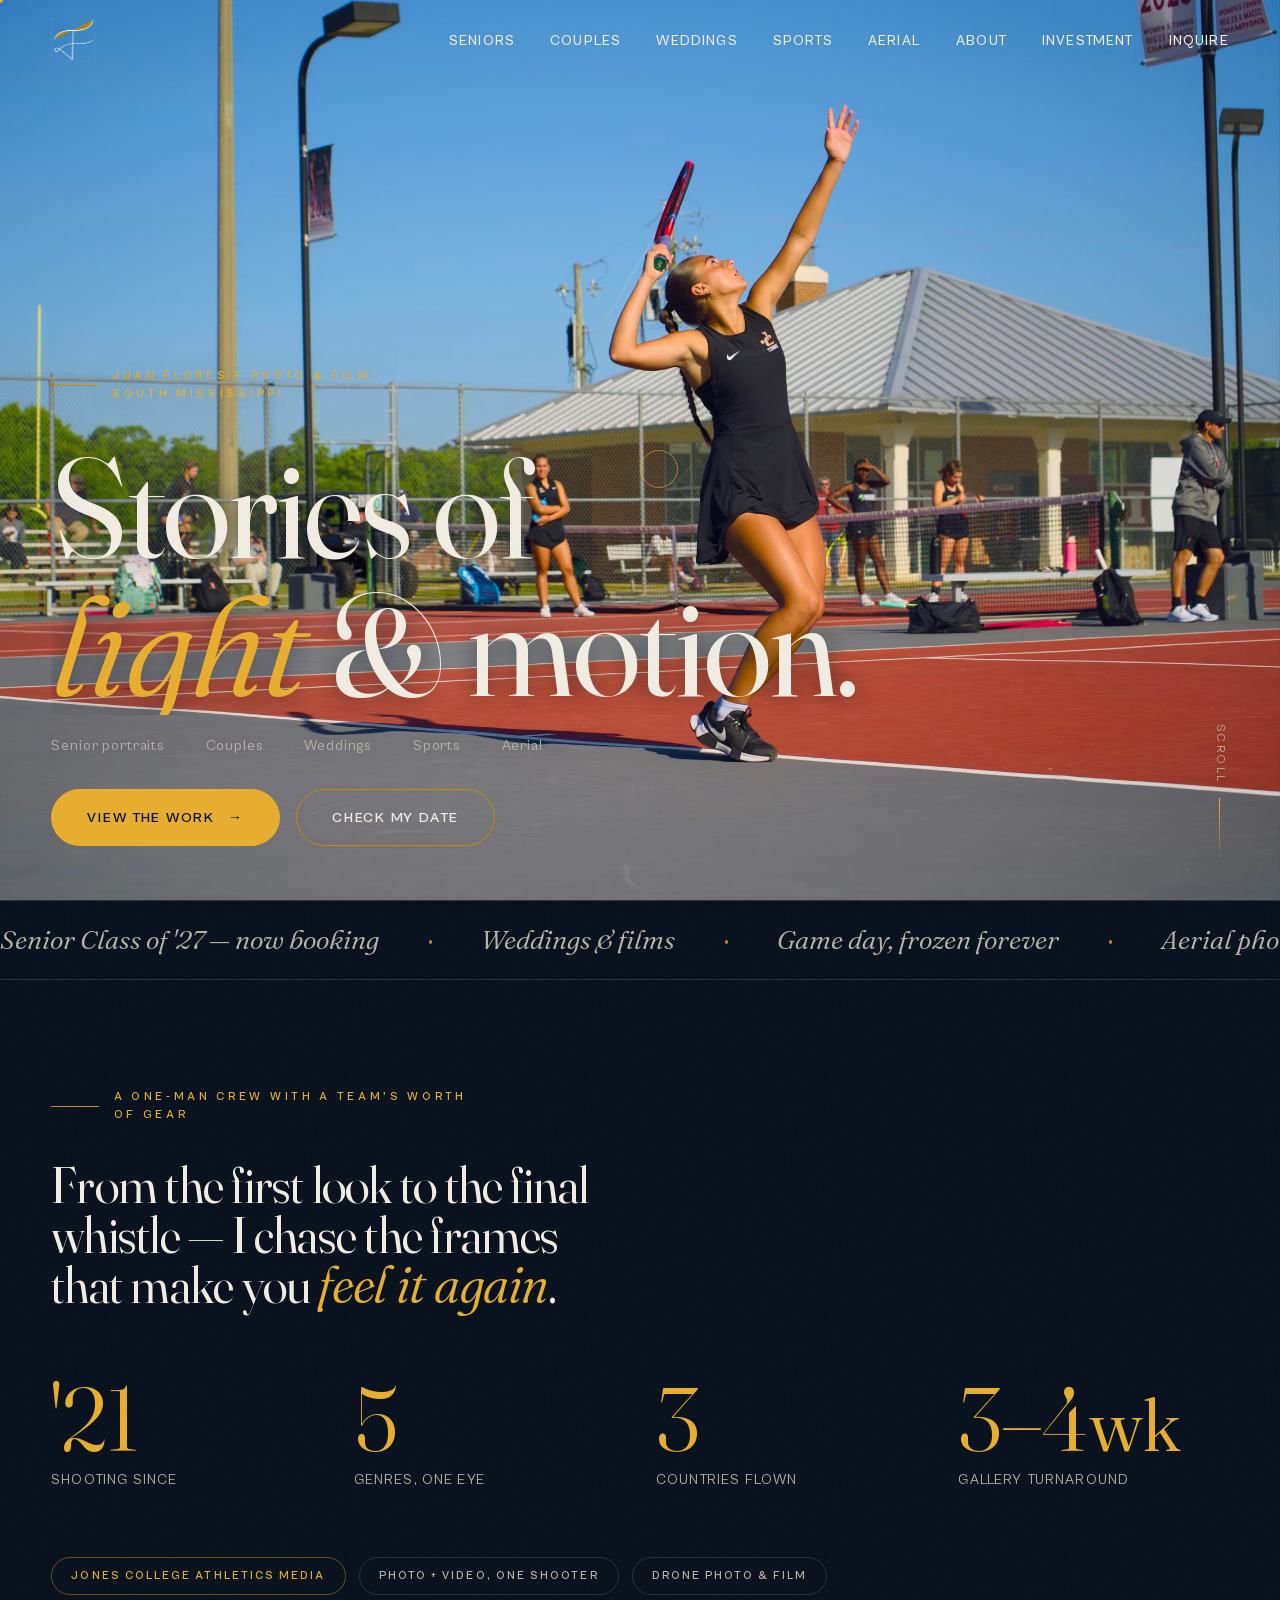
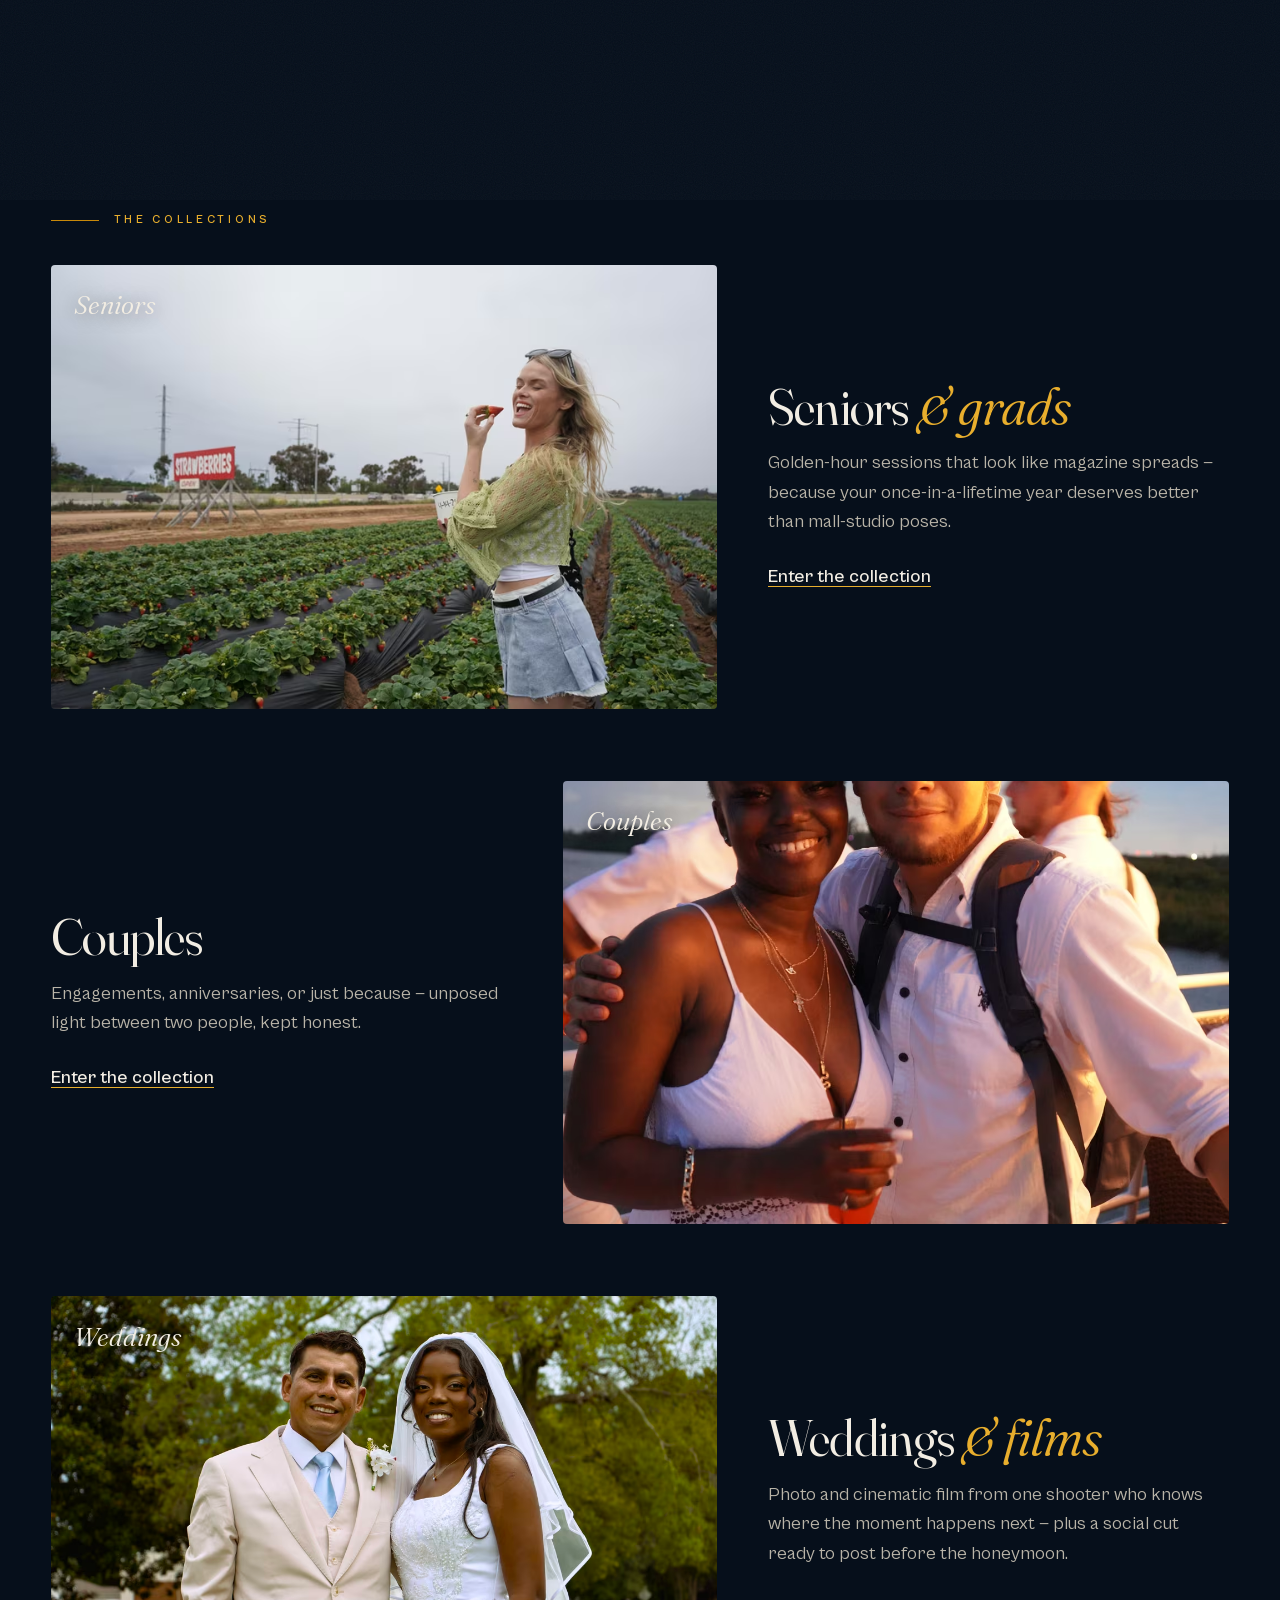
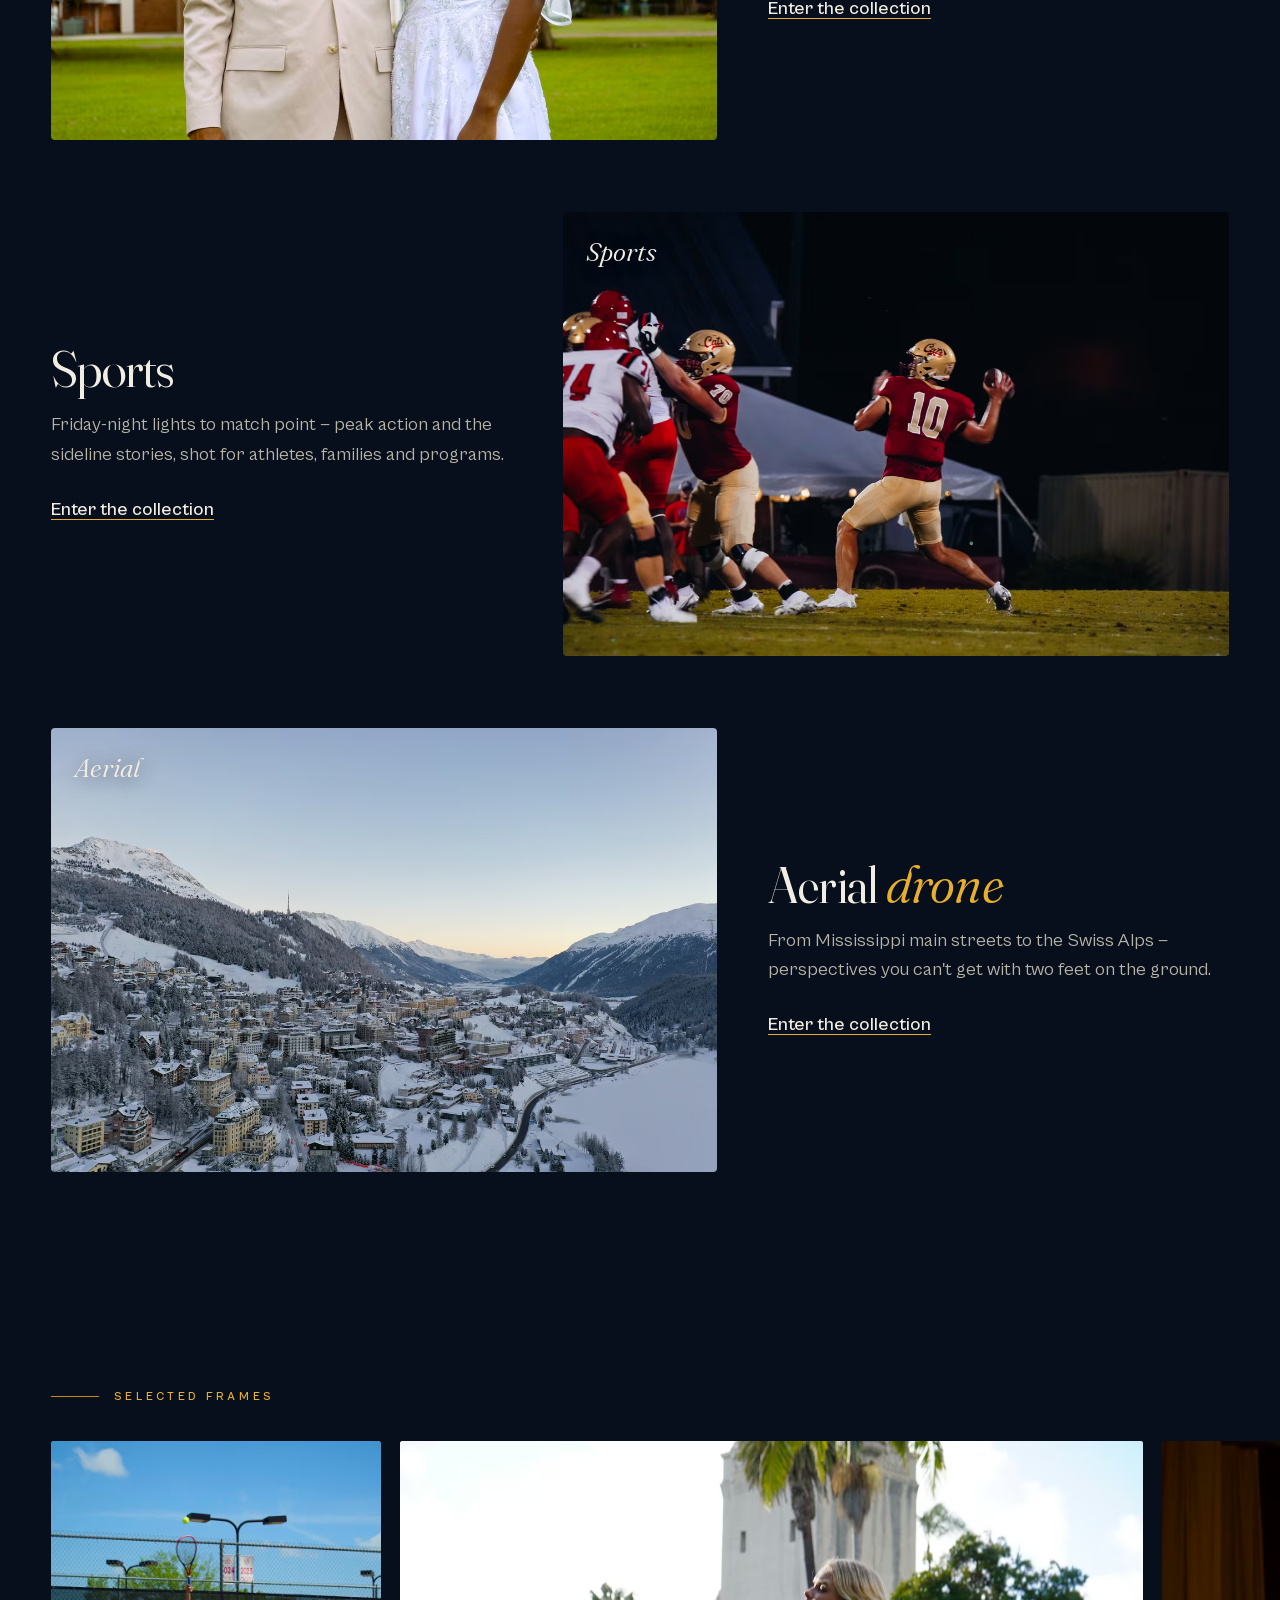
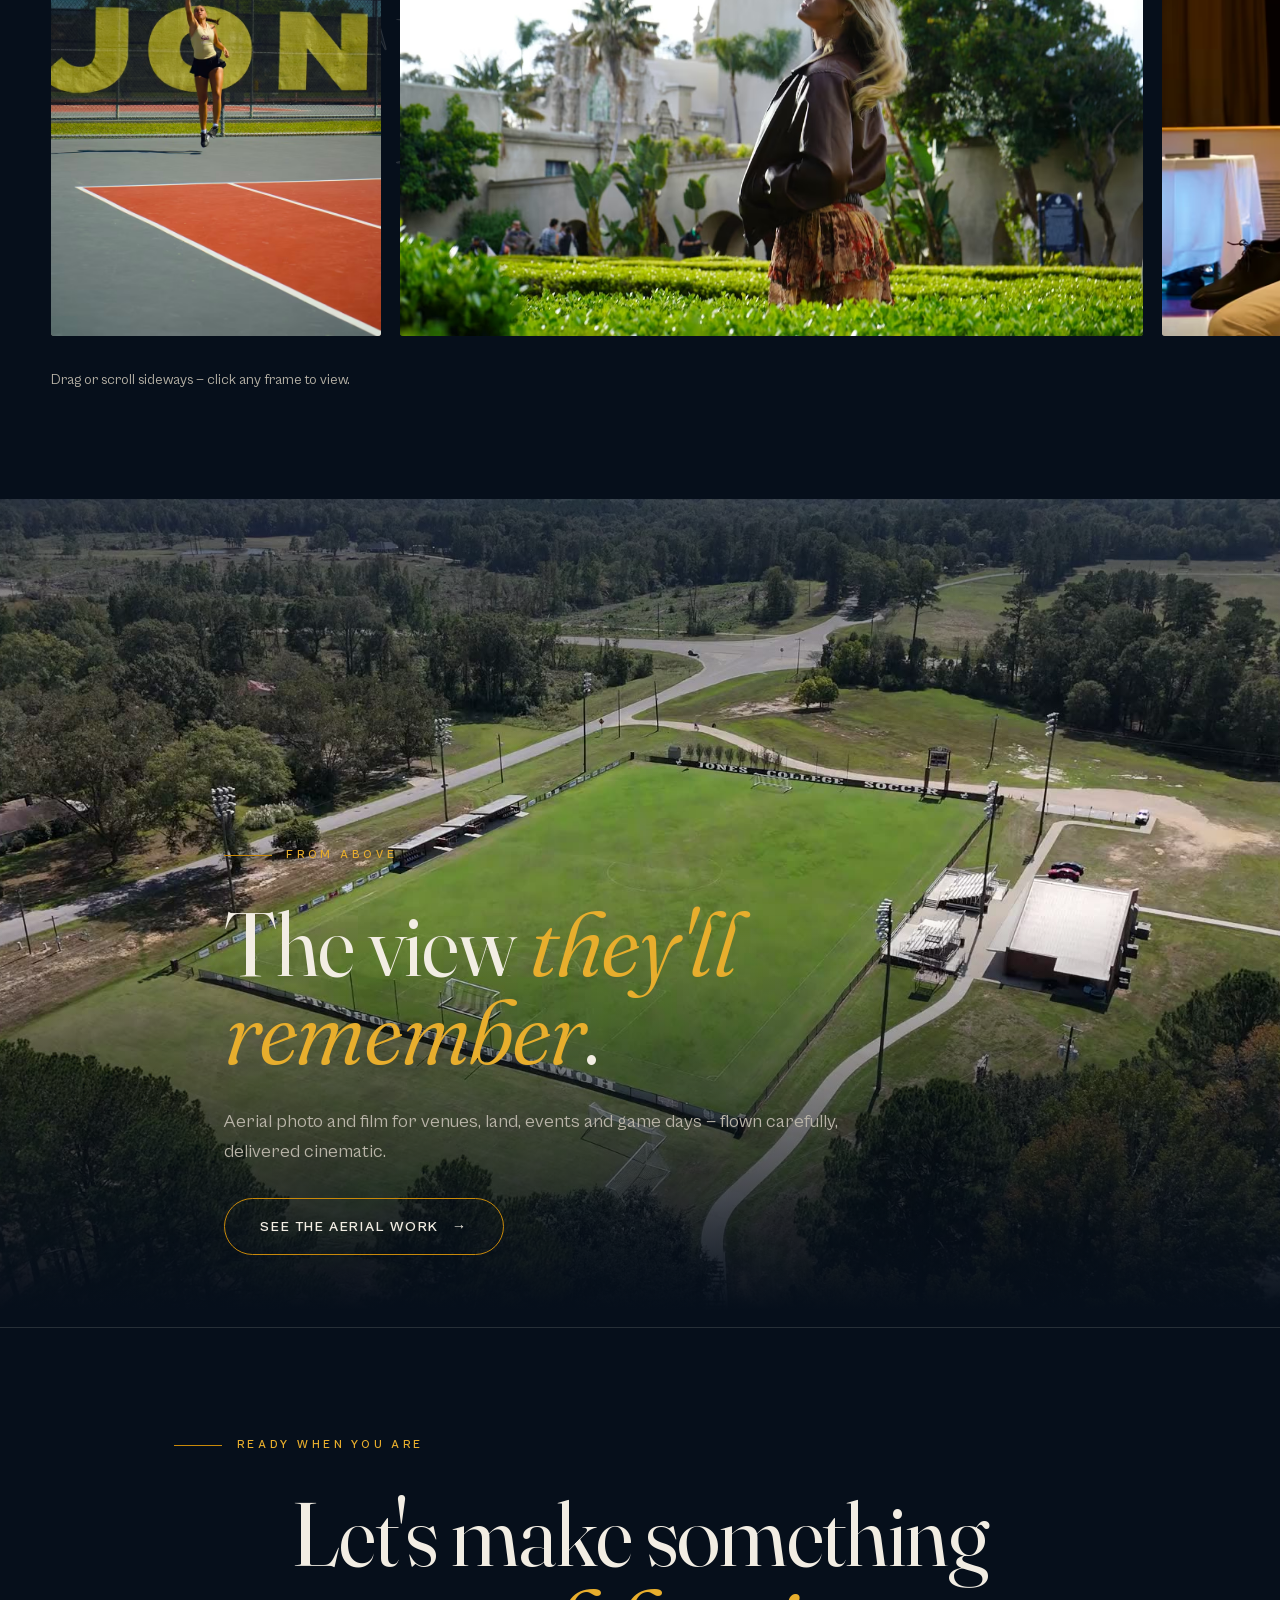
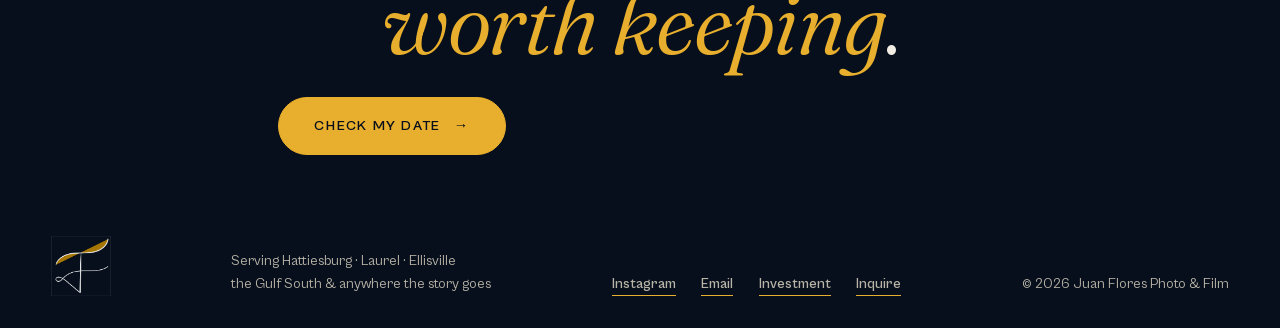
==== index.html @ 2faa98d3 "JF Photo & Film portfolio site — initial build Static site: navy/gold editorial design, Fraunces + C" ====
<!doctype html>
<html lang="en">
<head>
<meta charset="utf-8">
<meta name="viewport" content="width=device-width, initial-scale=1">
<title>Hattiesburg MS Photographer &amp; Videographer | Juan Flores Photo &amp; Film</title>
<meta name="description" content="Senior portraits, couples, weddings, sports and drone photography across Hattiesburg, Laurel and Ellisville, Mississippi. Stories of light and motion by Juan Flores.">
<link rel="canonical" href="https://jkl5713-bot.github.io/jf-photography/">
<meta property="og:title" content="Juan Flores Photo &amp; Film — Stories of Light &amp; Motion">
<meta property="og:description" content="Senior portraits, couples, weddings, sports and aerial across South Mississippi.">
<meta property="og:type" content="website">
<meta property="og:url" content="https://jkl5713-bot.github.io/jf-photography/">
<meta property="og:image" content="https://jkl5713-bot.github.io/jf-photography/assets/img/hero/golden-hour-tennis-serve-ellisville-ms-1200.jpg">
<link rel="icon" href="assets/brand/favicon.png">
<link rel="apple-touch-icon" href="assets/brand/favicon.png">
<link rel="preload" href="assets/fonts/fraunces-3.woff2" as="font" type="font/woff2" crossorigin>
<link rel="preload" href="assets/fonts/CabinetGrotesk-Variable.woff2" as="font" type="font/woff2" crossorigin>
<link rel="stylesheet" href="css/fonts.css">
<link rel="stylesheet" href="css/main.css">
<script src="js/main.js" defer></script>
<script src="js/gallery.js" defer></script>
<script type="application/ld+json">
{
  "@context": "https://schema.org",
  "@type": "LocalBusiness",
  "name": "Juan Flores Photo & Film",
  "url": "https://jkl5713-bot.github.io/jf-photography/",
  "image": "https://jkl5713-bot.github.io/jf-photography/assets/brand/jf-blue-gold.jpg",
  "email": "jkl81694@gmail.com",
  "sameAs": ["https://www.instagram.com/j.f.official"],
  "priceRange": "$$",
  "areaServed": ["Hattiesburg MS", "Laurel MS", "Ellisville MS", "Petal MS", "Jones County MS"],
  "description": "Senior portrait, couples, wedding, sports and drone photography and videography serving Hattiesburg, Laurel and Ellisville, Mississippi."
}
</script>
</head>
<body>

<div class="preloader" aria-hidden="true"><img src="assets/brand/jf-white.png" alt=""></div>

<header class="nav">
  <a class="nav__logo" href="index.html" aria-label="JF — home">
    <img src="assets/brand/jf-white.png" alt="JF monogram — Juan Flores Photo &amp; Film">
  </a>
  <nav aria-label="Primary">
    <ul class="nav__links">
      <li><a href="seniors.html">Seniors</a></li>
      <li><a href="couples.html">Couples</a></li>
      <li><a href="weddings.html">Weddings</a></li>
      <li><a href="sports.html">Sports</a></li>
      <li><a href="aerial.html">Aerial</a></li>
      <li><a href="about.html">About</a></li>
      <li><a href="investment.html">Investment</a></li>
      <li><a href="inquire.html">Inquire</a></li>
    </ul>
  </nav>
  <button class="nav__toggle" aria-expanded="false">Menu</button>
</header>

<main id="main">

  <!-- ============ HERO ============ -->
  <section class="hero">
    <div class="hero__media">
      <!-- GALLERY:home-hero -->
<picture>
  <source type="image/avif" srcset="assets/img/hero/golden-hour-tennis-serve-ellisville-ms-2400.avif 2400w, assets/img/hero/golden-hour-tennis-serve-ellisville-ms-1200.avif 1200w" sizes="100vw">
  <img src="assets/img/hero/golden-hour-tennis-serve-ellisville-ms-2400.jpg" srcset="assets/img/hero/golden-hour-tennis-serve-ellisville-ms-2400.jpg 2400w, assets/img/hero/golden-hour-tennis-serve-ellisville-ms-1200.jpg 1200w" sizes="100vw"
    width="12000" height="8000" fetchpriority="high" alt="Golden-hour serve toss at a Jones College tennis match in Ellisville, Mississippi">
</picture>
<!-- /GALLERY:home-hero -->
    </div>
    <div class="hero__inner">
      <p class="eyebrow reveal">Juan Flores — Photo &amp; Film · South Mississippi</p>
      <h1 class="hero__title">
        <span class="line"><span>Stories of</span></span>
        <span class="line"><span><em>light</em> &amp; motion.</span></span>
      </h1>
      <div class="hero__meta reveal" style="--d:.2s">
        <span>Senior portraits</span><span>Couples</span><span>Weddings</span><span>Sports</span><span>Aerial</span>
      </div>
      <div class="mt-2 reveal" style="--d:.35s">
        <a class="btn btn--solid" href="#collections">View the work <span class="arrow">&rarr;</span></a>
        &nbsp;&nbsp;
        <a class="btn" href="inquire.html">Check my date</a>
      </div>
    </div>
    <span class="hero__scrollcue" aria-hidden="true">Scroll</span>
  </section>

  <!-- ============ TICKER ============ -->
  <div class="ticker" aria-hidden="true">
    <div class="ticker__track">
      <span>Senior Class of '27 — now booking</span><span class="sep">·</span>
      <span>Weddings &amp; films</span><span class="sep">·</span>
      <span>Game day, frozen forever</span><span class="sep">·</span>
      <span>Aerial photo &amp; video</span><span class="sep">·</span>
      <span>Hattiesburg · Laurel · Ellisville</span><span class="sep">·</span>
    </div>
  </div>

  <!-- ============ INTRO ============ -->
  <section class="section wrap">
    <p class="eyebrow reveal">A one-man crew with a team's worth of gear</p>
    <h2 class="reveal" style="font-size:var(--text-xl);max-width:24ch">
      From the first look to the final whistle — I chase the frames
      that make you <em>feel it again</em>.
    </h2>
    <div class="mt-4 stats">
      <div class="stat reveal"><b>'21</b><span>Shooting since</span></div>
      <div class="stat reveal" style="--d:.1s"><b>5</b><span>Genres, one eye</span></div>
      <div class="stat reveal" style="--d:.2s"><b>3</b><span>Countries flown</span></div>
      <div class="stat reveal" style="--d:.3s"><b>3–4<small>wk</small></b><span>Gallery turnaround</span></div>
    </div>
    <div class="badges mt-4 reveal">
      <span class="badge gold">Jones College Athletics media</span>
      <span class="badge">Photo + video, one shooter</span>
      <span class="badge">Drone photo &amp; film</span>
    </div>
  </section>

  <!-- ============ COLLECTIONS ============ -->
  <section id="collections" class="section wrap">
    <p class="eyebrow reveal">The collections</p>
    <div class="collections">

      <article class="col-card reveal">
        <a class="col-card__media" href="seniors.html" aria-label="Seniors and grads collection">
          <!-- GALLERY:card-seniors -->
<picture>
  <source type="image/avif" srcset="assets/img/seniors/senior-session-strawberry-farm-laugh-1600.avif 1600w, assets/img/seniors/senior-session-strawberry-farm-laugh-800.avif 800w" sizes="(max-width: 800px) 96vw, 55vw">
  <img src="assets/img/seniors/senior-session-strawberry-farm-laugh-1600.jpg" srcset="assets/img/seniors/senior-session-strawberry-farm-laugh-1600.jpg 1600w, assets/img/seniors/senior-session-strawberry-farm-laugh-800.jpg 800w" sizes="(max-width: 800px) 96vw, 55vw"
    width="6000" height="4000" loading="lazy" decoding="async" alt="Senior laughing with a fresh-picked strawberry at the farm stand">
</picture>
<!-- /GALLERY:card-seniors -->
          <span class="idx swash">Seniors</span>
        </a>
        <div class="col-card__body">
          <h3>Seniors <em>&amp; grads</em></h3>
          <p>Golden-hour sessions that look like magazine spreads — because your once-in-a-lifetime year deserves better than mall-studio poses.</p>
          <a class="link-line" href="seniors.html">Enter the collection</a>
        </div>
      </article>

      <article class="col-card reveal">
        <a class="col-card__media" href="couples.html" aria-label="Couples collection">
          <!-- GALLERY:card-couples -->
<picture>
  <source type="image/avif" srcset="assets/img/couples/couple-golden-hour-boat-portrait-2400.avif 2400w, assets/img/couples/couple-golden-hour-boat-portrait-1200.avif 1200w" sizes="(max-width: 800px) 96vw, 55vw">
  <img src="assets/img/couples/couple-golden-hour-boat-portrait-2400.jpg" srcset="assets/img/couples/couple-golden-hour-boat-portrait-2400.jpg 2400w, assets/img/couples/couple-golden-hour-boat-portrait-1200.jpg 1200w" sizes="(max-width: 800px) 96vw, 55vw"
    width="4000" height="6000" loading="lazy" decoding="async" alt="Golden-hour couple portrait at sunset on the water">
</picture>
<!-- /GALLERY:card-couples -->
          <span class="idx swash">Couples</span>
        </a>
        <div class="col-card__body">
          <h3>Couples</h3>
          <p>Engagements, anniversaries, or just because — unposed light between two people, kept honest.</p>
          <a class="link-line" href="couples.html">Enter the collection</a>
        </div>
      </article>

      <article class="col-card reveal">
        <a class="col-card__media" href="weddings.html" aria-label="Weddings collection">
          <!-- GALLERY:card-weddings -->
<picture>
  <source type="image/avif" srcset="assets/img/weddings/bride-groom-portrait-petal-ms-2400.avif 2400w, assets/img/weddings/bride-groom-portrait-petal-ms-1200.avif 1200w" sizes="(max-width: 800px) 96vw, 55vw">
  <img src="assets/img/weddings/bride-groom-portrait-petal-ms-2400.jpg" srcset="assets/img/weddings/bride-groom-portrait-petal-ms-2400.jpg 2400w, assets/img/weddings/bride-groom-portrait-petal-ms-1200.jpg 1200w" sizes="(max-width: 800px) 96vw, 55vw"
    width="11584" height="7722" loading="lazy" decoding="async" alt="Bride and groom beaming shoulder to shoulder — Petal, MS wedding">
</picture>
<!-- /GALLERY:card-weddings -->
          <span class="idx swash">Weddings</span>
        </a>
        <div class="col-card__body">
          <h3>Weddings <em>&amp; films</em></h3>
          <p>Photo and cinematic film from one shooter who knows where the moment happens next — plus a social cut ready to post before the honeymoon.</p>
          <a class="link-line" href="weddings.html">Enter the collection</a>
        </div>
      </article>

      <article class="col-card reveal">
        <a class="col-card__media" href="sports.html" aria-label="Sports collection">
          <!-- GALLERY:card-sports -->
<picture>
  <source type="image/avif" srcset="assets/img/sports/college-football-quarterback-friday-night-2400.avif 2400w, assets/img/sports/college-football-quarterback-friday-night-1200.avif 1200w" sizes="(max-width: 800px) 96vw, 55vw">
  <img src="assets/img/sports/college-football-quarterback-friday-night-2400.jpg" srcset="assets/img/sports/college-football-quarterback-friday-night-2400.jpg 2400w, assets/img/sports/college-football-quarterback-friday-night-1200.jpg 1200w" sizes="(max-width: 800px) 96vw, 55vw"
    width="6000" height="4000" loading="lazy" decoding="async" alt="Quarterback cocked to throw under Friday-night lights">
</picture>
<!-- /GALLERY:card-sports -->
          <span class="idx swash">Sports</span>
        </a>
        <div class="col-card__body">
          <h3>Sports</h3>
          <p>Friday-night lights to match point — peak action and the sideline stories, shot for athletes, families and programs.</p>
          <a class="link-line" href="sports.html">Enter the collection</a>
        </div>
      </article>

      <article class="col-card reveal">
        <a class="col-card__media" href="aerial.html" aria-label="Aerial collection">
          <!-- GALLERY:card-aerial -->
<picture>
  <source type="image/avif" srcset="assets/img/drone/aerial-st-moritz-dawn-alps-2400.avif 2400w, assets/img/drone/aerial-st-moritz-dawn-alps-1200.avif 1200w" sizes="(max-width: 800px) 96vw, 55vw">
  <img src="assets/img/drone/aerial-st-moritz-dawn-alps-2400.jpg" srcset="assets/img/drone/aerial-st-moritz-dawn-alps-2400.jpg 2400w, assets/img/drone/aerial-st-moritz-dawn-alps-1200.jpg 1200w" sizes="(max-width: 800px) 96vw, 55vw"
    width="5472" height="3648" loading="lazy" decoding="async" alt="Dawn aerial of a snow-buried alpine town — St. Moritz, Switzerland">
</picture>
<!-- /GALLERY:card-aerial -->
          <span class="idx swash">Aerial</span>
        </a>
        <div class="col-card__body">
          <h3>Aerial <em>drone</em></h3>
          <p>From Mississippi main streets to the Swiss Alps — perspectives you can't get with two feet on the ground.</p>
          <a class="link-line" href="aerial.html">Enter the collection</a>
        </div>
      </article>

    </div>
  </section>

  <!-- ============ SELECTED FRAMES ============ -->
  <section class="section strip-stage">
    <p class="big-word" aria-hidden="true">FLORES</p>
    <div class="wrap"><p class="eyebrow reveal">Selected frames</p></div>
    <div class="strip masonry-lightbox" data-lightbox>
      <div class="strip__track">
        <!-- GALLERY:home-strip -->
<figure class="reveal" data-full="assets/img/sports/college-tennis-airborne-serve-1600.jpg"
  style="aspect-ratio:7562/11344;background-image:url('[data-uri]')">
  <picture>
    <source type="image/avif" srcset="assets/img/sports/college-tennis-airborne-serve-1600.avif 1600w, assets/img/sports/college-tennis-airborne-serve-800.avif 800w" sizes="60vh">
    <img src="assets/img/sports/college-tennis-airborne-serve-1600.jpg" srcset="assets/img/sports/college-tennis-airborne-serve-1600.jpg 1600w, assets/img/sports/college-tennis-airborne-serve-800.jpg 800w" sizes="60vh"
      width="7562" height="11344" loading="lazy" decoding="async"
      alt="Player fully airborne at the peak of her serve">
  </picture>
  <figcaption>Ellisville, MS — Tennis '26</figcaption>
</figure>
<figure class="reveal" data-full="assets/img/seniors/senior-portrait-golden-hour-backlit-2400.jpg"
  style="aspect-ratio:6000/4000;background-image:url('[data-uri]')">
  <picture>
    <source type="image/avif" srcset="assets/img/seniors/senior-portrait-golden-hour-backlit-2400.avif 2400w, assets/img/seniors/senior-portrait-golden-hour-backlit-1200.avif 1200w" sizes="60vh">
    <img src="assets/img/seniors/senior-portrait-golden-hour-backlit-2400.jpg" srcset="assets/img/seniors/senior-portrait-golden-hour-backlit-2400.jpg 2400w, assets/img/seniors/senior-portrait-golden-hour-backlit-1200.jpg 1200w" sizes="60vh"
      width="6000" height="4000" loading="lazy" decoding="async"
      alt="Backlit golden-hour senior portrait in a leather jacket">
  </picture>
  <figcaption>Carlsbad, CA — Senior '24</figcaption>
</figure>
<figure class="reveal" data-full="assets/img/weddings/wedding-reception-shoe-game-1600.jpg"
  style="aspect-ratio:6000/4000;background-image:url('[data-uri]')">
  <picture>
    <source type="image/avif" srcset="assets/img/weddings/wedding-reception-shoe-game-1600.avif 1600w, assets/img/weddings/wedding-reception-shoe-game-800.avif 800w" sizes="60vh">
    <img src="assets/img/weddings/wedding-reception-shoe-game-1600.jpg" srcset="assets/img/weddings/wedding-reception-shoe-game-1600.jpg 1600w, assets/img/weddings/wedding-reception-shoe-game-800.jpg 800w" sizes="60vh"
      width="6000" height="4000" loading="lazy" decoding="async"
      alt="Shoe-game laughter at the reception, heels held high">
  </picture>
  <figcaption>Petal, MS — Wedding '26</figcaption>
</figure>
<figure class="reveal" data-full="assets/img/drone/aerial-rome-palatine-golden-hour-2400.jpg"
  style="aspect-ratio:5472/3648;background-image:url('[data-uri]')">
  <picture>
    <source type="image/avif" srcset="assets/img/drone/aerial-rome-palatine-golden-hour-2400.avif 2400w, assets/img/drone/aerial-rome-palatine-golden-hour-1200.avif 1200w" sizes="60vh">
    <img src="assets/img/drone/aerial-rome-palatine-golden-hour-2400.jpg" srcset="assets/img/drone/aerial-rome-palatine-golden-hour-2400.jpg 2400w, assets/img/drone/aerial-rome-palatine-golden-hour-1200.jpg 1200w" sizes="60vh"
      width="5472" height="3648" loading="lazy" decoding="async"
      alt="Golden morning aerial over the Palatine Hill ruins — Rome">
  </picture>
  <figcaption>Rome, Italy — Aerial '22</figcaption>
</figure>
<figure class="reveal" data-full="assets/img/sports/college-football-field-storm-entrance-1600.jpg"
  style="aspect-ratio:6000/4000;background-image:url('[data-uri]')">
  <picture>
    <source type="image/avif" srcset="assets/img/sports/college-football-field-storm-entrance-1600.avif 1600w, assets/img/sports/college-football-field-storm-entrance-800.avif 800w" sizes="60vh">
    <img src="assets/img/sports/college-football-field-storm-entrance-1600.jpg" srcset="assets/img/sports/college-football-field-storm-entrance-1600.jpg 1600w, assets/img/sports/college-football-field-storm-entrance-800.jpg 800w" sizes="60vh"
      width="6000" height="4000" loading="lazy" decoding="async"
      alt="The team storms the field through the cheer line">
  </picture>
  <figcaption>Ellisville, MS — Football '24</figcaption>
</figure>
<figure class="reveal" data-full="assets/img/weddings/wedding-first-dance-kiss-1600.jpg"
  style="aspect-ratio:12000/8000;background-image:url('[data-uri]')">
  <picture>
    <source type="image/avif" srcset="assets/img/weddings/wedding-first-dance-kiss-1600.avif 1600w, assets/img/weddings/wedding-first-dance-kiss-800.avif 800w" sizes="60vh">
    <img src="assets/img/weddings/wedding-first-dance-kiss-1600.jpg" srcset="assets/img/weddings/wedding-first-dance-kiss-1600.jpg 1600w, assets/img/weddings/wedding-first-dance-kiss-800.jpg 800w" sizes="60vh"
      width="12000" height="8000" loading="lazy" decoding="async"
      alt="First-dance kiss as seated guests look on">
  </picture>
  <figcaption>Petal, MS — Wedding '26</figcaption>
</figure>
<figure class="reveal" data-full="assets/img/about/beach-surf-laugh-1600.jpg"
  style="aspect-ratio:6000/4000;background-image:url('[data-uri]')">
  <picture>
    <source type="image/avif" srcset="assets/img/about/beach-surf-laugh-1600.avif 1600w, assets/img/about/beach-surf-laugh-800.avif 800w" sizes="60vh">
    <img src="assets/img/about/beach-surf-laugh-1600.jpg" srcset="assets/img/about/beach-surf-laugh-1600.jpg 1600w, assets/img/about/beach-surf-laugh-800.jpg 800w" sizes="60vh"
      width="6000" height="4000" loading="lazy" decoding="async"
      alt="Laughing in the churning white surf">
  </picture>
  <figcaption>Atlantic Coast — Lifestyle '21</figcaption>
</figure>
<figure class="reveal" data-full="assets/img/drone/aerial-homecoming-main-street-ellisville-ms-1600.jpg"
  style="aspect-ratio:8064/4536;background-image:url('[data-uri]')">
  <picture>
    <source type="image/avif" srcset="assets/img/drone/aerial-homecoming-main-street-ellisville-ms-1600.avif 1600w, assets/img/drone/aerial-homecoming-main-street-ellisville-ms-800.avif 800w" sizes="60vh">
    <img src="assets/img/drone/aerial-homecoming-main-street-ellisville-ms-1600.jpg" srcset="assets/img/drone/aerial-homecoming-main-street-ellisville-ms-1600.jpg 1600w, assets/img/drone/aerial-homecoming-main-street-ellisville-ms-800.jpg 800w" sizes="60vh"
      width="8064" height="4536" loading="lazy" decoding="async"
      alt="Marching band floods a sun-drenched Mississippi main street">
  </picture>
  <figcaption>Ellisville, MS — Aerial '24</figcaption>
</figure>
<!-- /GALLERY:home-strip -->
      </div>
    </div>
    <p class="wrap dim mt-2" style="font-size:var(--text-sm)">Drag or scroll sideways — click any frame to view.</p>
  </section>

  <!-- ============ AERIAL TEASER ============ -->
  <section class="video-hero">
    <video autoplay muted loop playsinline preload="metadata"
      poster="assets/video/aerial-loop-poster.jpg"
      src="assets/video/aerial-loop.mp4" aria-hidden="true"></video>
    <div class="wrap" style="padding-block:clamp(3rem,8vh,6rem)">
      <p class="eyebrow reveal">From above</p>
      <h2 class="reveal" style="font-size:var(--text-2xl);max-width:16ch">The view <em>they'll remember</em>.</h2>
      <p class="reveal mt-2 dim" style="--d:.15s">Aerial photo and film for venues, land, events and game days — flown carefully, delivered cinematic.</p>
      <div class="mt-2 reveal" style="--d:.25s"><a class="btn" href="aerial.html">See the aerial work <span class="arrow">&rarr;</span></a></div>
    </div>
  </section>

</main>

<footer class="footer">
  <div class="wrap">
    <div class="footer__cta">
      <p class="eyebrow" style="justify-content:center">Ready when you are</p>
      <h2 class="reveal">Let's make something <em>worth keeping</em>.</h2>
      <p class="mt-2"><a class="btn btn--solid" href="inquire.html">Check my date <span class="arrow">&rarr;</span></a></p>
    </div>
    <div class="footer__grid">
      <img src="assets/brand/jf-white.png" alt="JF monogram">
      <p>Serving Hattiesburg · Laurel · Ellisville<br>the Gulf South &amp; anywhere the story goes</p>
      <div class="footer__links">
        <a class="link-line" href="https://www.instagram.com/j.f.official" target="_blank" rel="noopener">Instagram</a>
        <a class="link-line" href="mailto:jkl81694@gmail.com">Email</a>
        <a class="link-line" href="investment.html">Investment</a>
        <a class="link-line" href="inquire.html">Inquire</a>
      </div>
      <p>© <span data-year>2026</span> Juan Flores Photo &amp; Film</p>
    </div>
  </div>
</footer>

<div class="grain" aria-hidden="true"></div>
</body>
</html>
---- css/fonts.css ----
/* vietnamese */
@font-face {
  font-family: 'Fraunces';
  font-style: italic;
  font-weight: 100 900;
  font-display: swap;
  src: url(../assets/fonts/fraunces-1.woff2) format('woff2');
  unicode-range: U+0102-0103, U+0110-0111, U+0128-0129, U+0168-0169, U+01A0-01A1, U+01AF-01B0, U+0300-0301, U+0303-0304, U+0308-0309, U+0323, U+0329, U+1EA0-1EF9, U+20AB;
}
/* latin-ext */
@font-face {
  font-family: 'Fraunces';
  font-style: italic;
  font-weight: 100 900;
  font-display: swap;
  src: url(../assets/fonts/fraunces-2.woff2) format('woff2');
  unicode-range: U+0100-02BA, U+02BD-02C5, U+02C7-02CC, U+02CE-02D7, U+02DD-02FF, U+0304, U+0308, U+0329, U+1D00-1DBF, U+1E00-1E9F, U+1EF2-1EFF, U+2020, U+20A0-20AB, U+20AD-20C0, U+2113, U+2C60-2C7F, U+A720-A7FF;
}
/* latin */
@font-face {
  font-family: 'Fraunces';
  font-style: italic;
  font-weight: 100 900;
  font-display: swap;
  src: url(../assets/fonts/fraunces-3.woff2) format('woff2');
  unicode-range: U+0000-00FF, U+0131, U+0152-0153, U+02BB-02BC, U+02C6, U+02DA, U+02DC, U+0304, U+0308, U+0329, U+2000-206F, U+20AC, U+2122, U+2191, U+2193, U+2212, U+2215, U+FEFF, U+FFFD;
}
/* vietnamese */
@font-face {
  font-family: 'Fraunces';
  font-style: normal;
  font-weight: 100 900;
  font-display: swap;
  src: url(../assets/fonts/fraunces-4.woff2) format('woff2');
  unicode-range: U+0102-0103, U+0110-0111, U+0128-0129, U+0168-0169, U+01A0-01A1, U+01AF-01B0, U+0300-0301, U+0303-0304, U+0308-0309, U+0323, U+0329, U+1EA0-1EF9, U+20AB;
}
/* latin-ext */
@font-face {
  font-family: 'Fraunces';
  font-style: normal;
  font-weight: 100 900;
  font-display: swap;
  src: url(../assets/fonts/fraunces-5.woff2) format('woff2');
  unicode-range: U+0100-02BA, U+02BD-02C5, U+02C7-02CC, U+02CE-02D7, U+02DD-02FF, U+0304, U+0308, U+0329, U+1D00-1DBF, U+1E00-1E9F, U+1EF2-1EFF, U+2020, U+20A0-20AB, U+20AD-20C0, U+2113, U+2C60-2C7F, U+A720-A7FF;
}
/* latin */
@font-face {
  font-family: 'Fraunces';
  font-style: normal;
  font-weight: 100 900;
  font-display: swap;
  src: url(../assets/fonts/fraunces-6.woff2) format('woff2');
  unicode-range: U+0000-00FF, U+0131, U+0152-0153, U+02BB-02BC, U+02C6, U+02DA, U+02DC, U+0304, U+0308, U+0329, U+2000-206F, U+20AC, U+2122, U+2191, U+2193, U+2212, U+2215, U+FEFF, U+FFFD;
}

/* Cabinet Grotesk — variable, Fontshare ITF Free Font License */
@font-face {
  font-family: 'Cabinet Grotesk';
  src: url('../assets/fonts/CabinetGrotesk-Variable.woff2') format('woff2');
  font-weight: 100 900;
  font-display: swap;
}
/* General Sans — variable, Fontshare ITF Free Font License */
@font-face {
  font-family: 'General Sans';
  src: url('../assets/fonts/GeneralSans-Variable.woff2') format('woff2');
  font-weight: 200 700;
  font-display: swap;
}
---- css/main.css ----
/* ============================================================
   JF — Juan Flores Photo & Film
   Design system: deep-navy editorial, gold accent discipline,
   Fraunces display serif + Cabinet Grotesk grotesque.
   ============================================================ */

:root {
  /* palette */
  --ink-950: #060f1b;
  --ink-900: #0a1a2f;
  --ink-850: #0e2542;
  --ink-800: #12365c;
  --paper: #f2ede3;
  --paper-dim: #b9b4a8;
  --paper-faint: #7d7a71;
  --gold: #c8890a;
  --gold-bright: #e8ae2d;
  --line: color-mix(in srgb, var(--paper) 14%, transparent);

  /* type */
  --font-display: 'Fraunces', 'Times New Roman', serif;
  --font-body: 'Cabinet Grotesk', 'Helvetica Neue', sans-serif;
  --text-xs: 0.72rem;
  --text-sm: 0.9rem;
  --text-base: clamp(1rem, 0.95rem + 0.25vw, 1.15rem);
  --text-lg: clamp(1.25rem, 1.1rem + 0.7vw, 1.7rem);
  --text-xl: clamp(1.8rem, 1.3rem + 2.4vw, 3.2rem);
  --text-2xl: clamp(2.6rem, 1.6rem + 5vw, 5.6rem);
  --text-hero: clamp(3rem, 1.2rem + 9.5vw, 9.5rem);

  --gutter: clamp(1.25rem, 4vw, 4rem);
  --section: clamp(5rem, 12vh, 9rem);
  --ease-out: cubic-bezier(0.19, 1, 0.22, 1);
  --ease-swift: cubic-bezier(0.55, 0, 0.1, 1);
}

/* ---------- reset ---------- */
*, *::before, *::after { box-sizing: border-box; margin: 0; padding: 0; }
html { scroll-behavior: smooth; }
html:focus-within { scroll-behavior: smooth; }
body {
  background: var(--ink-950);
  color: var(--paper);
  font-family: var(--font-body);
  font-weight: 420;
  font-size: var(--text-base);
  line-height: 1.6;
  -webkit-font-smoothing: antialiased;
  overflow-x: clip;
}
img, video, svg { display: block; max-width: 100%; }
a { color: inherit; text-decoration: none; }
button { font: inherit; color: inherit; background: none; border: 0; cursor: pointer; }
::selection { background: var(--gold); color: var(--ink-950); }
:focus-visible { outline: 2px solid var(--gold-bright); outline-offset: 3px; }

h1, h2, h3, .display {
  font-family: var(--font-display);
  font-weight: 380;
  line-height: 0.98;
  letter-spacing: -0.015em;
  text-wrap: balance;
  font-variation-settings: 'opsz' 144, 'SOFT' 30, 'WONK' 0;
}
p { max-width: 62ch; text-wrap: pretty; }
em, .swash {
  font-family: var(--font-display);
  font-style: italic;
  font-weight: 340;
  color: var(--gold-bright);
  font-variation-settings: 'opsz' 60, 'SOFT' 60, 'WONK' 1;
}

/* ---------- cross-document view transitions (MPA) ---------- */
@view-transition { navigation: auto; }
@media (prefers-reduced-motion: no-preference) {
  ::view-transition-old(root) {
    animation: vt-out 0.45s var(--ease-swift) both;
  }
  ::view-transition-new(root) {
    animation: vt-in 0.55s var(--ease-swift) both;
  }
  @keyframes vt-out { to { opacity: 0; transform: translateY(-2.5vh) scale(0.99); } }
  @keyframes vt-in { from { opacity: 0; transform: translateY(3vh); } }
}

/* ---------- film grain ---------- */
.grain {
  position: fixed; inset: -100%;
  width: 300%; height: 300%;
  pointer-events: none;
  z-index: 2000;
  opacity: 0.05;
  background-image: url("data:image/svg+xml,%3Csvg xmlns='http://www.w3.org/2000/svg' width='240' height='240'%3E%3Cfilter id='n'%3E%3CfeTurbulence type='fractalNoise' baseFrequency='0.9' numOctaves='2' stitchTiles='stitch'/%3E%3C/filter%3E%3Crect width='100%25' height='100%25' filter='url(%23n)'/%3E%3C/svg%3E");
  animation: grain-shift 0.9s steps(4) infinite;
}
@keyframes grain-shift {
  0% { transform: translate(0, 0); }
  25% { transform: translate(-2%, 1.4%); }
  50% { transform: translate(1.2%, -1.8%); }
  75% { transform: translate(-1.6%, -0.8%); }
  100% { transform: translate(0.8%, 1.2%); }
}
@media (prefers-reduced-motion: reduce) { .grain { animation: none; } }

/* ---------- custom cursor ---------- */
@media (pointer: fine) {
  .cursor-dot, .cursor-ring {
    position: fixed; top: 0; left: 0;
    pointer-events: none; z-index: 3000;
    border-radius: 50%;
    translate: -50% -50%;
  }
  .cursor-dot { width: 6px; height: 6px; background: var(--gold-bright); }
  .cursor-ring {
    width: 38px; height: 38px;
    border: 1px solid color-mix(in srgb, var(--gold-bright) 60%, transparent);
    transition: width 0.35s var(--ease-out), height 0.35s var(--ease-out),
                background-color 0.35s, opacity 0.3s;
    display: grid; place-items: center;
    font-size: 10px; letter-spacing: 0.14em; text-transform: uppercase;
    color: var(--ink-950); font-weight: 700;
  }
  .cursor-ring.is-hover { width: 64px; height: 64px; background: color-mix(in srgb, var(--gold-bright) 22%, transparent); }
  .cursor-ring.is-view {
    width: 84px; height: 84px;
    background: var(--gold-bright);
    border-color: var(--gold-bright);
  }
  .cursor-ring.is-view::after { content: 'View'; }
}
@media (pointer: coarse) { .cursor-dot, .cursor-ring { display: none; } }

/* ---------- preloader ---------- */
.preloader {
  position: fixed; inset: 0; z-index: 4000;
  background: var(--ink-950);
  display: grid; place-items: center;
  transition: opacity 0.6s var(--ease-swift), visibility 0.6s;
}
.preloader.is-done { opacity: 0; visibility: hidden; }
.preloader img {
  width: min(30vw, 190px);
  animation: logo-breathe 1.6s var(--ease-out) both;
}
@keyframes logo-breathe {
  from { opacity: 0; transform: scale(0.86); filter: blur(8px); }
  to { opacity: 1; transform: scale(1); filter: blur(0); }
}

/* ---------- nav ---------- */
.nav {
  position: fixed; top: 0; left: 0; right: 0; z-index: 1000;
  display: flex; align-items: center; justify-content: space-between;
  padding: 1.1rem var(--gutter);
  transition: background 0.4s, box-shadow 0.4s, translate 0.45s var(--ease-swift);
}
.nav.is-scrolled {
  background: color-mix(in srgb, var(--ink-950) 78%, transparent);
  -webkit-backdrop-filter: blur(14px);
  backdrop-filter: blur(14px);
  box-shadow: 0 1px 0 var(--line);
}
.nav.is-hidden { translate: 0 -100%; }
.nav__logo img { height: 44px; width: auto; }
.nav__links { display: flex; gap: 2.2rem; list-style: none; }
.nav__links a {
  font-size: var(--text-sm); font-weight: 500;
  letter-spacing: 0.08em; text-transform: uppercase;
  position: relative; padding: 0.3rem 0;
}
.nav__links a::after {
  content: ''; position: absolute; left: 0; bottom: 0;
  width: 100%; height: 1px; background: var(--gold-bright);
  transform: scaleX(0); transform-origin: right;
  transition: transform 0.4s var(--ease-swift);
}
.nav__links a:hover::after, .nav__links a[aria-current="page"]::after {
  transform: scaleX(1); transform-origin: left;
}
.nav__links a[aria-current="page"] { color: var(--gold-bright); }
.nav__toggle { display: none; }

@media (max-width: 1160px) {
  .nav__toggle {
    display: block; z-index: 1002;
    font-size: var(--text-sm); letter-spacing: 0.1em; text-transform: uppercase;
  }
  .nav__links {
    position: fixed; inset: 0; z-index: 1001;
    background: color-mix(in srgb, var(--ink-900) 96%, transparent);
    -webkit-backdrop-filter: blur(20px);
    backdrop-filter: blur(20px);
    flex-direction: column; justify-content: center; align-items: center;
    gap: 1.4rem;
    opacity: 0; visibility: hidden;
    transition: opacity 0.4s, visibility 0.4s;
  }
  .nav__links a { font-size: var(--text-lg); font-family: var(--font-display); text-transform: none; letter-spacing: 0; }
  .nav.is-open .nav__links { opacity: 1; visibility: visible; }
}

/* ---------- layout primitives ---------- */
.wrap { padding-inline: var(--gutter); max-width: 1680px; margin-inline: auto; }
.section { padding-block: var(--section); }
.eyebrow {
  display: flex; align-items: center; gap: 0.9rem;
  font-size: var(--text-xs); font-weight: 600;
  letter-spacing: 0.32em; text-transform: uppercase;
  color: var(--gold-bright);
  margin-bottom: 2.2rem;
}
.eyebrow::before { content: ''; width: 3rem; height: 1px; background: var(--gold); }
.eyebrow .num { color: var(--paper-faint); letter-spacing: 0.1em; }

/* ---------- buttons ---------- */
.btn {
  display: inline-flex; align-items: center; gap: 0.8rem;
  padding: 1rem 2.2rem;
  border: 1px solid var(--gold);
  border-radius: 999px;
  font-size: var(--text-sm); font-weight: 600;
  letter-spacing: 0.12em; text-transform: uppercase;
  position: relative; overflow: hidden;
  transition: color 0.35s var(--ease-swift), border-color 0.35s;
}
.btn::before {
  content: ''; position: absolute; inset: 0;
  background: var(--gold-bright);
  translate: 0 101%;
  transition: translate 0.45s var(--ease-swift);
  z-index: -1;
}
.btn:hover { color: var(--ink-950); border-color: var(--gold-bright); }
.btn:hover::before { translate: 0 0; }
.btn--solid { background: var(--gold-bright); color: var(--ink-950); border-color: var(--gold-bright); }
.btn--solid::before { background: var(--paper); }
.btn .arrow { transition: translate 0.35s var(--ease-out); }
.btn:hover .arrow { translate: 4px 0; }

.link-line {
  position: relative; font-weight: 550;
  background-image: linear-gradient(var(--gold-bright), var(--gold-bright));
  background-size: 100% 1px; background-position: 0 100%; background-repeat: no-repeat;
  transition: color 0.3s;
}
.link-line:hover { color: var(--gold-bright); }

/* ---------- reveal animations ---------- */
.reveal { opacity: 0; transform: translateY(2.2rem); }
.reveal.in-view {
  opacity: 1; transform: none;
  transition: opacity 0.9s var(--ease-out), transform 0.9s var(--ease-out);
  transition-delay: var(--d, 0s);
}
@supports (animation-timeline: view()) {
  .reveal, .reveal.in-view {
    opacity: 1; transform: none; transition: none;
    animation: reveal-up 1 both var(--ease-out);
    animation-timeline: view();
    animation-range: entry 0% entry 55%;
  }
  @keyframes reveal-up {
    from { opacity: 0; transform: translateY(2.2rem); }
    to { opacity: 1; transform: none; }
  }
}
@media (prefers-reduced-motion: reduce) {
  .reveal, .reveal.in-view { opacity: 1 !important; transform: none !important; animation: none !important; transition: none !important; }
}

/* scroll-parallax on figures */
@supports (animation-timeline: view()) {
  @media (prefers-reduced-motion: no-preference) {
    .parallax img {
      animation: par-drift 1 both linear;
      animation-timeline: view();
      animation-range: cover 0% cover 100%;
      scale: 1.12;
    }
    @keyframes par-drift {
      from { translate: 0 -4.5%; }
      to { translate: 0 4.5%; }
    }
  }
}

/* ---------- hero ---------- */
.hero {
  position: relative; min-height: 100svh;
  display: grid; align-items: end;
  isolation: isolate;
  overflow: clip;
}
.hero__media, .hero__media::after { position: absolute; inset: 0; z-index: -1; }
.hero__media img, .hero__media video { width: 100%; height: 100%; object-fit: cover; }
.hero__media::after {
  content: '';
  background:
    linear-gradient(to top, color-mix(in srgb, var(--ink-950) 94%, transparent) 0%, transparent 52%),
    linear-gradient(105deg, color-mix(in srgb, var(--ink-950) 62%, transparent), transparent 48%),
    linear-gradient(to bottom, color-mix(in srgb, var(--ink-950) 55%, transparent) 0%, transparent 30%),
    radial-gradient(120% 90% at 50% 110%, color-mix(in srgb, var(--ink-800) 30%, transparent), transparent 60%);
}
.hero__inner .eyebrow, .hero__meta, .hero__title { text-shadow: 0 1px 24px rgb(6 15 27 / 0.55); }
@supports (animation-timeline: scroll()) {
  @media (prefers-reduced-motion: no-preference) {
    .hero__media img, .hero__media video {
      animation: hero-zoom 1 both linear;
      animation-timeline: scroll();
      animation-range: 0 100svh;
    }
    @keyframes hero-zoom { from { scale: 1; } to { scale: 1.14; filter: brightness(0.75); } }
  }
}
.hero__inner { padding: 0 var(--gutter) clamp(2.5rem, 6vh, 5rem); width: 100%; }
.hero__title {
  font-size: var(--text-hero);
  text-transform: none;
  margin-block: 0.6rem 1.2rem;
}
.hero__title .line { display: block; overflow: clip; }
.hero__title .line > span { display: inline-block; }
@media (prefers-reduced-motion: no-preference) {
  .hero__title .line > span { animation: line-rise 1.1s var(--ease-out) both; animation-delay: var(--d, 0s); }
  @keyframes line-rise { from { translate: 0 110%; rotate: 2deg; } }
}
.hero__meta {
  display: flex; flex-wrap: wrap; gap: 1rem 2.6rem;
  font-size: var(--text-sm); color: var(--paper-dim);
  letter-spacing: 0.06em;
}
.hero__scrollcue {
  position: absolute; right: var(--gutter); bottom: 2.4rem;
  font-size: var(--text-xs); letter-spacing: 0.3em; text-transform: uppercase;
  color: var(--paper-dim);
  writing-mode: vertical-rl;
  display: flex; align-items: center; gap: 0.8rem;
}
.hero__scrollcue::after {
  content: ''; width: 1px; height: 4rem;
  background: linear-gradient(var(--gold-bright), transparent);
  animation: cue-drop 1.8s var(--ease-swift) infinite;
}
@keyframes cue-drop { from { transform: scaleY(0); transform-origin: top; } 60% { transform: scaleY(1); } to { transform: scaleY(1); opacity: 0; } }

/* ---------- marquee ticker ---------- */
.ticker {
  border-block: 1px solid var(--line);
  overflow: clip; white-space: nowrap;
  padding-block: 1.1rem;
  display: flex;
}
.ticker__track {
  display: flex; gap: 3rem; padding-right: 3rem;
  flex-shrink: 0;
  animation: ticker-run 36s linear infinite;
  font-family: var(--font-display);
  font-size: var(--text-lg);
  font-style: italic; font-weight: 340;
  color: var(--paper-dim);
}
.ticker__track .sep { color: var(--gold); font-style: normal; }
@keyframes ticker-run { to { transform: translateX(-100%); } }
@media (prefers-reduced-motion: reduce) { .ticker__track { animation: none; } }

/* ---------- collection cards (homepage) ---------- */
.collections { display: grid; gap: clamp(3rem, 8vh, 6rem); }
.col-card {
  display: grid; grid-template-columns: repeat(12, 1fr);
  gap: 1.5rem var(--gutter); align-items: center;
}
.col-card__media {
  grid-column: 1 / 8;
  position: relative; overflow: clip;
  aspect-ratio: 3 / 2;
  border-radius: 4px;
}
.col-card:nth-child(even) .col-card__media { grid-column: 6 / 13; order: 2; }
.col-card:nth-child(even) .col-card__body { grid-column: 1 / 6; order: 1; }
.col-card__media img {
  width: 100%; height: 100%; object-fit: cover;
  transition: scale 1.2s var(--ease-out);
}
.col-card:hover .col-card__media img { scale: 1.06; }
.col-card__media .idx {
  position: absolute; top: 1.2rem; left: 1.4rem;
  font-family: var(--font-display); font-style: italic;
  font-size: var(--text-lg); color: var(--paper);
  text-shadow: 0 2px 18px rgb(0 0 0 / 0.5);
}
.col-card__body { grid-column: 8 / 13; }
.col-card__body h3 { font-size: var(--text-xl); margin-bottom: 1rem; }
.col-card__body p { color: var(--paper-dim); margin-bottom: 1.6rem; }
@media (max-width: 800px) {
  .col-card, .col-card:nth-child(even) { display: block; }
  .col-card__body { margin-top: 1.4rem; }
}

/* ---------- masonry gallery ---------- */
.masonry { columns: 3 340px; column-gap: 1.2rem; }
.masonry figure {
  break-inside: avoid; margin-bottom: 1.2rem;
  position: relative; overflow: clip; border-radius: 3px;
  background-size: cover; background-position: center;
}
.masonry img {
  width: 100%; height: auto;
  transition: scale 0.9s var(--ease-out), opacity 0.6s;
}
.masonry figure:hover img { scale: 1.045; }
.masonry figcaption {
  position: absolute; inset-inline: 0; bottom: 0;
  padding: 2.4rem 1.2rem 1rem;
  font-size: var(--text-xs); letter-spacing: 0.12em; text-transform: uppercase;
  color: var(--paper);
  background: linear-gradient(transparent, rgb(0 0 0 / 0.55));
  opacity: 0; translate: 0 8px;
  transition: opacity 0.4s, translate 0.4s var(--ease-out);
}
.masonry figure:hover figcaption { opacity: 1; translate: 0 0; }

/* blur-up: img fades in over LQIP background */
.masonry img[loading], .blurup img { opacity: 0; }
.masonry img.is-loaded, .blurup img.is-loaded { opacity: 1; }

/* ---------- lightbox ---------- */
.lightbox {
  border: 0; padding: 0; margin: auto;
  background: transparent;
  max-width: min(94vw, 1600px); max-height: 94vh;
  overflow: visible;
}
.lightbox::backdrop {
  background: color-mix(in srgb, var(--ink-950) 92%, transparent);
  -webkit-backdrop-filter: blur(10px);
  backdrop-filter: blur(10px);
}
.lightbox img {
  max-width: 94vw; max-height: 86vh;
  width: auto; height: auto; margin-inline: auto;
  border-radius: 3px;
  box-shadow: 0 30px 90px rgb(0 0 0 / 0.6);
}
.lightbox__bar {
  display: flex; justify-content: space-between; align-items: center;
  padding-top: 1rem;
  color: var(--paper-dim); font-size: var(--text-sm);
}
.lightbox__bar button {
  padding: 0.5rem 1.1rem; border: 1px solid var(--line); border-radius: 999px;
  letter-spacing: 0.1em; text-transform: uppercase; font-size: var(--text-xs);
  transition: border-color 0.3s, color 0.3s;
}
.lightbox__bar button:hover { border-color: var(--gold-bright); color: var(--gold-bright); }
@media (prefers-reduced-motion: no-preference) {
  .lightbox[open] { animation: lb-in 0.45s var(--ease-out); }
  @keyframes lb-in { from { opacity: 0; transform: scale(0.96) translateY(12px); } }
}

/* ---------- film strip (horizontal scroll section) ---------- */
.strip { overflow-x: auto; scrollbar-width: none; scroll-snap-type: x mandatory; }
.strip::-webkit-scrollbar { display: none; }
.strip__track { display: flex; gap: 1.2rem; padding-inline: var(--gutter); width: max-content; }
.strip figure {
  scroll-snap-align: center;
  height: clamp(300px, 55vh, 560px);
  flex: none; overflow: clip; border-radius: 3px;
  position: relative;
}
.strip img { height: 100%; width: auto; }

/* ---------- stats / about ---------- */
.stats { display: grid; grid-template-columns: repeat(auto-fit, minmax(180px, 1fr)); gap: 2rem; }
.stat b {
  display: block; font-family: var(--font-display); font-weight: 340;
  font-size: var(--text-2xl); color: var(--gold-bright); line-height: 1;
}
.stat span { color: var(--paper-dim); font-size: var(--text-sm); letter-spacing: 0.08em; text-transform: uppercase; }

/* ---------- pricing ---------- */
.tiers { display: grid; grid-template-columns: repeat(auto-fit, minmax(280px, 1fr)); gap: 1.4rem; }
.tier {
  border: 1px solid var(--line); border-radius: 6px;
  padding: 2.4rem 2rem;
  background: linear-gradient(160deg, color-mix(in srgb, var(--ink-800) 34%, transparent), transparent 55%);
  display: flex; flex-direction: column; gap: 1.1rem;
  transition: border-color 0.4s, translate 0.4s var(--ease-out);
}
.tier:hover { border-color: color-mix(in srgb, var(--gold) 55%, transparent); translate: 0 -4px; }
.tier h3 { font-size: var(--text-lg); }
.tier .price {
  font-family: var(--font-display); font-size: var(--text-xl);
  color: var(--gold-bright); font-weight: 340;
}
.tier .price small { font-size: 0.45em; color: var(--paper-dim); letter-spacing: 0.08em; }
.tier ul { list-style: none; color: var(--paper-dim); display: grid; gap: 0.5rem; }
.tier ul li::before { content: '— '; color: var(--gold); }
.tier .btn { margin-top: auto; justify-content: center; }

/* ---------- forms ---------- */
.form { display: grid; gap: 1.6rem; max-width: 720px; }
.form .row { display: grid; gap: 1.6rem; grid-template-columns: 1fr 1fr; }
@media (max-width: 640px) { .form .row { grid-template-columns: 1fr; } }
.field { display: grid; gap: 0.45rem; }
.field label {
  font-size: var(--text-xs); font-weight: 600;
  letter-spacing: 0.22em; text-transform: uppercase;
  color: var(--paper-dim);
}
.field input, .field select, .field textarea {
  background: transparent; border: 0; border-bottom: 1px solid var(--line);
  padding: 0.7rem 0.1rem; color: var(--paper);
  font: inherit;
  transition: border-color 0.35s;
}
.field select { appearance: none; }
.field select option { background: var(--ink-900); }
.field :is(input, select, textarea):focus { outline: none; border-color: var(--gold-bright); }
.field textarea { min-height: 120px; resize: vertical; }

/* ---------- footer ---------- */
.footer { border-top: 1px solid var(--line); padding: var(--section) 0 2rem; position: relative; }
.footer__cta { text-align: center; margin-bottom: clamp(3rem, 9vh, 6rem); }
.footer__cta h2 { font-size: var(--text-2xl); margin-bottom: 2rem; }
.footer__grid {
  display: flex; flex-wrap: wrap; gap: 2rem; justify-content: space-between; align-items: end;
  color: var(--paper-dim); font-size: var(--text-sm);
}
.footer__grid img { height: 60px; opacity: 0.9; }
.footer__links { display: flex; gap: 1.6rem; }
.big-word {
  font-family: var(--font-display); font-weight: 340;
  font-size: clamp(4rem, 16vw, 17rem);
  line-height: 0.9; text-align: center;
  color: color-mix(in srgb, var(--paper) 6%, transparent);
  -webkit-text-stroke: 1px color-mix(in srgb, var(--paper) 14%, transparent);
  user-select: none; pointer-events: none;
  margin-top: 3rem;
}

/* ---------- page hero (interior pages) ---------- */
.page-hero { padding-block: calc(var(--section) + 5rem) 3rem; }
.page-hero h1 { font-size: var(--text-2xl); max-width: 14ch; }
.page-hero .lede { color: var(--paper-dim); font-size: var(--text-lg); font-weight: 380; margin-top: 1.6rem; max-width: 46ch; }

/* ---------- utility ---------- */
.dim { color: var(--paper-dim); }
.gold { color: var(--gold-bright); }
.center { text-align: center; }
.mt-2 { margin-top: 2rem; }
.mt-4 { margin-top: 4rem; }
.hide { display: none !important; }

/* ---------- ivory sections (weddings/pricing/about warmth) ---------- */
.ivory {
  background: #f2ede3;
  color: #12233a;
  --line: rgb(18 35 58 / 0.16);
}
.ivory .dim, .ivory p { color: #4d5a6b; }
.ivory h1, .ivory h2, .ivory h3 { color: #0e2542; }
.ivory em, .ivory .swash, .ivory .gold { color: #a06e06; }
.ivory .eyebrow { color: #a06e06; }
.ivory .eyebrow::before { background: #a06e06; }
.ivory .btn { color: #0e2542; border-color: #a06e06; }
.ivory .btn:hover { color: #f2ede3; }
.ivory .btn::before { background: #0e2542; }
.ivory ::selection { background: #0e2542; color: #f2ede3; }

/* ---------- interior page banner ---------- */
.banner {
  position: relative; height: clamp(340px, 62vh, 640px);
  overflow: clip; isolation: isolate;
}
.banner picture, .banner img { position: absolute; inset: 0; width: 100%; height: 100%; object-fit: cover; }
.banner::after {
  content: ''; position: absolute; inset: 0;
  background: linear-gradient(to top, var(--ink-950), transparent 55%);
}
.banner--parallax { clip-path: inset(0); }

/* ---------- aerial video hero ---------- */
.video-hero {
  position: relative; min-height: 92svh;
  display: grid; align-items: end;
  isolation: isolate; overflow: clip;
}
.video-hero video, .video-hero > picture, .video-hero > picture img {
  position: absolute; inset: 0; width: 100%; height: 100%; object-fit: cover; z-index: -1;
}
.video-hero::after {
  content: ''; position: absolute; inset: 0; z-index: -1;
  background: linear-gradient(to top, var(--ink-950) 2%, transparent 50%),
              linear-gradient(to bottom, rgb(6 15 27 / 0.5), transparent 35%);
}

/* ---------- trust badges ---------- */
.badges { display: flex; flex-wrap: wrap; gap: 0.8rem; }
.badge {
  border: 1px solid var(--line); border-radius: 999px;
  padding: 0.55rem 1.2rem;
  font-size: var(--text-xs); font-weight: 600;
  letter-spacing: 0.18em; text-transform: uppercase;
  color: var(--paper-dim);
}
.badge.gold { color: var(--gold-bright); border-color: color-mix(in srgb, var(--gold) 50%, transparent); }

/* ---------- numbered process ---------- */
.process { display: grid; grid-template-columns: repeat(auto-fit, minmax(240px, 1fr)); gap: 2.5rem; }
.step .n {
  font-family: var(--font-display); font-weight: 340;
  font-size: var(--text-2xl); line-height: 1;
  color: var(--gold-bright);
  display: flex; align-items: baseline; gap: 1rem;
}
.step .n::after { content: ''; flex: 1; height: 1px; background: var(--line); }
.step h3 { font-size: var(--text-lg); margin: 1rem 0 0.6rem; }
.step p { color: var(--paper-dim); font-size: var(--text-sm); }
.ivory .step p { color: #4d5a6b; }

/* ---------- FAQ ---------- */
.faq { max-width: 780px; }
.faq details { border-bottom: 1px solid var(--line); }
.faq summary {
  cursor: pointer; list-style: none;
  padding: 1.3rem 0;
  font-weight: 550; font-size: var(--text-base);
  display: flex; justify-content: space-between; align-items: center; gap: 1rem;
}
.faq summary::-webkit-details-marker { display: none; }
.faq summary::after {
  content: '+'; font-family: var(--font-display); font-size: 1.5em;
  color: var(--gold-bright); line-height: 1;
  transition: rotate 0.35s var(--ease-swift);
}
.faq details[open] summary::after { rotate: 45deg; }
.faq details p { padding-bottom: 1.3rem; }

/* ---------- big fixed word behind strip ---------- */
.strip-stage { position: relative; }
.strip-stage .big-word {
  position: absolute; inset-inline: 0; top: 50%;
  translate: 0 -50%; margin: 0; z-index: 0;
}
.strip-stage .strip { position: relative; z-index: 1; }
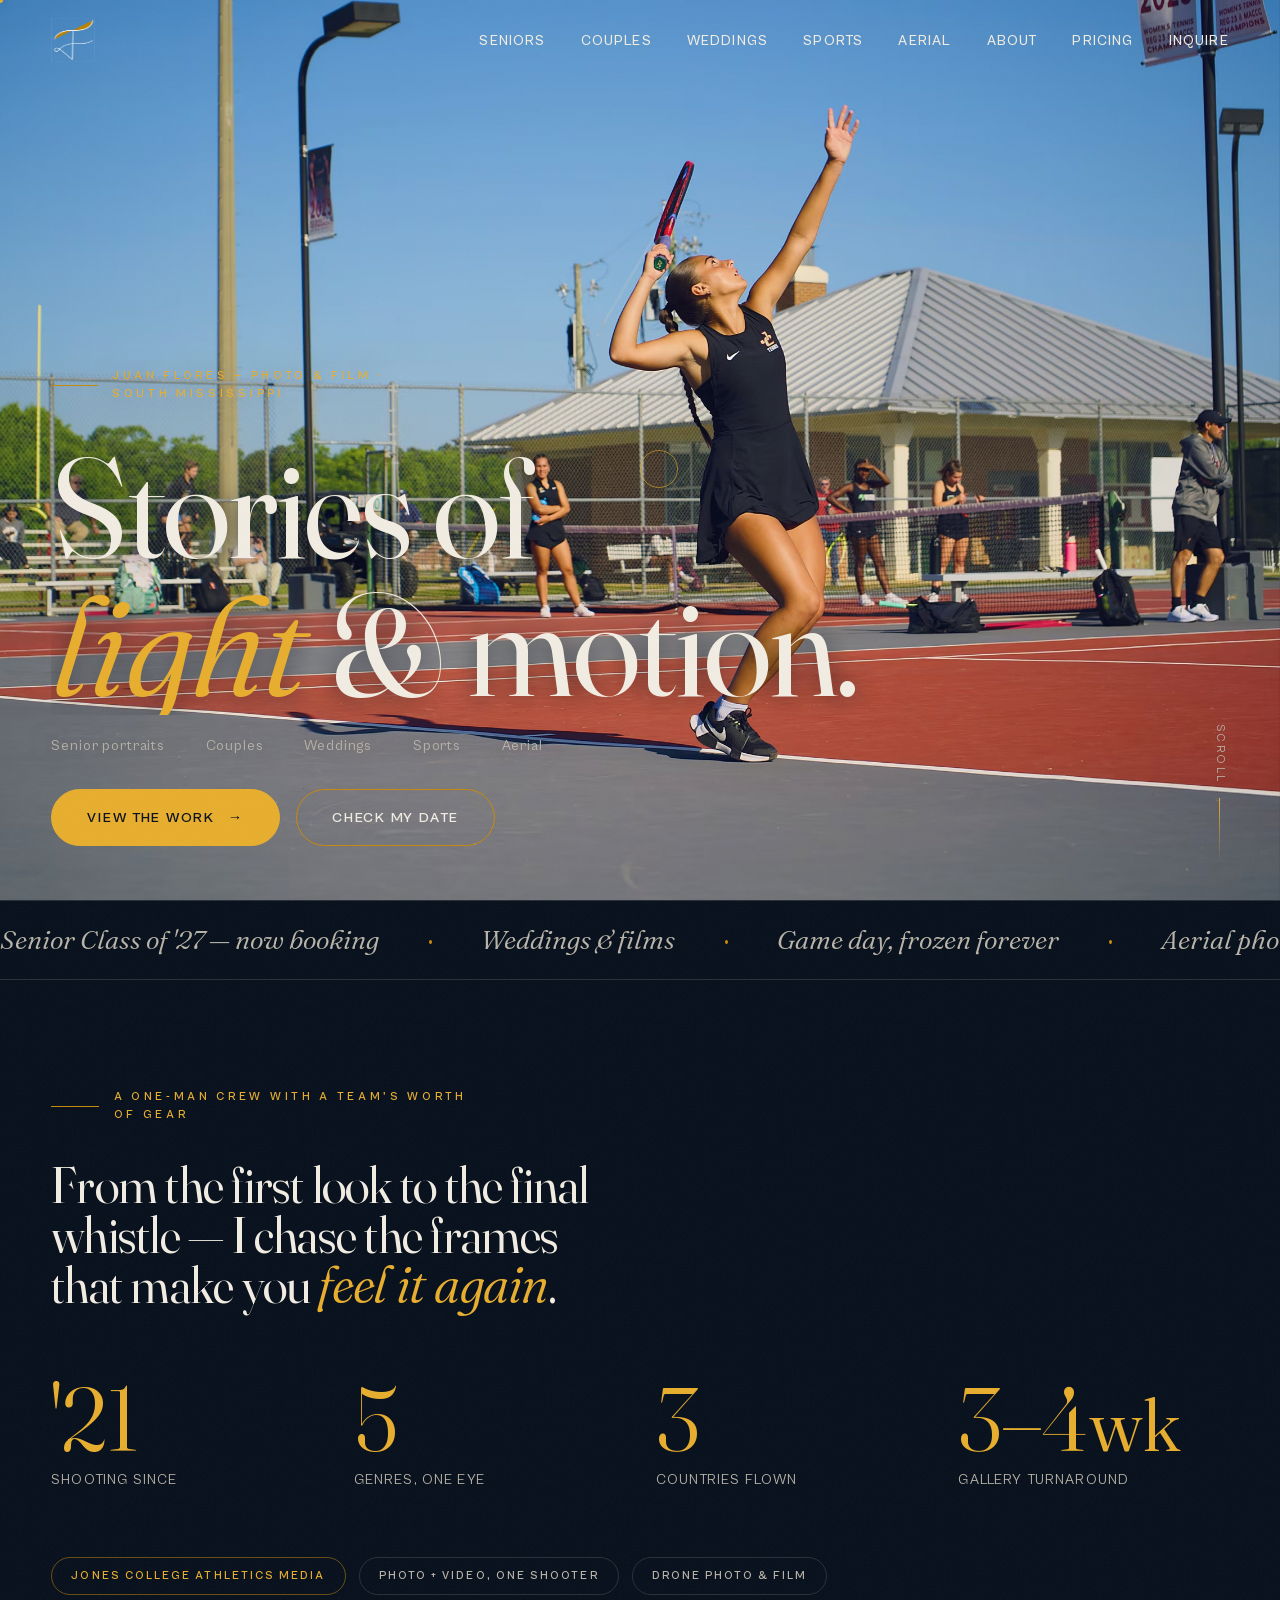
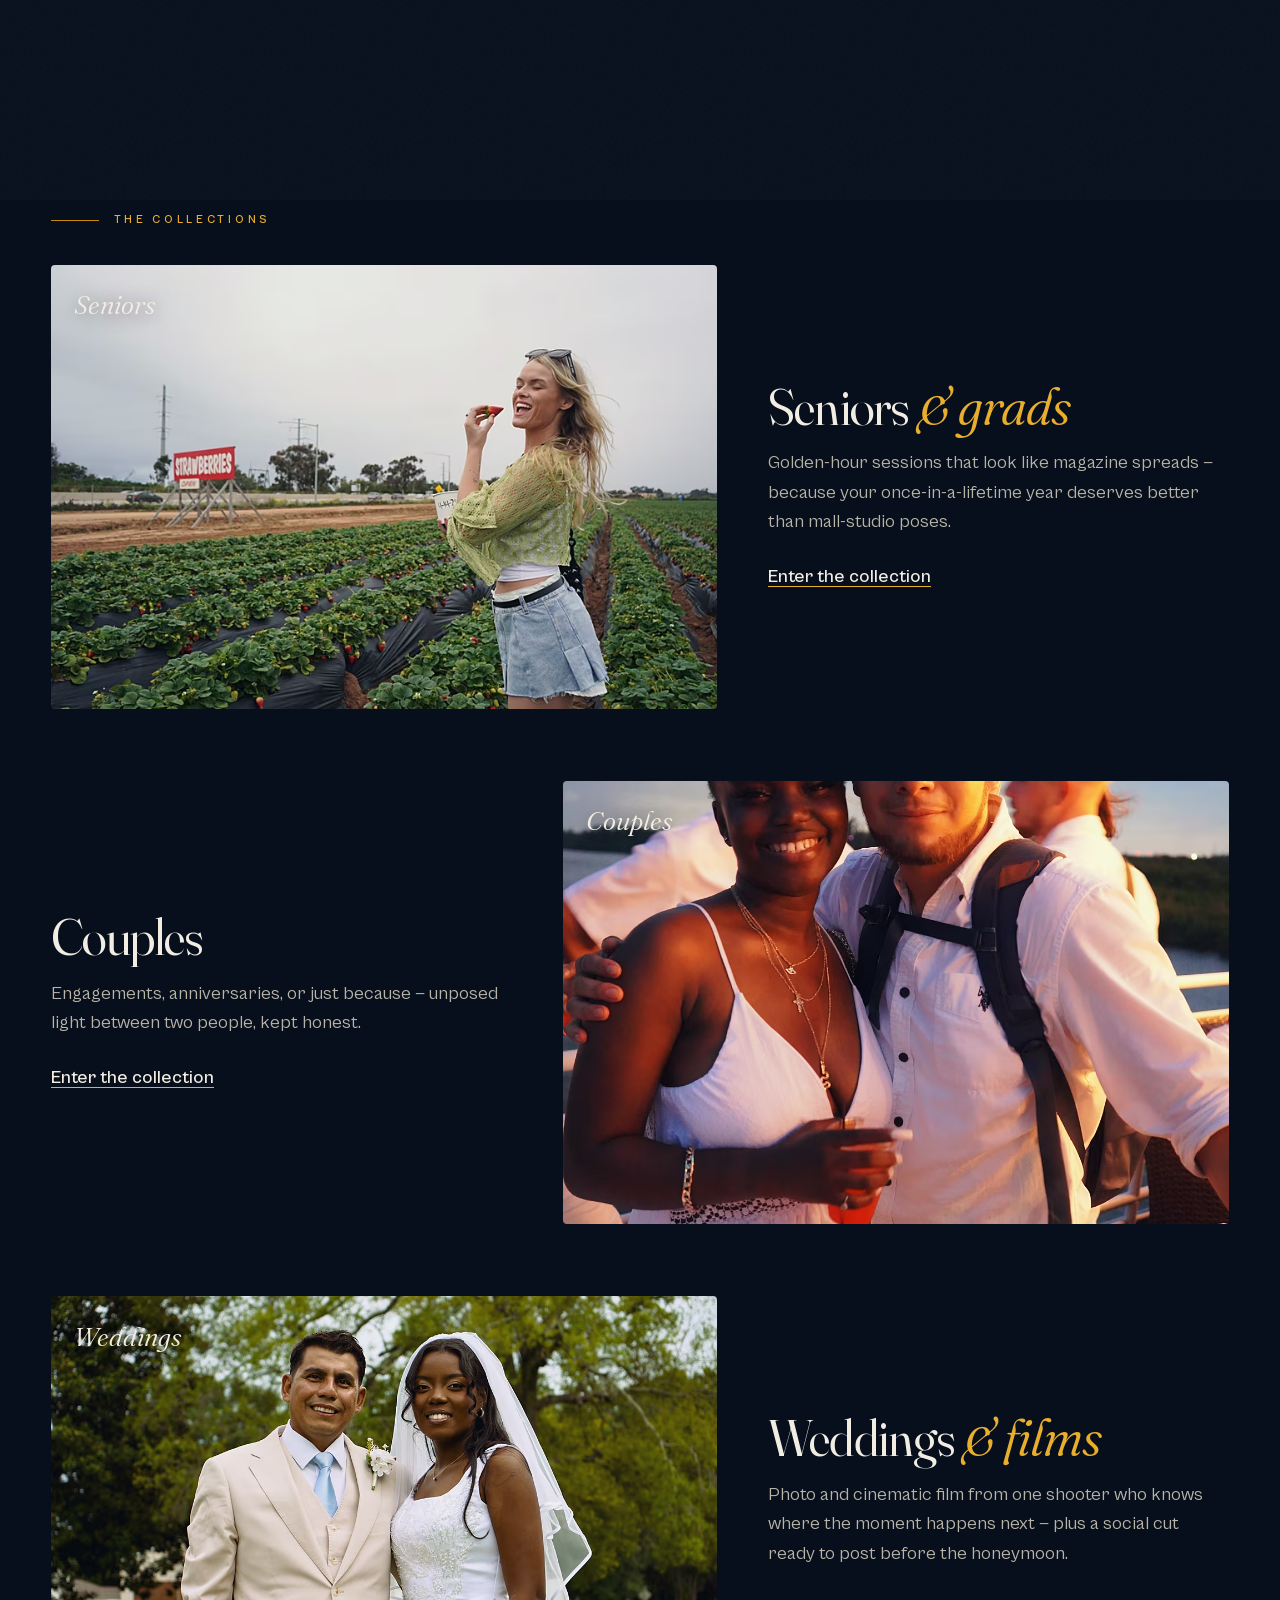
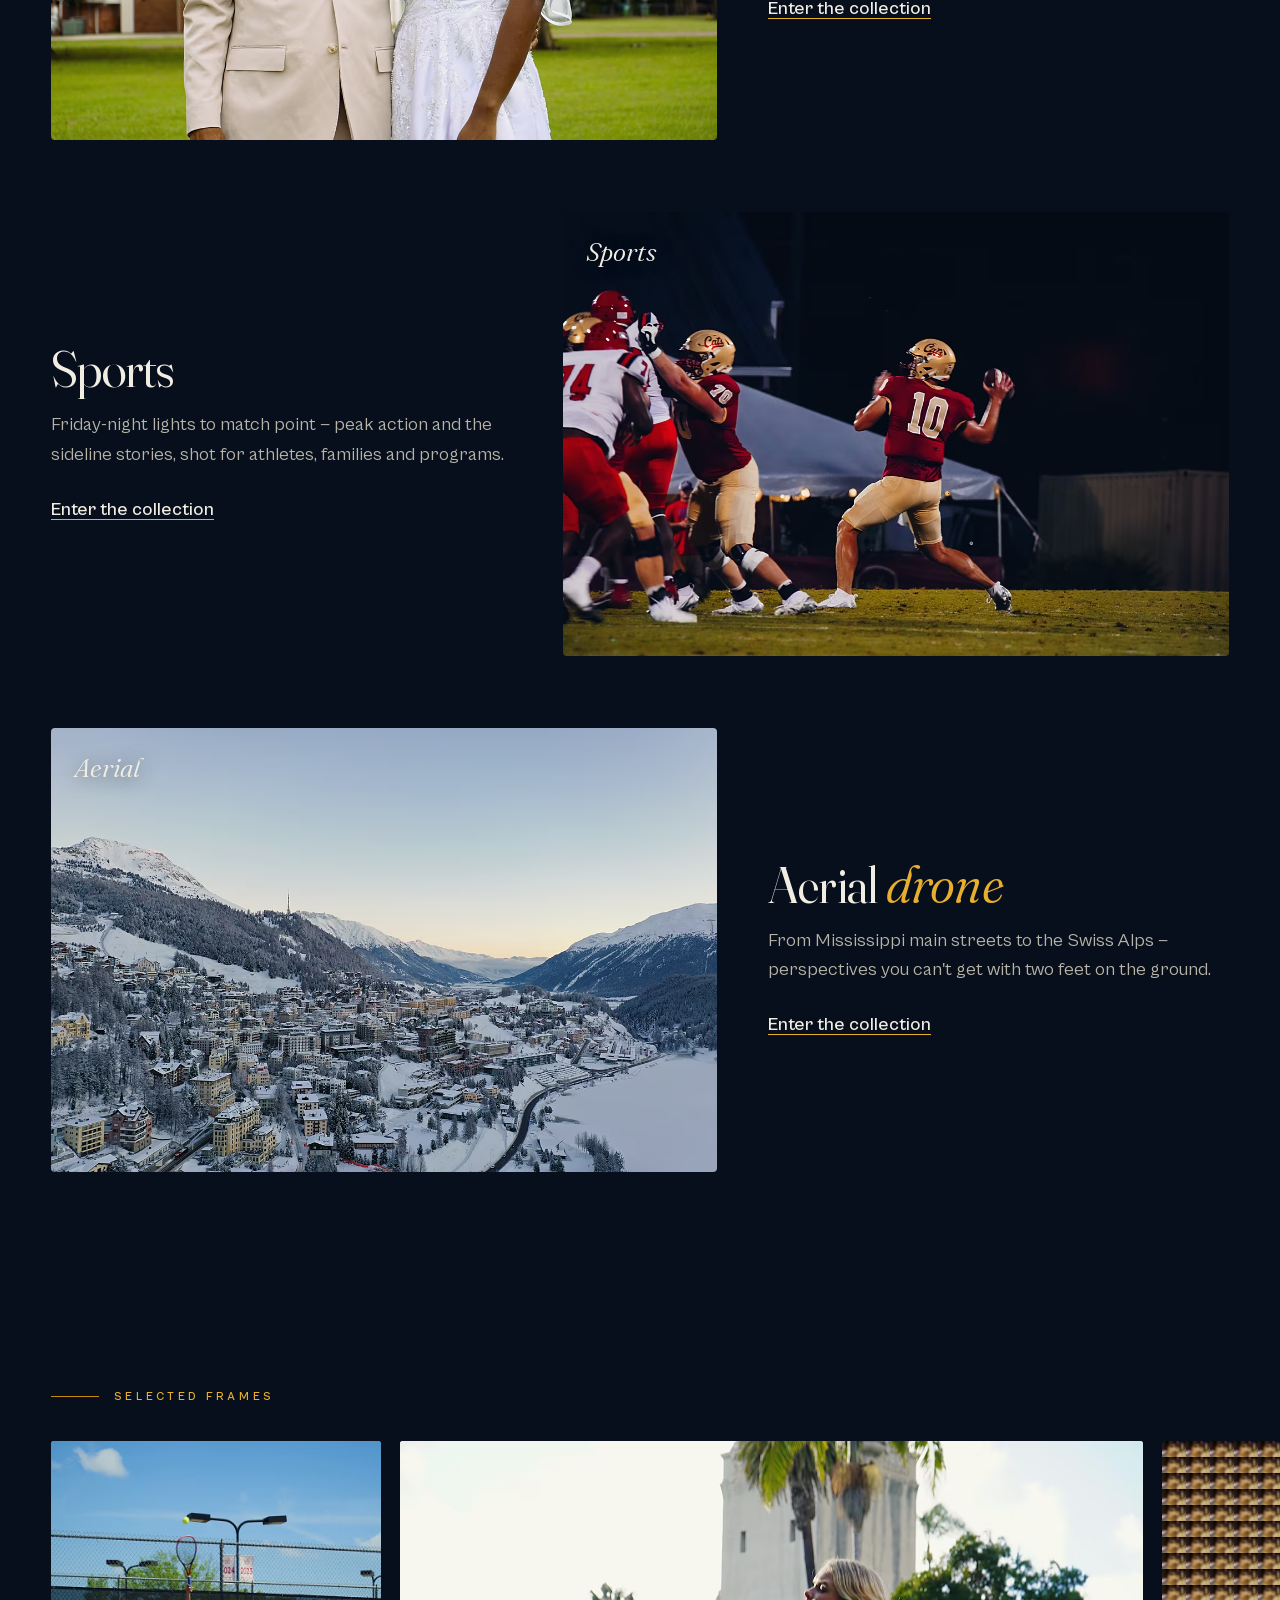
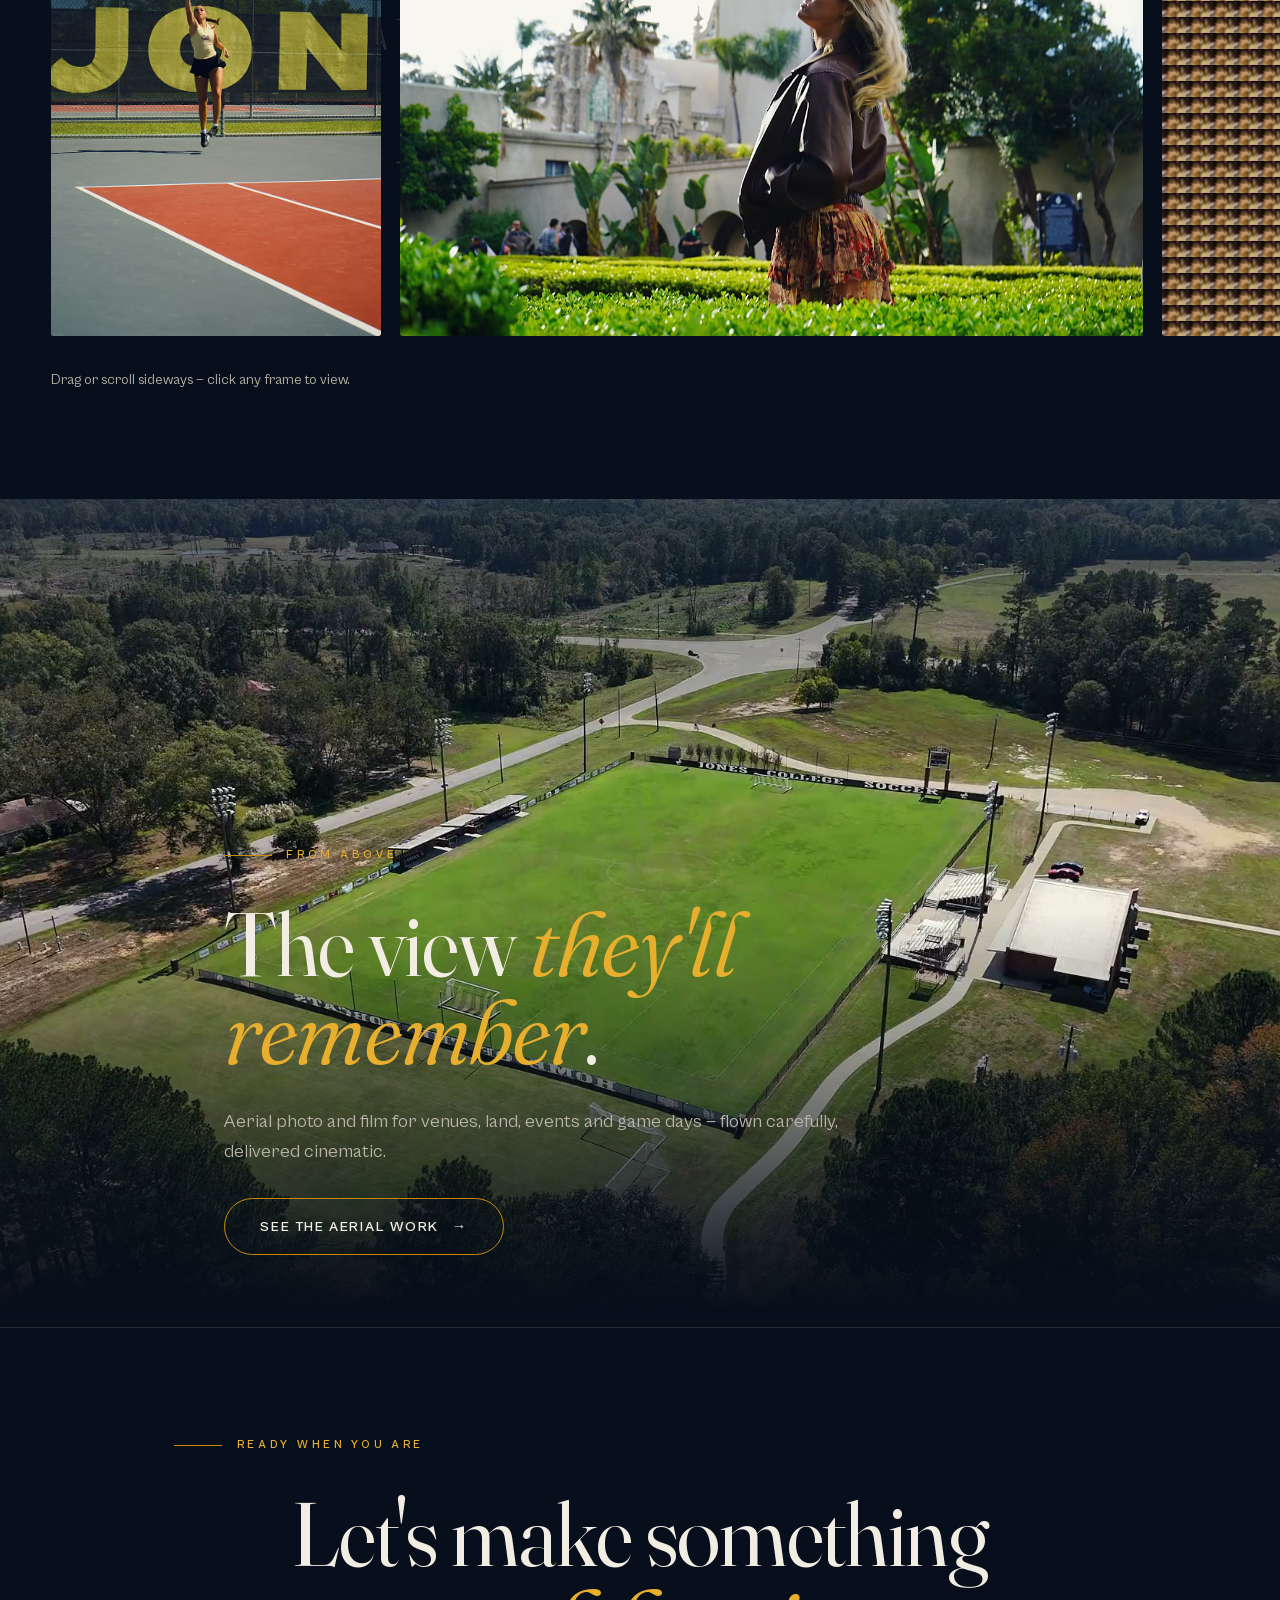
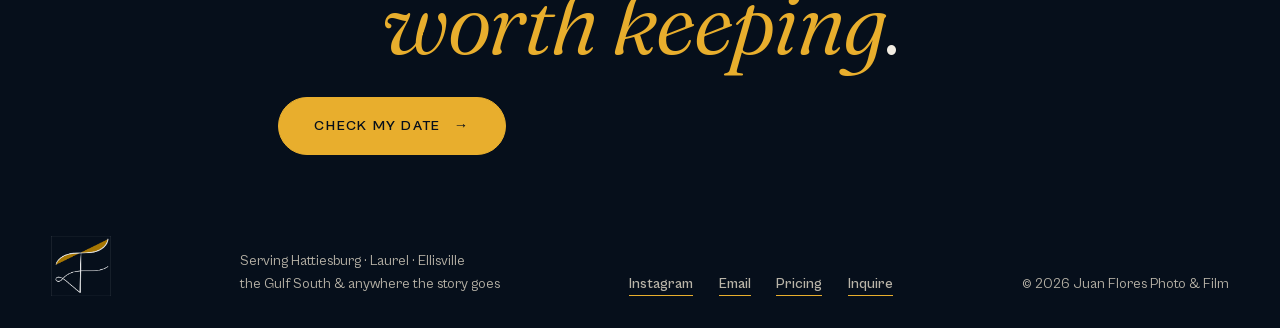
==== commit 179843cf: "Signature color grade on all photos + video, Investment→Pricing, new prices - JF grade (filmic S-cur" ====
--- a/index.html
+++ b/index.html
@@ -50,7 +50,7 @@
       <li><a href="sports.html">Sports</a></li>
       <li><a href="aerial.html">Aerial</a></li>
       <li><a href="about.html">About</a></li>
-      <li><a href="investment.html">Investment</a></li>
+      <li><a href="pricing.html">Pricing</a></li>
       <li><a href="inquire.html">Inquire</a></li>
     </ul>
   </nav>
@@ -225,7 +225,7 @@
       <div class="strip__track">
         <!-- GALLERY:home-strip -->
 <figure class="reveal" data-full="assets/img/sports/college-tennis-airborne-serve-1600.jpg"
-  style="aspect-ratio:7562/11344;background-image:url('[data-uri]')">
+  style="aspect-ratio:7562/11344;background-image:url('[data-uri]')">
   <picture>
     <source type="image/avif" srcset="assets/img/sports/college-tennis-airborne-serve-1600.avif 1600w, assets/img/sports/college-tennis-airborne-serve-800.avif 800w" sizes="60vh">
     <img src="assets/img/sports/college-tennis-airborne-serve-1600.jpg" srcset="assets/img/sports/college-tennis-airborne-serve-1600.jpg 1600w, assets/img/sports/college-tennis-airborne-serve-800.jpg 800w" sizes="60vh"
@@ -235,7 +235,7 @@
   <figcaption>Ellisville, MS — Tennis '26</figcaption>
 </figure>
 <figure class="reveal" data-full="assets/img/seniors/senior-portrait-golden-hour-backlit-2400.jpg"
-  style="aspect-ratio:6000/4000;background-image:url('[data-uri]')">
+  style="aspect-ratio:6000/4000;background-image:url('[data-uri]')">
   <picture>
     <source type="image/avif" srcset="assets/img/seniors/senior-portrait-golden-hour-backlit-2400.avif 2400w, assets/img/seniors/senior-portrait-golden-hour-backlit-1200.avif 1200w" sizes="60vh">
     <img src="assets/img/seniors/senior-portrait-golden-hour-backlit-2400.jpg" srcset="assets/img/seniors/senior-portrait-golden-hour-backlit-2400.jpg 2400w, assets/img/seniors/senior-portrait-golden-hour-backlit-1200.jpg 1200w" sizes="60vh"
@@ -245,7 +245,7 @@
   <figcaption>Carlsbad, CA — Senior '24</figcaption>
 </figure>
 <figure class="reveal" data-full="assets/img/weddings/wedding-reception-shoe-game-1600.jpg"
-  style="aspect-ratio:6000/4000;background-image:url('[data-uri]')">
+  style="aspect-ratio:6000/4000;background-image:url('[data-uri]')">
   <picture>
     <source type="image/avif" srcset="assets/img/weddings/wedding-reception-shoe-game-1600.avif 1600w, assets/img/weddings/wedding-reception-shoe-game-800.avif 800w" sizes="60vh">
     <img src="assets/img/weddings/wedding-reception-shoe-game-1600.jpg" srcset="assets/img/weddings/wedding-reception-shoe-game-1600.jpg 1600w, assets/img/weddings/wedding-reception-shoe-game-800.jpg 800w" sizes="60vh"
@@ -255,7 +255,7 @@
   <figcaption>Petal, MS — Wedding '26</figcaption>
 </figure>
 <figure class="reveal" data-full="assets/img/drone/aerial-rome-palatine-golden-hour-2400.jpg"
-  style="aspect-ratio:5472/3648;background-image:url('[data-uri]')">
+  style="aspect-ratio:5472/3648;background-image:url('[data-uri]')">
   <picture>
     <source type="image/avif" srcset="assets/img/drone/aerial-rome-palatine-golden-hour-2400.avif 2400w, assets/img/drone/aerial-rome-palatine-golden-hour-1200.avif 1200w" sizes="60vh">
     <img src="assets/img/drone/aerial-rome-palatine-golden-hour-2400.jpg" srcset="assets/img/drone/aerial-rome-palatine-golden-hour-2400.jpg 2400w, assets/img/drone/aerial-rome-palatine-golden-hour-1200.jpg 1200w" sizes="60vh"
@@ -265,7 +265,7 @@
   <figcaption>Rome, Italy — Aerial '22</figcaption>
 </figure>
 <figure class="reveal" data-full="assets/img/sports/college-football-field-storm-entrance-1600.jpg"
-  style="aspect-ratio:6000/4000;background-image:url('[data-uri]')">
+  style="aspect-ratio:6000/4000;background-image:url('[data-uri]')">
   <picture>
     <source type="image/avif" srcset="assets/img/sports/college-football-field-storm-entrance-1600.avif 1600w, assets/img/sports/college-football-field-storm-entrance-800.avif 800w" sizes="60vh">
     <img src="assets/img/sports/college-football-field-storm-entrance-1600.jpg" srcset="assets/img/sports/college-football-field-storm-entrance-1600.jpg 1600w, assets/img/sports/college-football-field-storm-entrance-800.jpg 800w" sizes="60vh"
@@ -275,7 +275,7 @@
   <figcaption>Ellisville, MS — Football '24</figcaption>
 </figure>
 <figure class="reveal" data-full="assets/img/weddings/wedding-first-dance-kiss-1600.jpg"
-  style="aspect-ratio:12000/8000;background-image:url('[data-uri]')">
+  style="aspect-ratio:12000/8000;background-image:url('[data-uri]')">
   <picture>
     <source type="image/avif" srcset="assets/img/weddings/wedding-first-dance-kiss-1600.avif 1600w, assets/img/weddings/wedding-first-dance-kiss-800.avif 800w" sizes="60vh">
     <img src="assets/img/weddings/wedding-first-dance-kiss-1600.jpg" srcset="assets/img/weddings/wedding-first-dance-kiss-1600.jpg 1600w, assets/img/weddings/wedding-first-dance-kiss-800.jpg 800w" sizes="60vh"
@@ -285,7 +285,7 @@
   <figcaption>Petal, MS — Wedding '26</figcaption>
 </figure>
 <figure class="reveal" data-full="assets/img/about/beach-surf-laugh-1600.jpg"
-  style="aspect-ratio:6000/4000;background-image:url('[data-uri]')">
+  style="aspect-ratio:6000/4000;background-image:url('[data-uri]')">
   <picture>
     <source type="image/avif" srcset="assets/img/about/beach-surf-laugh-1600.avif 1600w, assets/img/about/beach-surf-laugh-800.avif 800w" sizes="60vh">
     <img src="assets/img/about/beach-surf-laugh-1600.jpg" srcset="assets/img/about/beach-surf-laugh-1600.jpg 1600w, assets/img/about/beach-surf-laugh-800.jpg 800w" sizes="60vh"
@@ -295,7 +295,7 @@
   <figcaption>Atlantic Coast — Lifestyle '21</figcaption>
 </figure>
 <figure class="reveal" data-full="assets/img/drone/aerial-homecoming-main-street-ellisville-ms-1600.jpg"
-  style="aspect-ratio:8064/4536;background-image:url('[data-uri]')">
+  style="aspect-ratio:8064/4536;background-image:url('[data-uri]')">
   <picture>
     <source type="image/avif" srcset="assets/img/drone/aerial-homecoming-main-street-ellisville-ms-1600.avif 1600w, assets/img/drone/aerial-homecoming-main-street-ellisville-ms-800.avif 800w" sizes="60vh">
     <img src="assets/img/drone/aerial-homecoming-main-street-ellisville-ms-1600.jpg" srcset="assets/img/drone/aerial-homecoming-main-street-ellisville-ms-1600.jpg 1600w, assets/img/drone/aerial-homecoming-main-street-ellisville-ms-800.jpg 800w" sizes="60vh"
@@ -338,7 +338,7 @@
       <div class="footer__links">
         <a class="link-line" href="https://www.instagram.com/j.f.official" target="_blank" rel="noopener">Instagram</a>
         <a class="link-line" href="mailto:jkl81694@gmail.com">Email</a>
-        <a class="link-line" href="investment.html">Investment</a>
+        <a class="link-line" href="pricing.html">Pricing</a>
         <a class="link-line" href="inquire.html">Inquire</a>
       </div>
       <p>© <span data-year>2026</span> Juan Flores Photo &amp; Film</p>
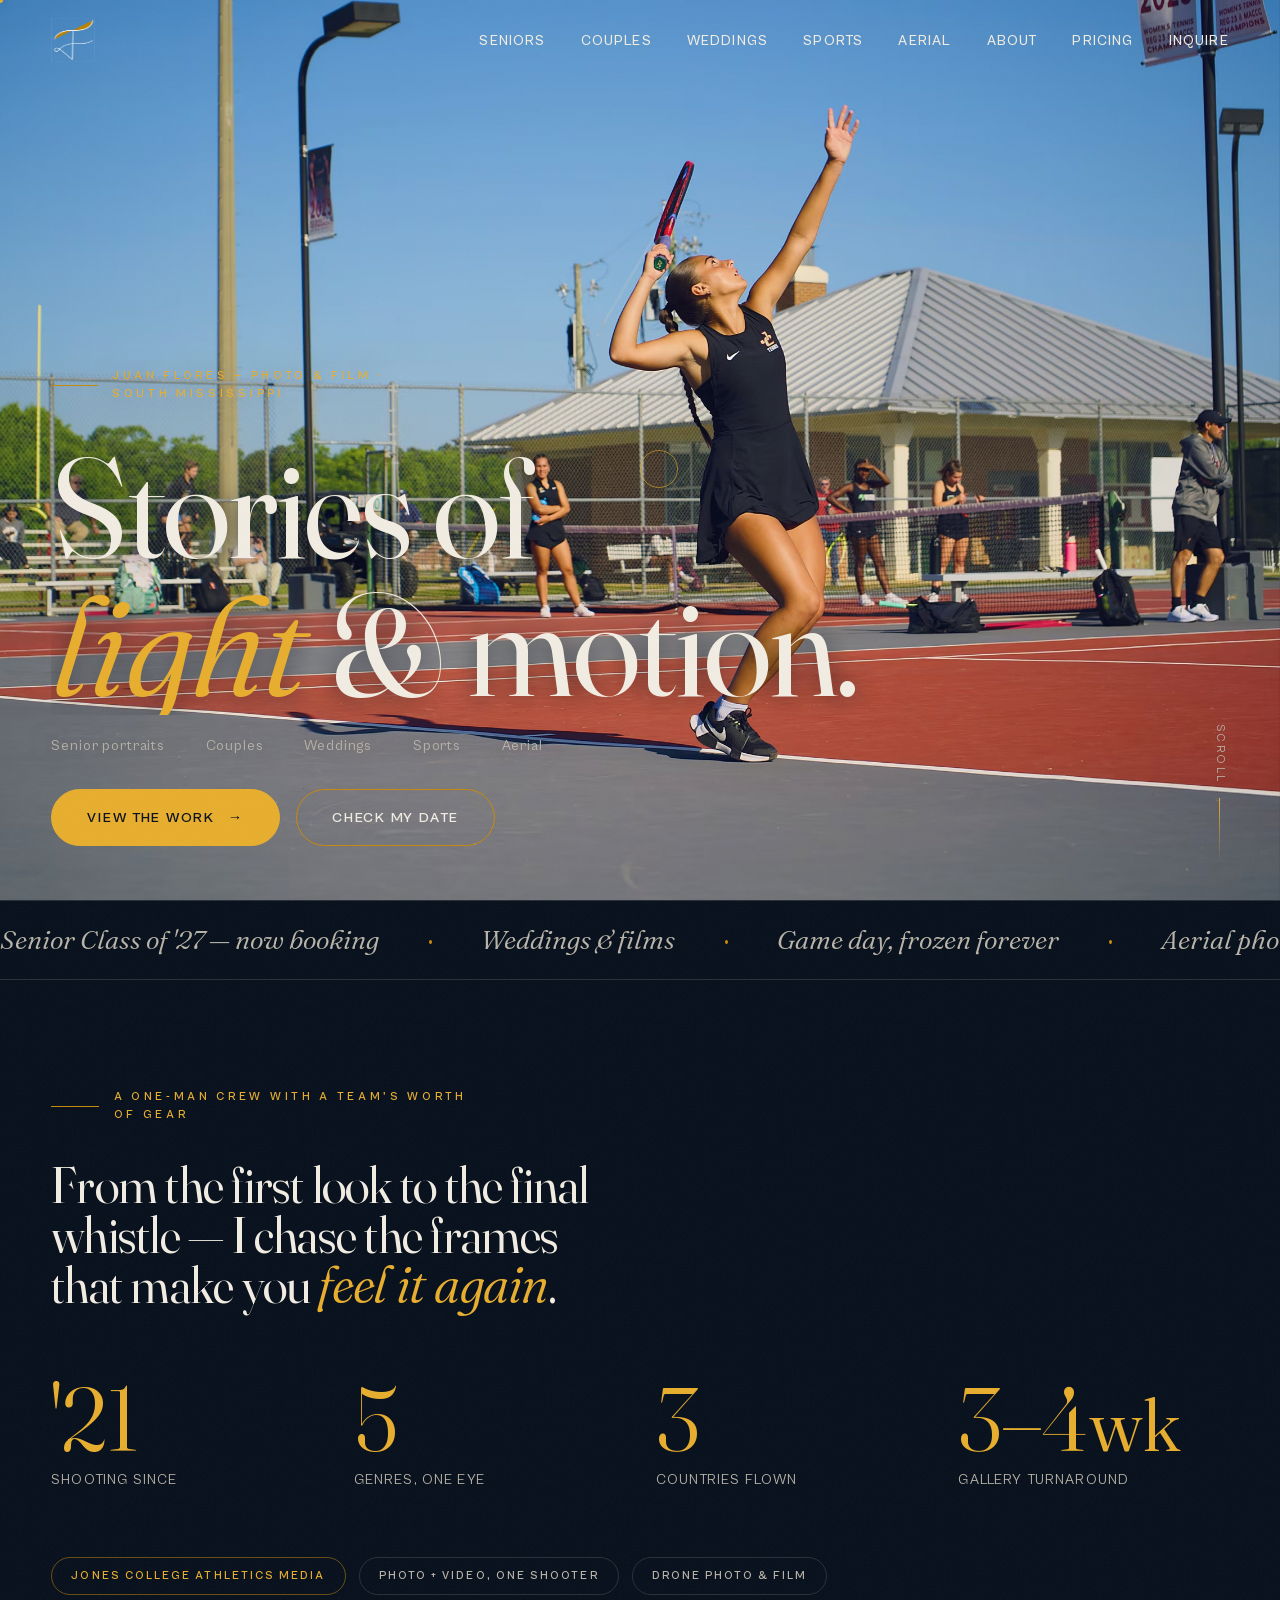
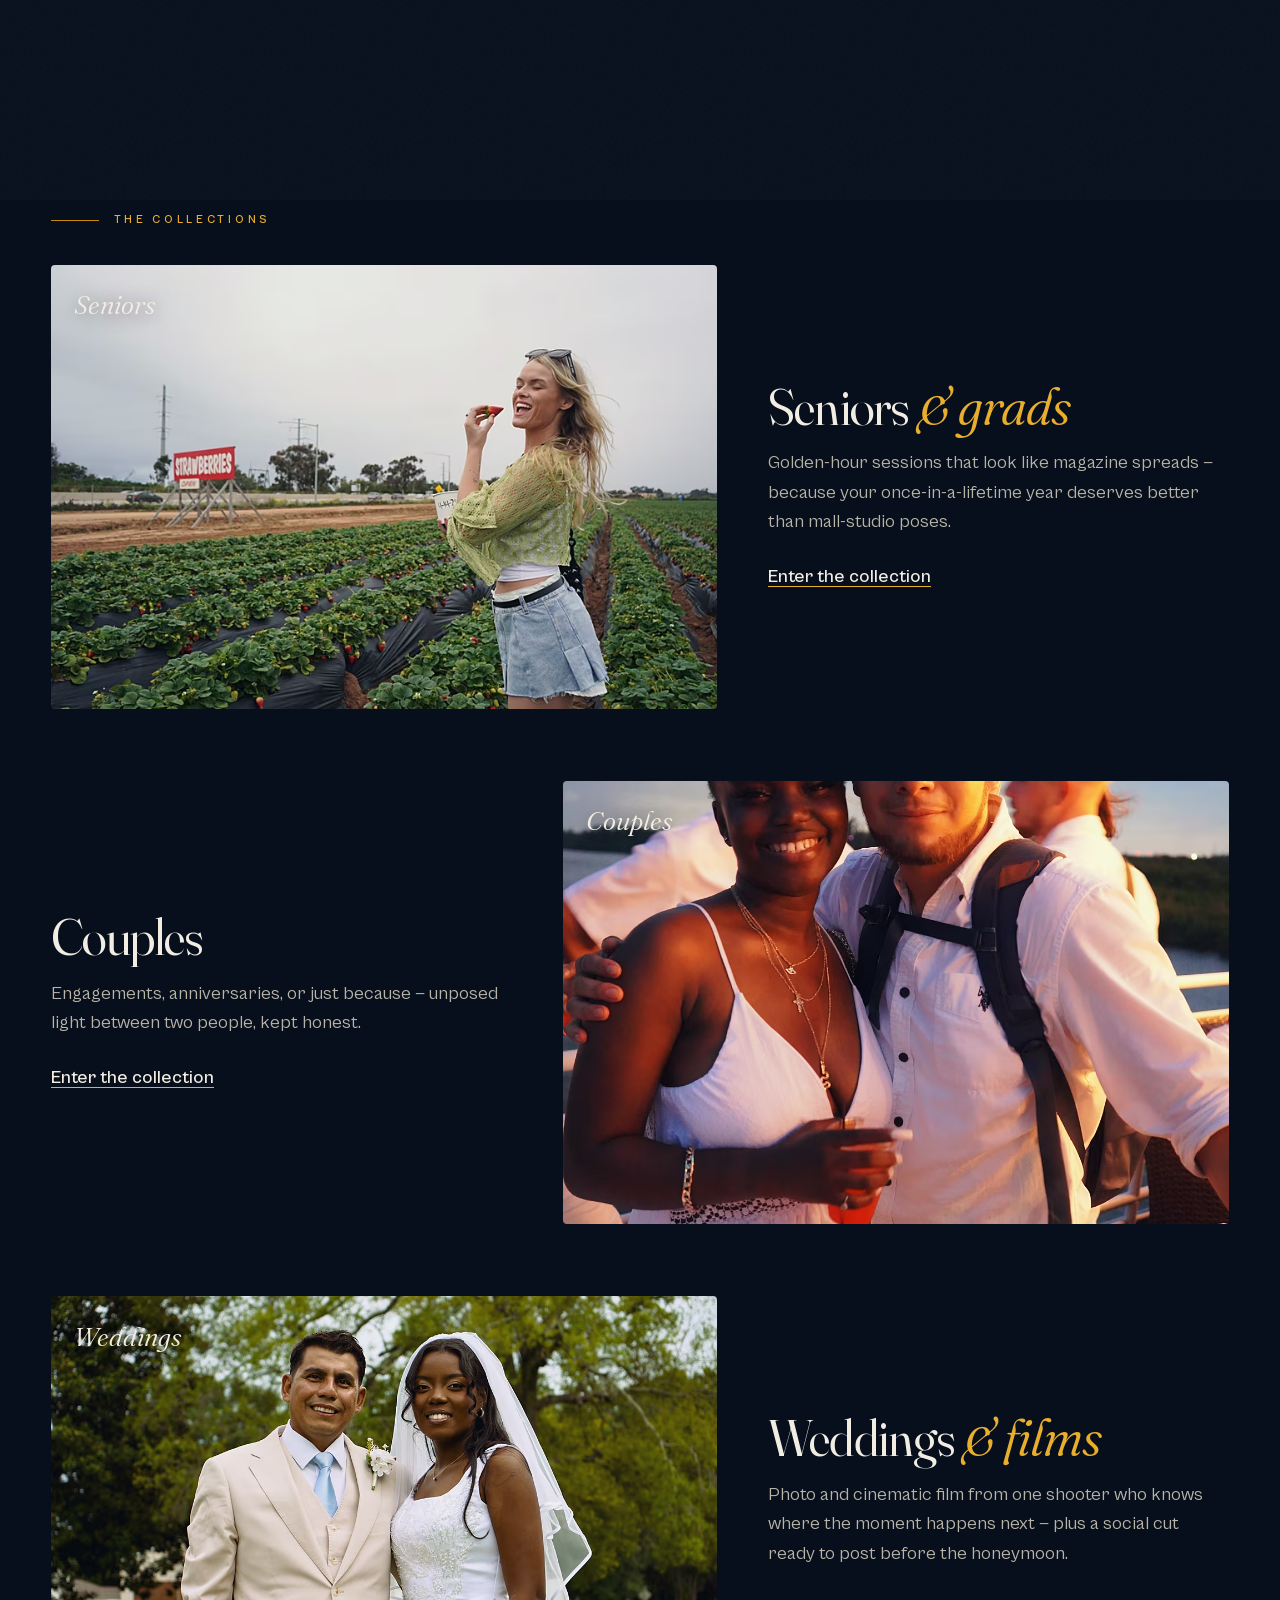
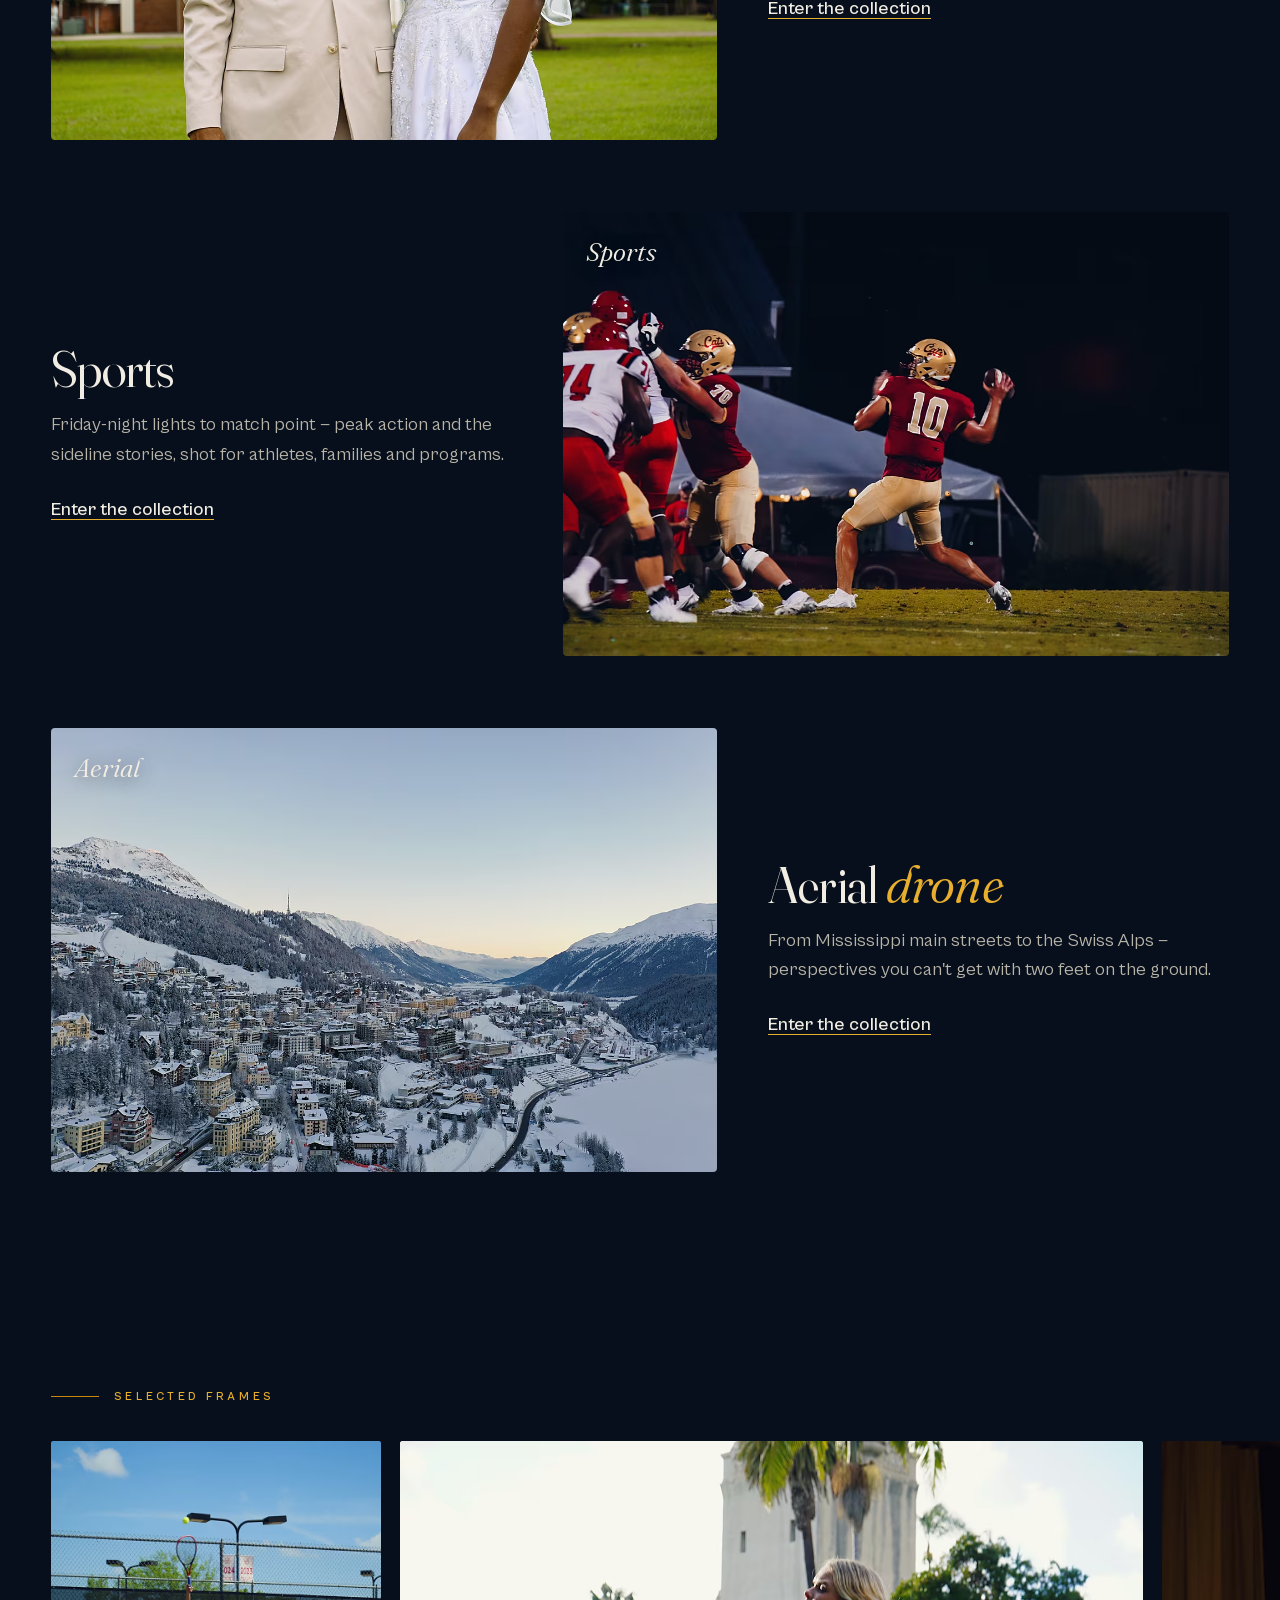
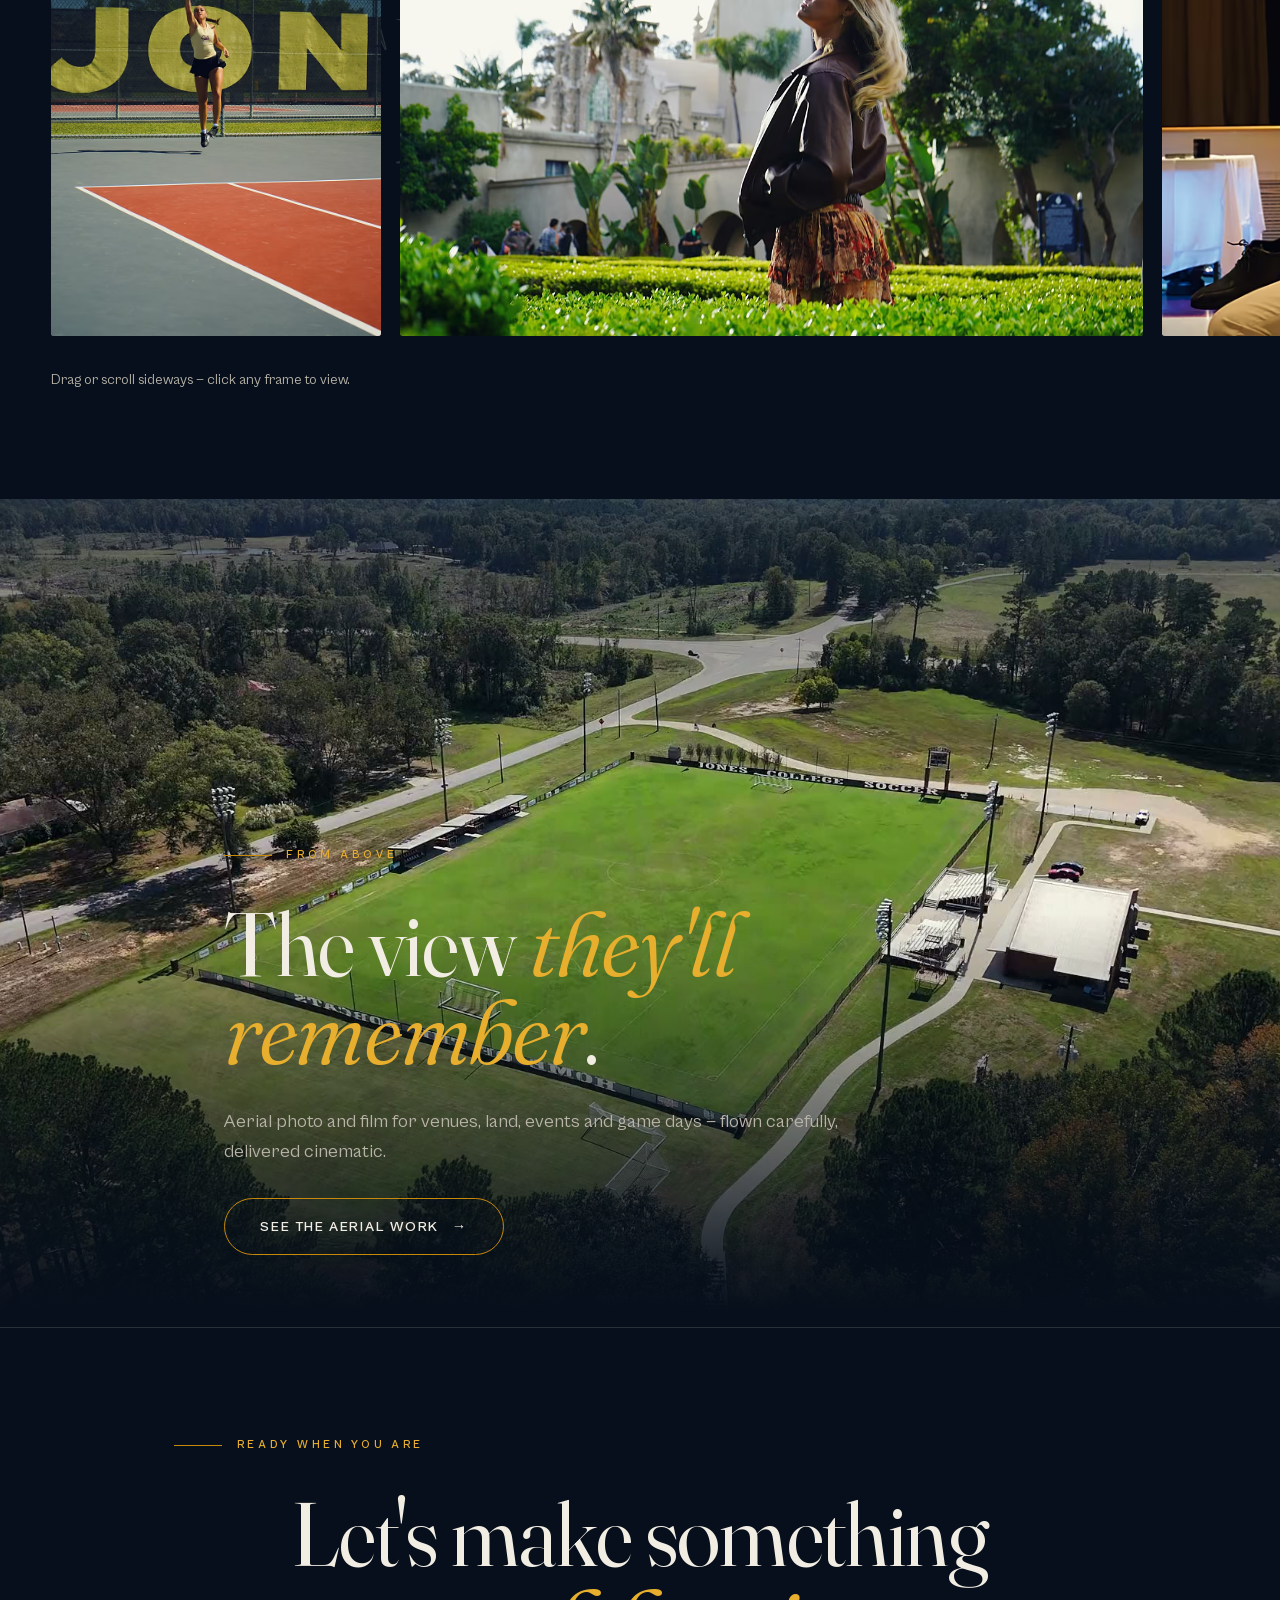
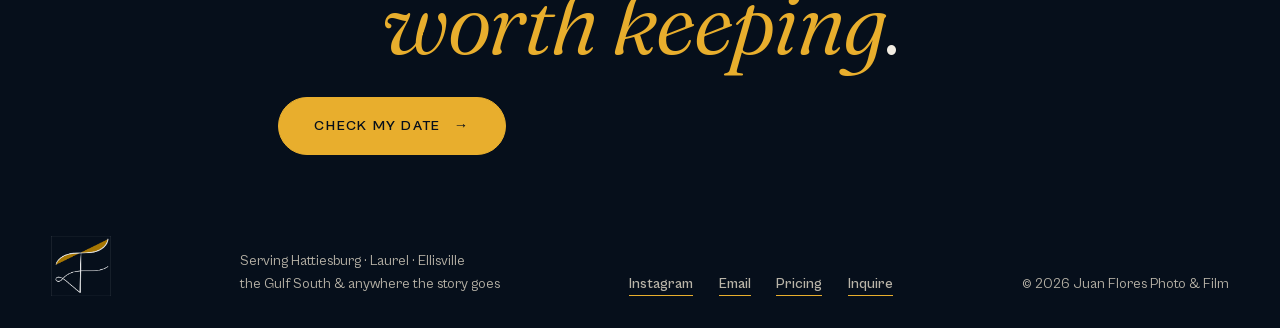
==== commit d2de6ad7: "Add theme-color meta and branded 404 page Co-Authored-By: Claude Fable 5 <noreply@anthropic.com>" ====
--- a/index.html
+++ b/index.html
@@ -5,6 +5,7 @@
 <meta name="viewport" content="width=device-width, initial-scale=1">
 <title>Hattiesburg MS Photographer &amp; Videographer | Juan Flores Photo &amp; Film</title>
 <meta name="description" content="Senior portraits, couples, weddings, sports and drone photography across Hattiesburg, Laurel and Ellisville, Mississippi. Stories of light and motion by Juan Flores.">
+<meta name="theme-color" content="#060f1b">
 <link rel="canonical" href="https://jkl5713-bot.github.io/jf-photography/">
 <meta property="og:title" content="Juan Flores Photo &amp; Film — Stories of Light &amp; Motion">
 <meta property="og:description" content="Senior portraits, couples, weddings, sports and aerial across South Mississippi.">
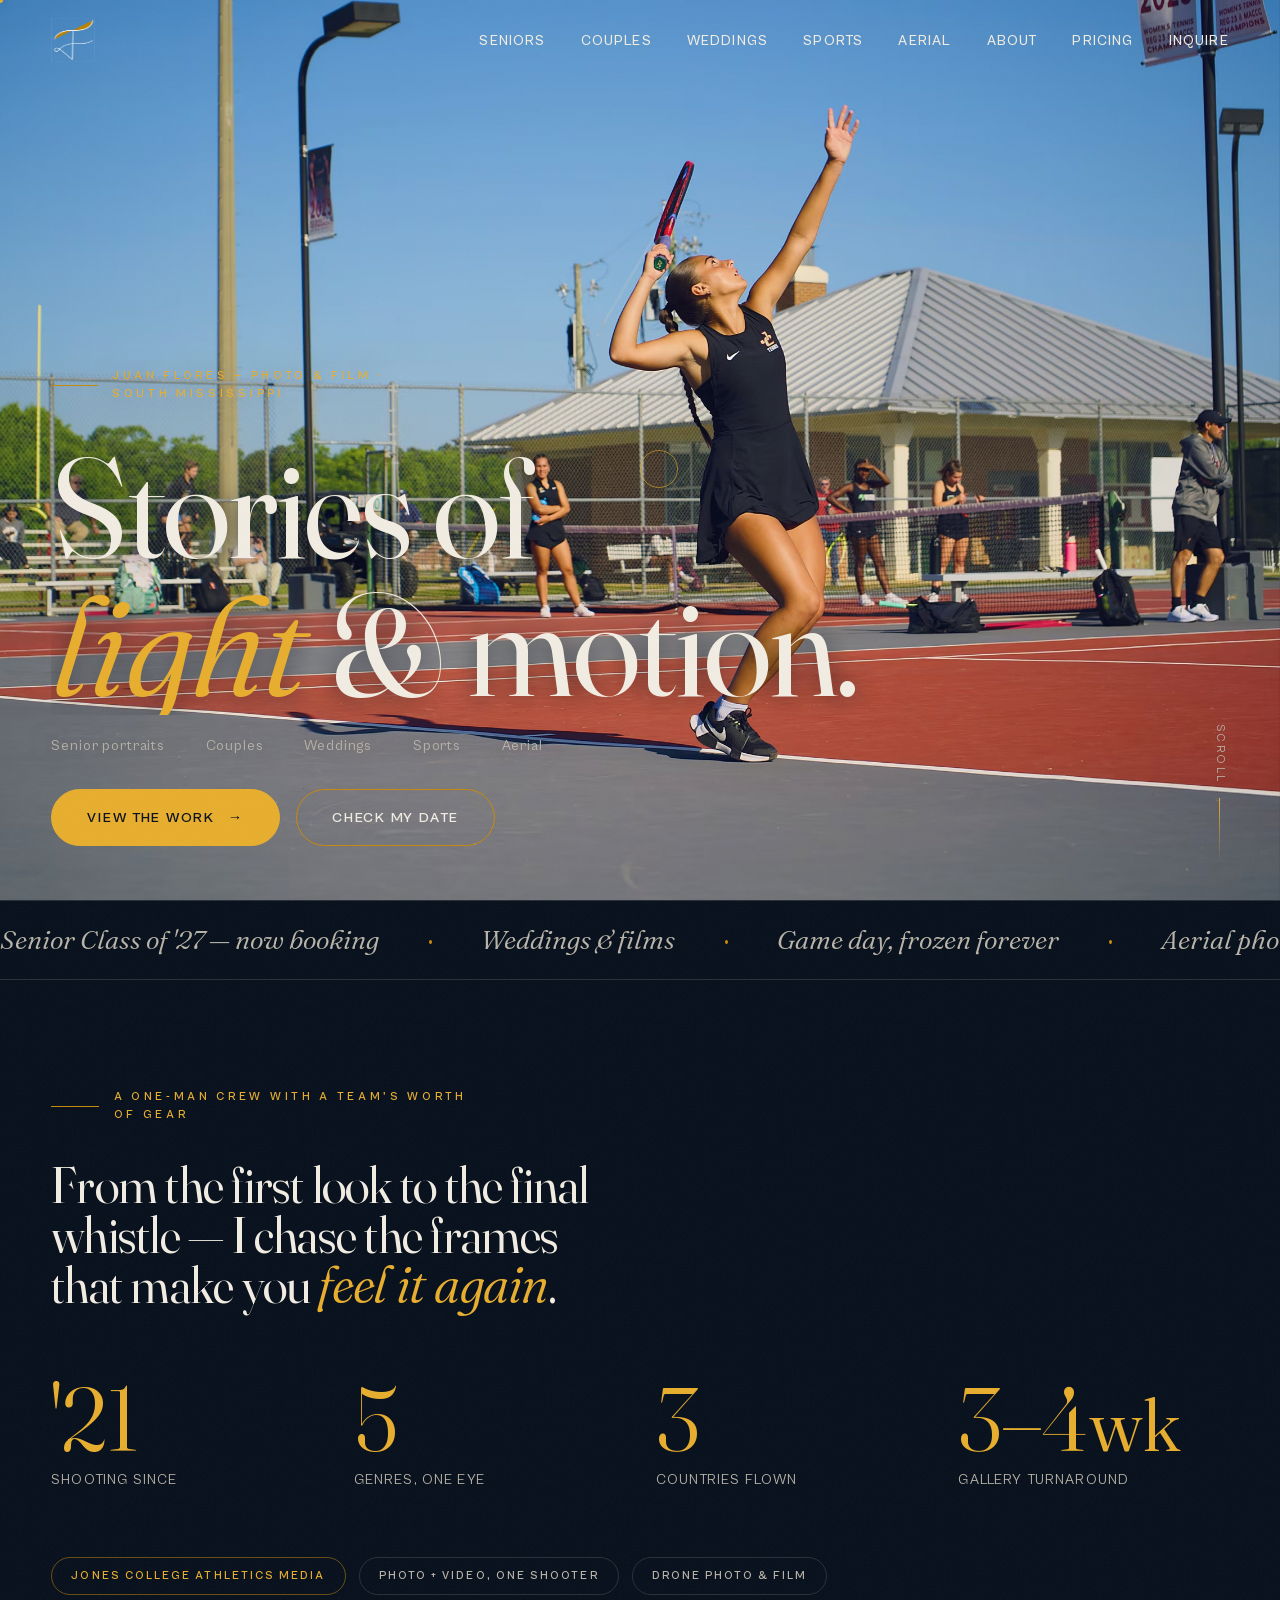
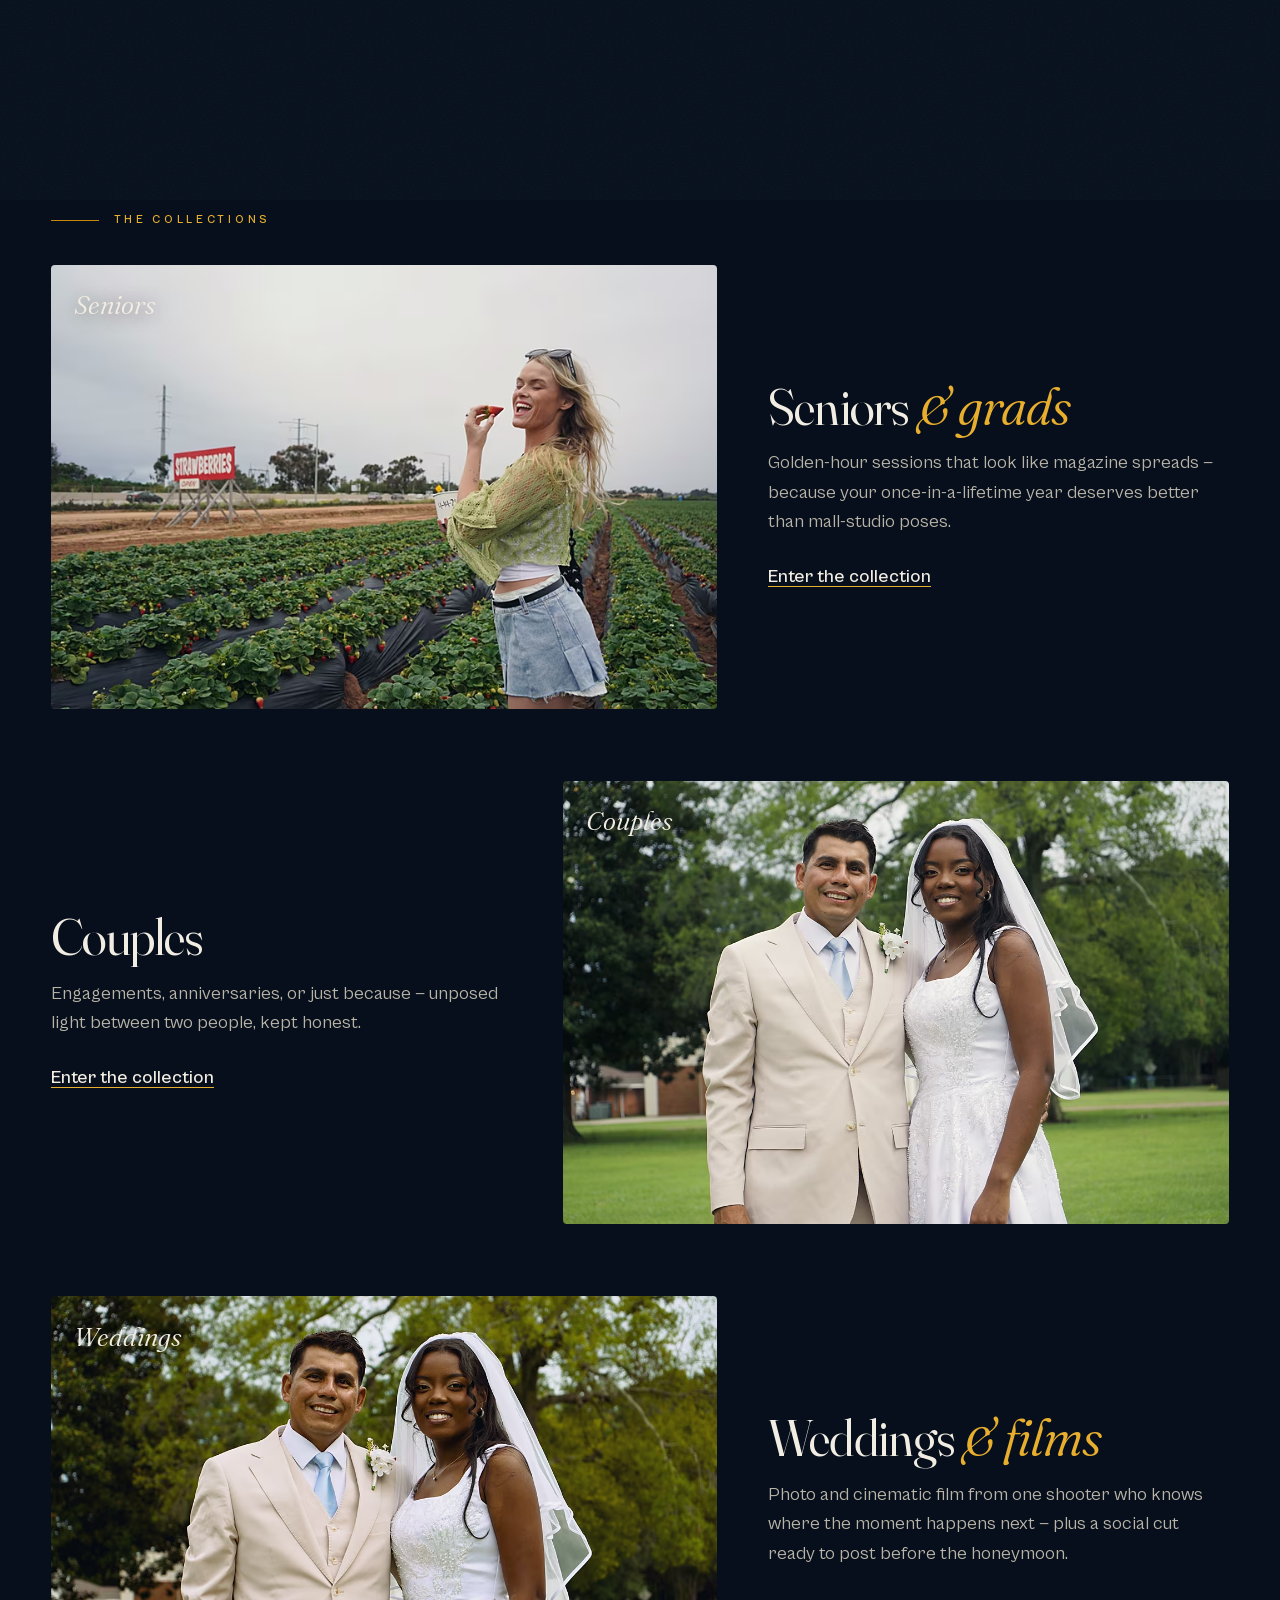
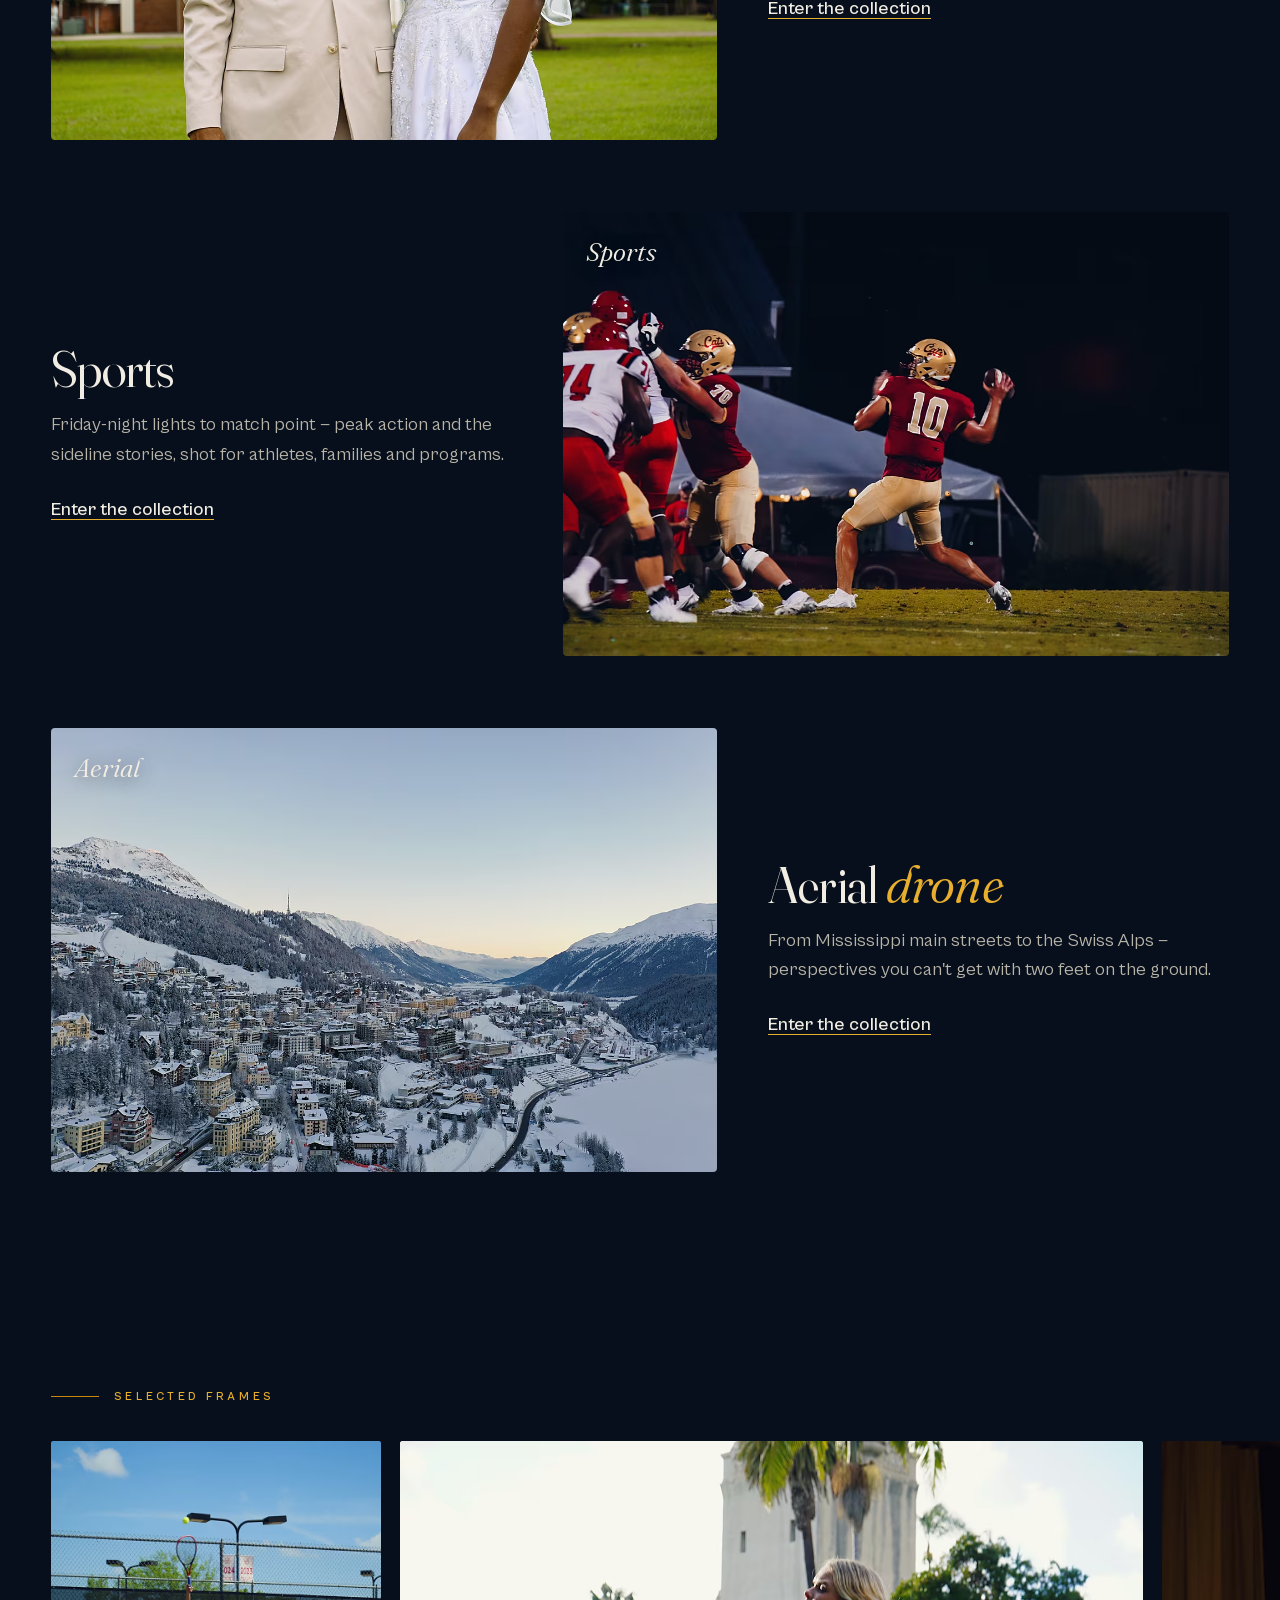
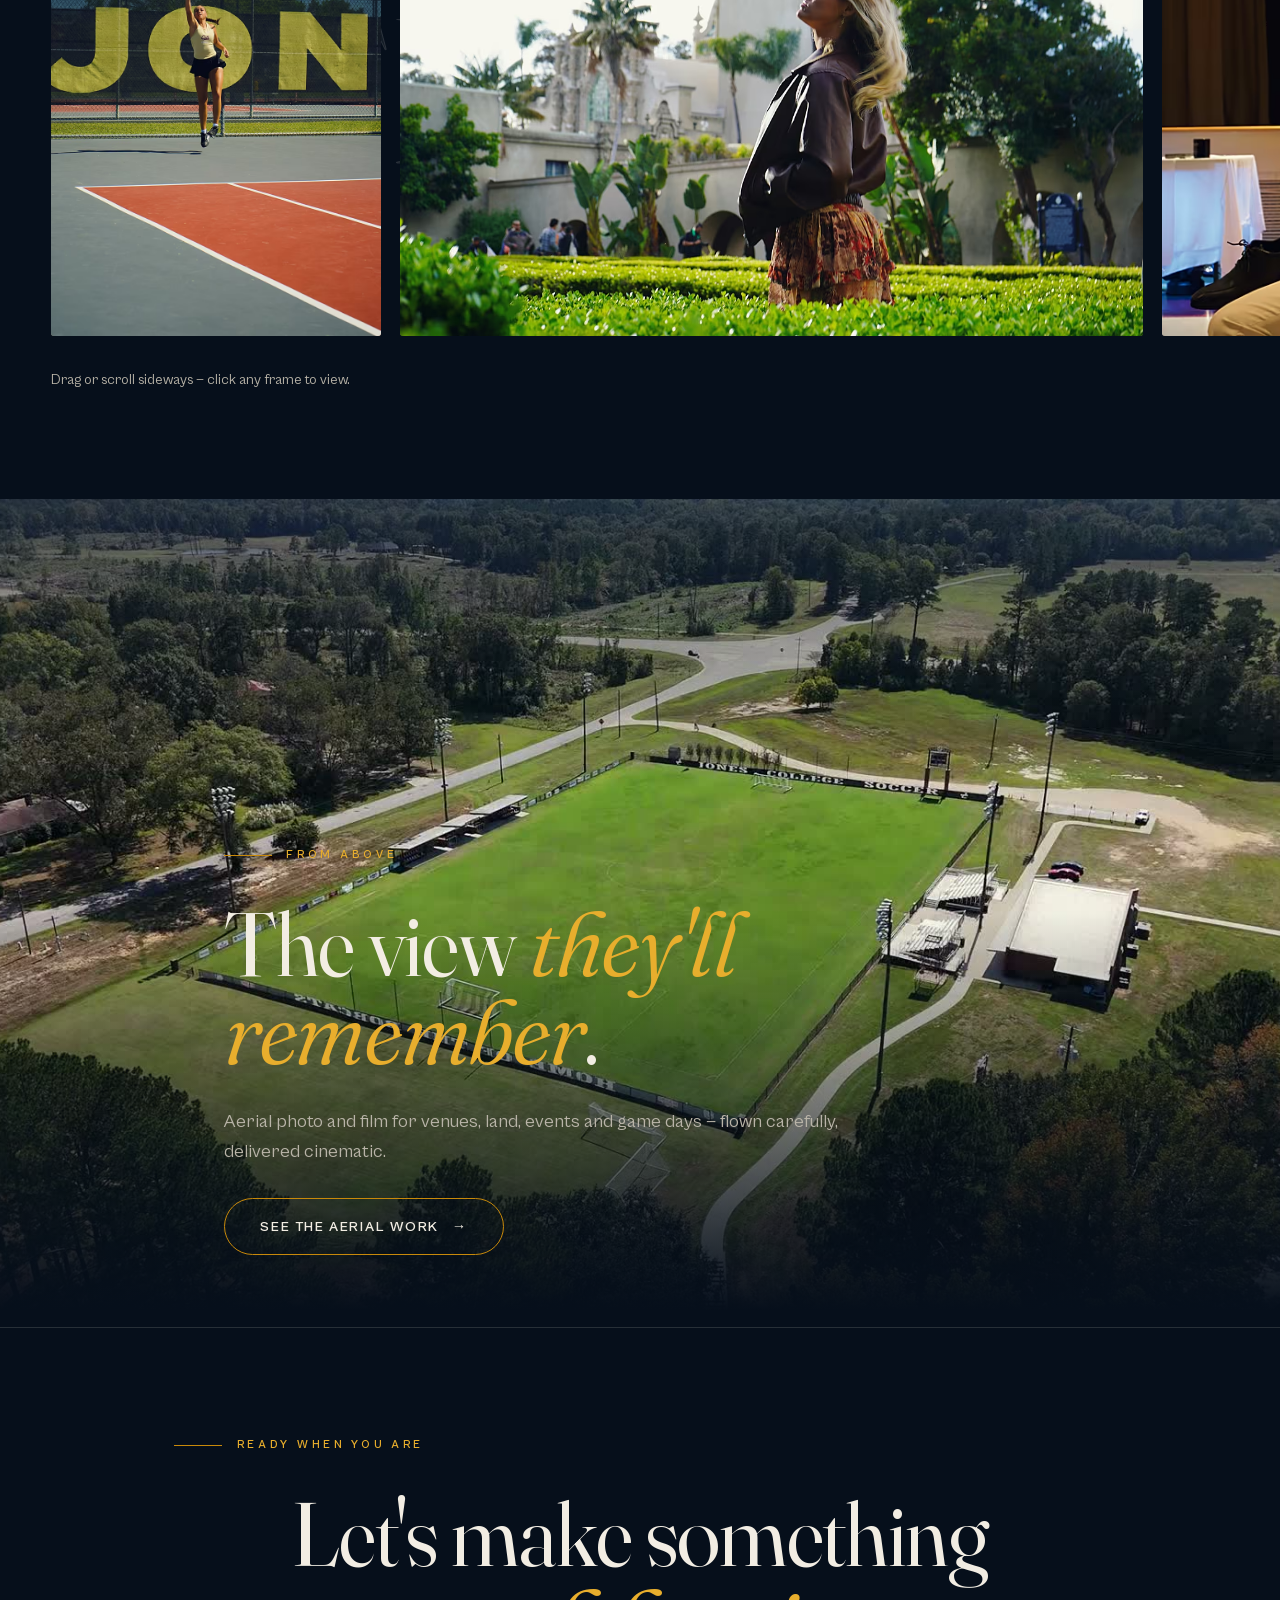
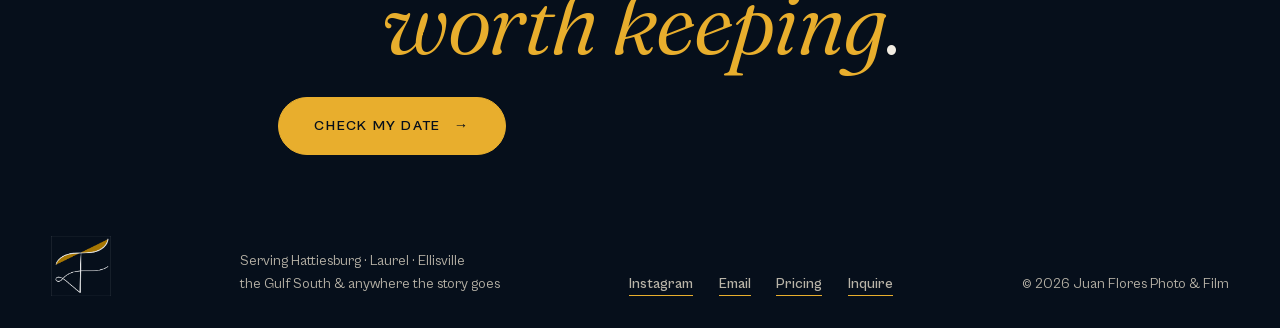
==== commit 52b8e37a: "New couples feature photo, lazy-load background video, banner focal fix - Couples card + banner now " ====
--- a/index.html
+++ b/index.html
@@ -147,9 +147,9 @@
         <a class="col-card__media" href="couples.html" aria-label="Couples collection">
           <!-- GALLERY:card-couples -->
 <picture>
-  <source type="image/avif" srcset="assets/img/couples/couple-golden-hour-boat-portrait-2400.avif 2400w, assets/img/couples/couple-golden-hour-boat-portrait-1200.avif 1200w" sizes="(max-width: 800px) 96vw, 55vw">
-  <img src="assets/img/couples/couple-golden-hour-boat-portrait-2400.jpg" srcset="assets/img/couples/couple-golden-hour-boat-portrait-2400.jpg 2400w, assets/img/couples/couple-golden-hour-boat-portrait-1200.jpg 1200w" sizes="(max-width: 800px) 96vw, 55vw"
-    width="4000" height="6000" loading="lazy" decoding="async" alt="Golden-hour couple portrait at sunset on the water">
+  <source type="image/avif" srcset="assets/img/couples/couple-park-portrait-petal-ms-2400.avif 2400w, assets/img/couples/couple-park-portrait-petal-ms-1200.avif 1200w" sizes="(max-width: 800px) 96vw, 55vw">
+  <img src="assets/img/couples/couple-park-portrait-petal-ms-2400.jpg" srcset="assets/img/couples/couple-park-portrait-petal-ms-2400.jpg 2400w, assets/img/couples/couple-park-portrait-petal-ms-1200.jpg 1200w" sizes="(max-width: 800px) 96vw, 55vw"
+    width="6000" height="4000" loading="lazy" decoding="async" alt="Newlywed couple smiling together under the oaks — Petal, MS">
 </picture>
 <!-- /GALLERY:card-couples -->
           <span class="idx swash">Couples</span>
@@ -313,9 +313,9 @@
 
   <!-- ============ AERIAL TEASER ============ -->
   <section class="video-hero">
-    <video autoplay muted loop playsinline preload="metadata"
+    <video muted loop playsinline preload="none"
       poster="assets/video/aerial-loop-poster.jpg"
-      src="assets/video/aerial-loop.mp4" aria-hidden="true"></video>
+      data-lazy="assets/video/aerial-loop.mp4" aria-hidden="true"></video>
     <div class="wrap" style="padding-block:clamp(3rem,8vh,6rem)">
       <p class="eyebrow reveal">From above</p>
       <h2 class="reveal" style="font-size:var(--text-2xl);max-width:16ch">The view <em>they'll remember</em>.</h2>
--- a/css/main.css
+++ b/css/main.css
@@ -573,7 +573,7 @@
   position: relative; height: clamp(340px, 62vh, 640px);
   overflow: clip; isolation: isolate;
 }
-.banner picture, .banner img { position: absolute; inset: 0; width: 100%; height: 100%; object-fit: cover; }
+.banner picture, .banner img { position: absolute; inset: 0; width: 100%; height: 100%; object-fit: cover; object-position: center 28%; }
 .banner::after {
   content: ''; position: absolute; inset: 0;
   background: linear-gradient(to top, var(--ink-950), transparent 55%);
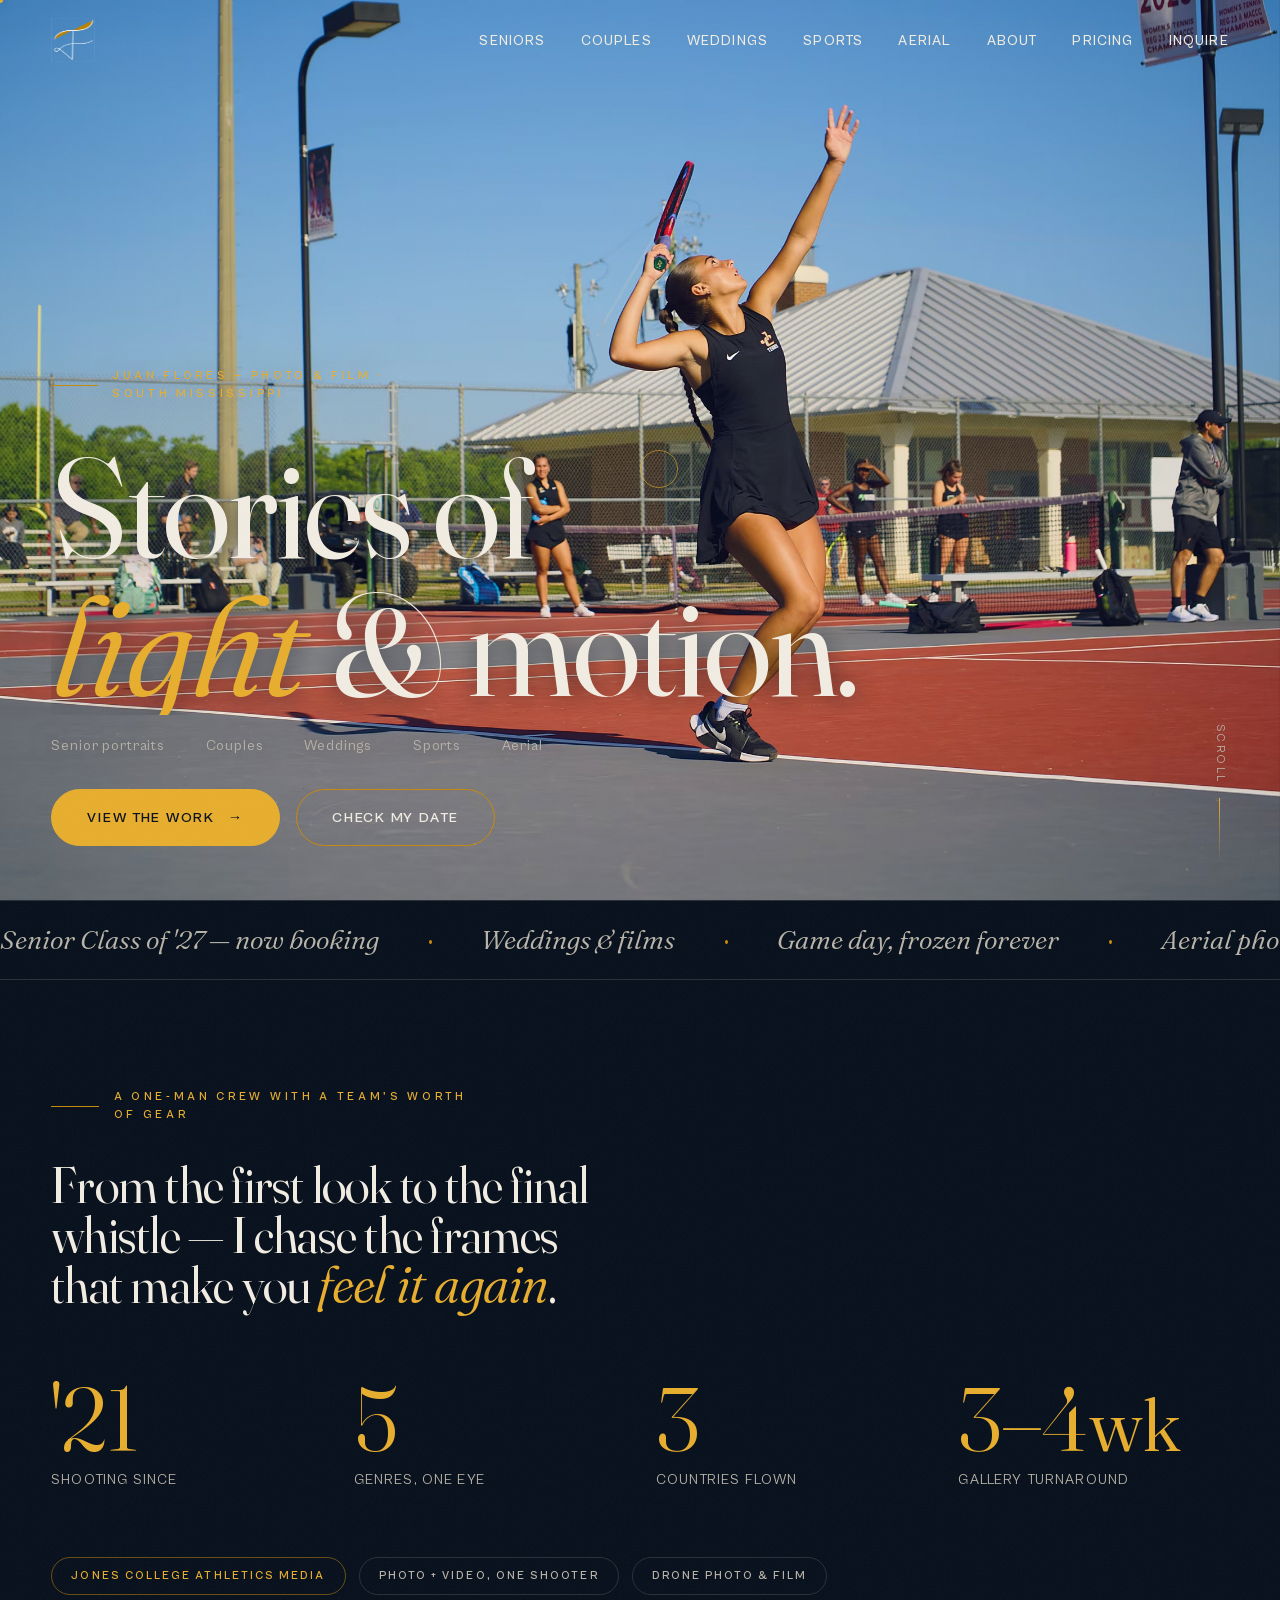
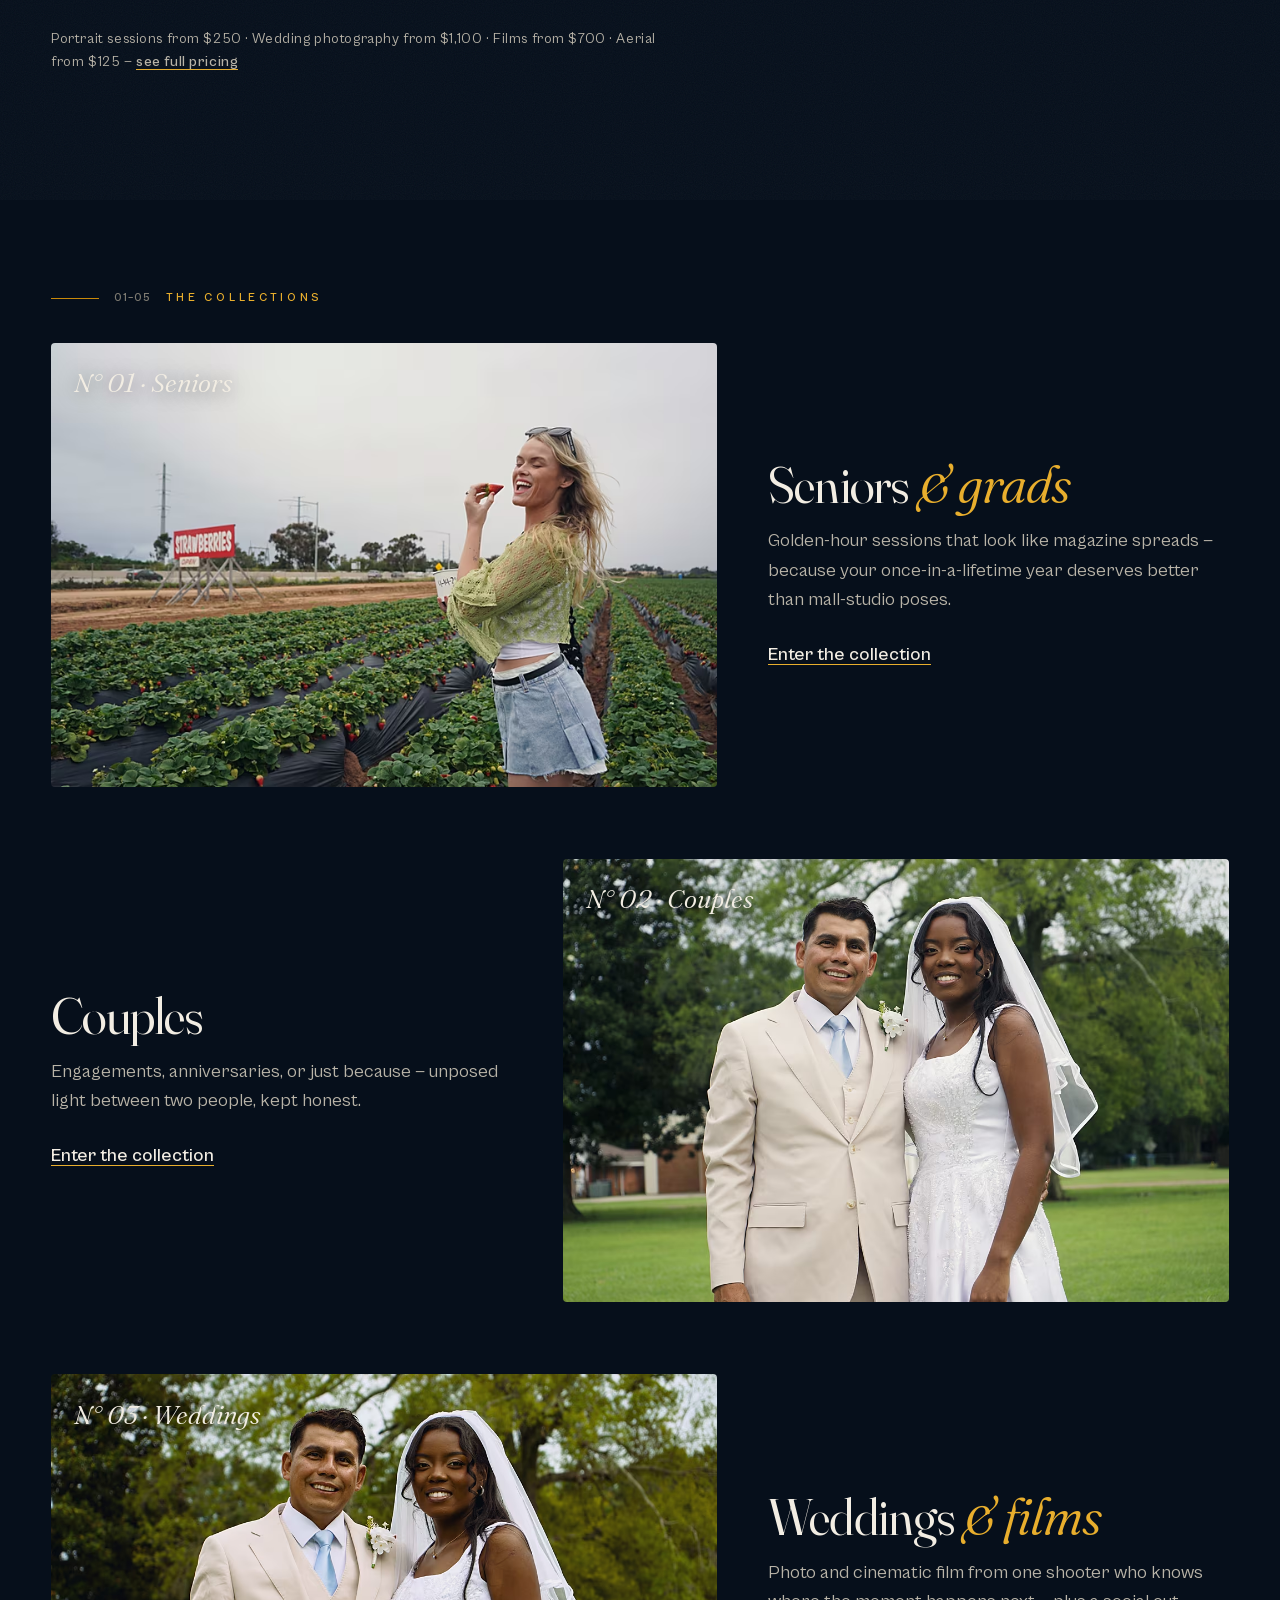
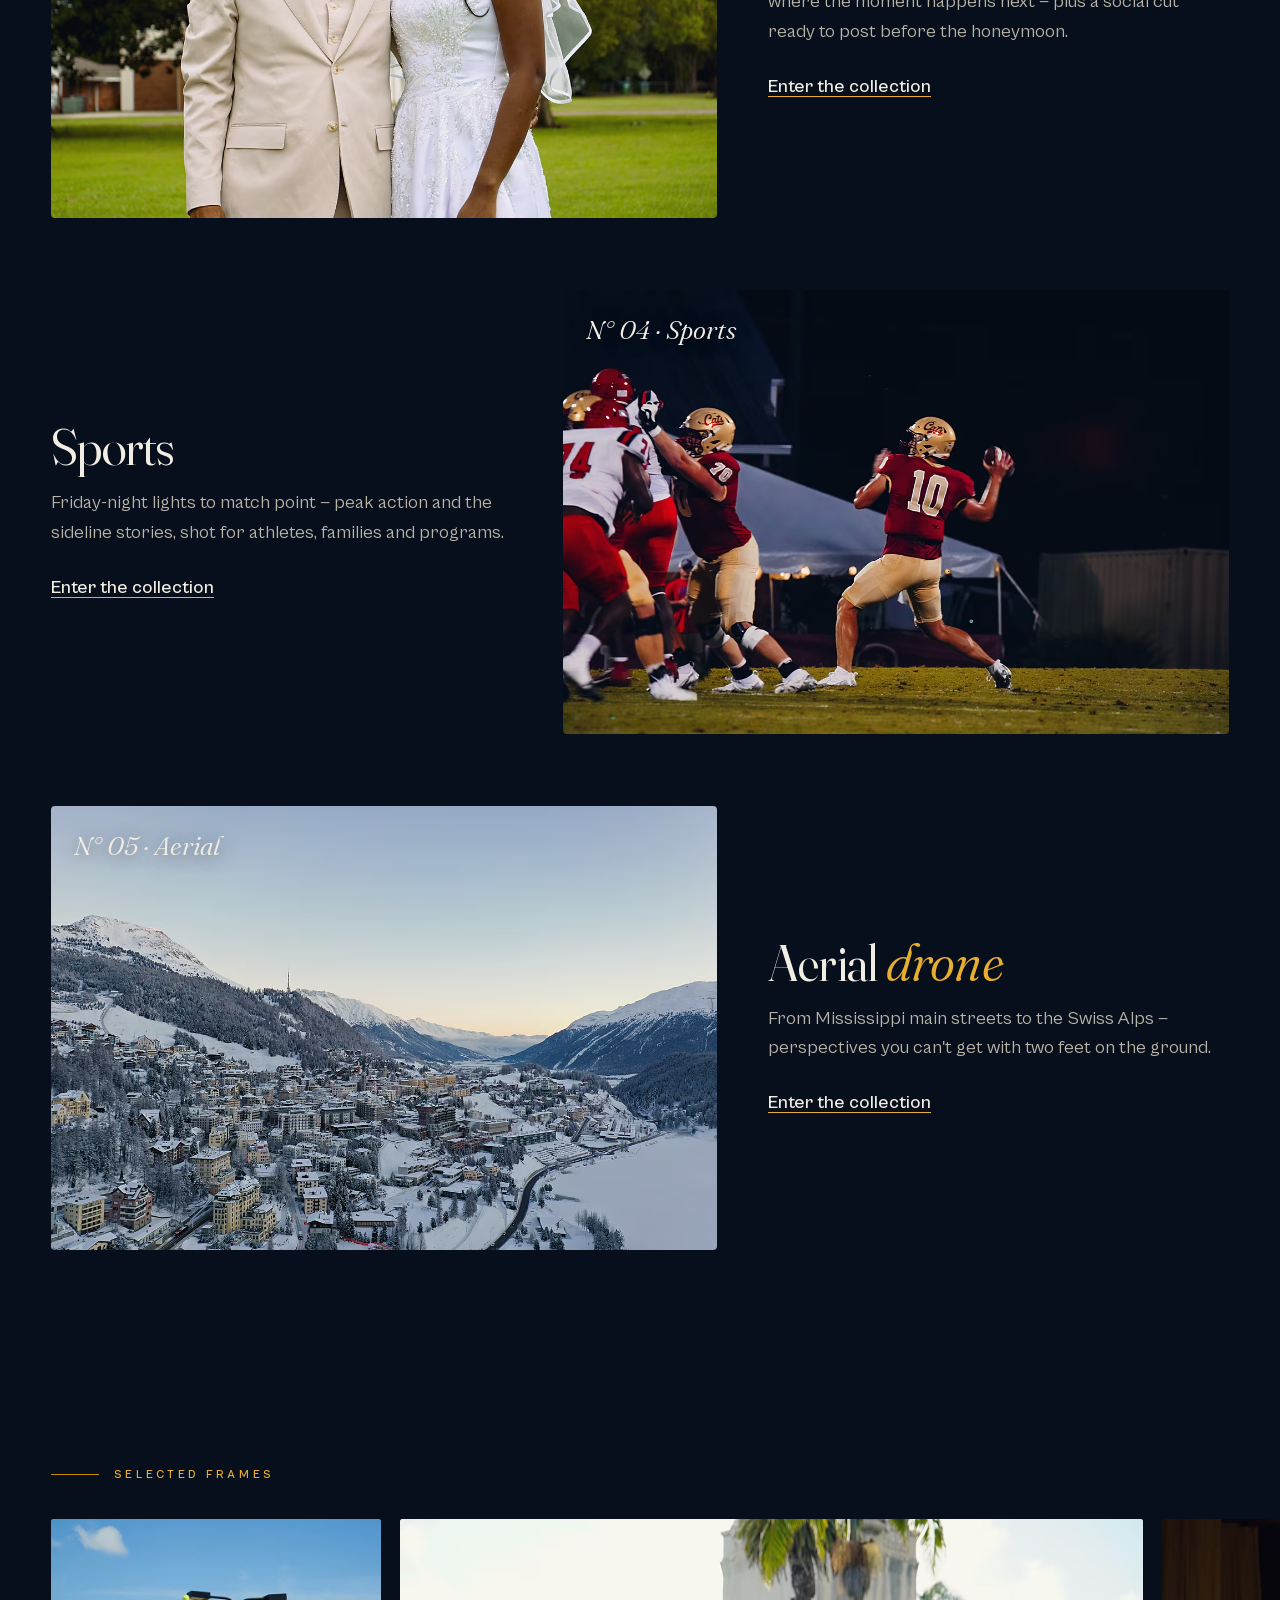
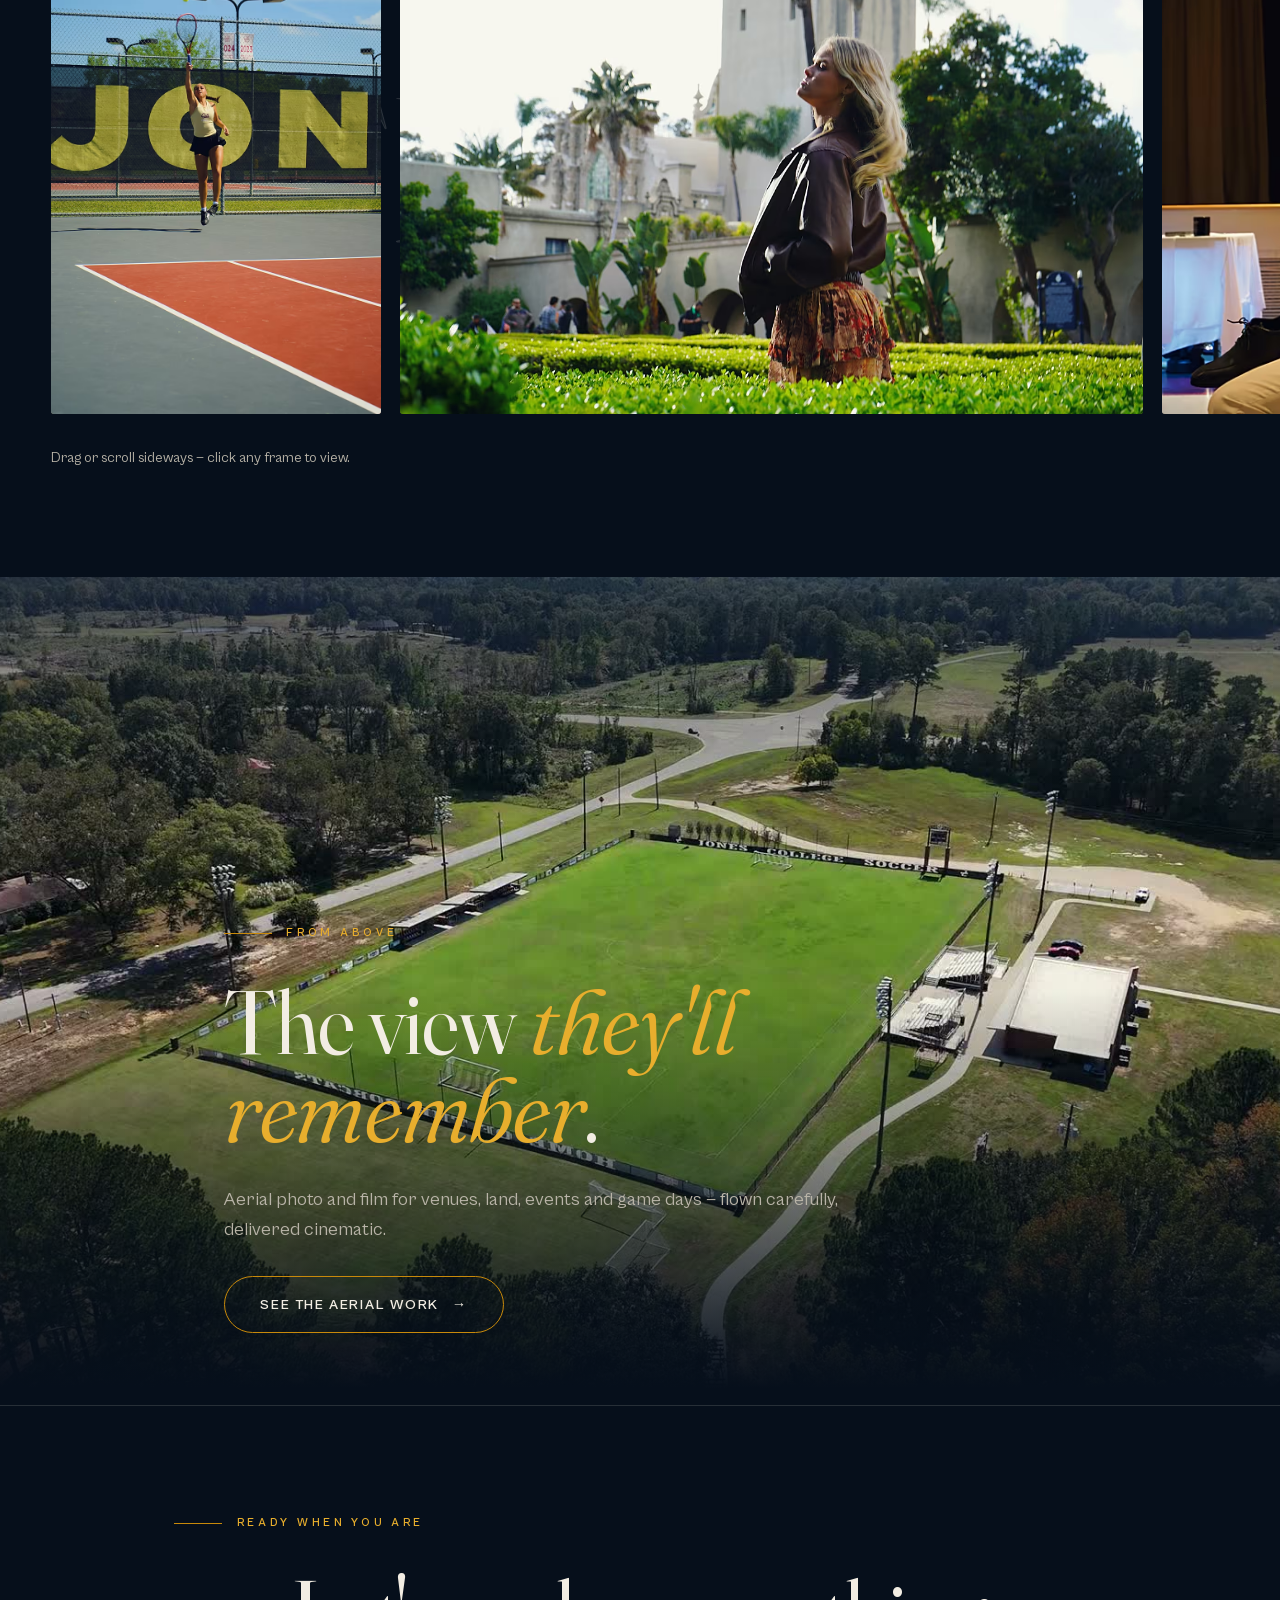
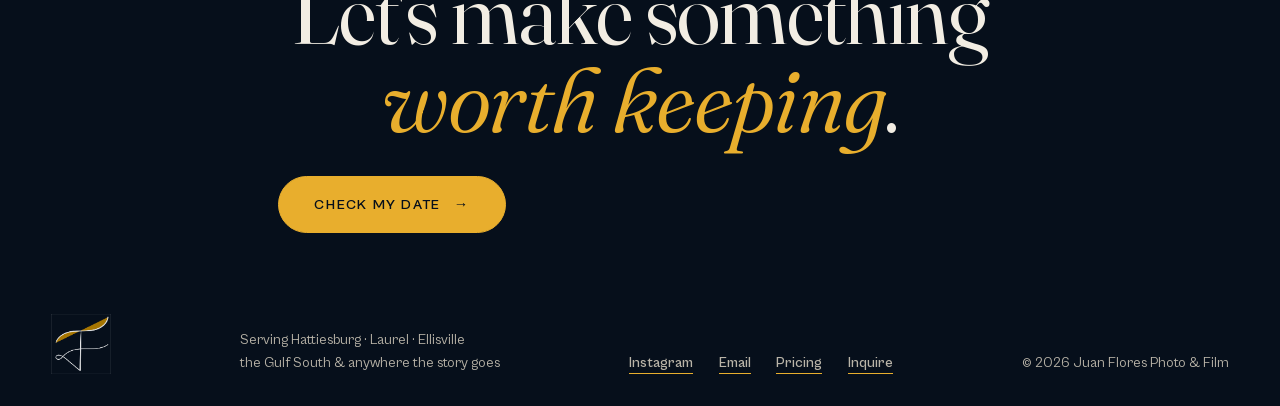
==== commit 347141c6: "v2 upgrade pass from cross-market research synthesis 12 researchers (luxury retail, award agencies, " ====
--- a/index.html
+++ b/index.html
@@ -16,6 +16,7 @@
 <link rel="apple-touch-icon" href="assets/brand/favicon.png">
 <link rel="preload" href="assets/fonts/fraunces-3.woff2" as="font" type="font/woff2" crossorigin>
 <link rel="preload" href="assets/fonts/CabinetGrotesk-Variable.woff2" as="font" type="font/woff2" crossorigin>
+<link rel="preload" as="image" type="image/avif" imagesrcset="assets/img/hero/golden-hour-tennis-serve-ellisville-ms-2400.avif 2400w, assets/img/hero/golden-hour-tennis-serve-ellisville-ms-1200.avif 1200w" imagesizes="100vw">
 <link rel="stylesheet" href="css/fonts.css">
 <link rel="stylesheet" href="css/main.css">
 <script src="js/main.js" defer></script>
@@ -39,6 +40,7 @@
 
 <div class="preloader" aria-hidden="true"><img src="assets/brand/jf-white.png" alt=""></div>
 
+<a class="skip" href="#main">Skip to content</a>
 <header class="nav">
   <a class="nav__logo" href="index.html" aria-label="JF — home">
     <img src="assets/brand/jf-white.png" alt="JF monogram — Juan Flores Photo &amp; Film">
@@ -118,11 +120,12 @@
       <span class="badge">Photo + video, one shooter</span>
       <span class="badge">Drone photo &amp; film</span>
     </div>
+    <p class="dim mt-2 reveal" style="font-size:var(--text-sm);letter-spacing:.04em">Portrait sessions from $250 · Wedding photography from $1,100 · Films from $700 · Aerial from $125 — <a class="link-line" href="pricing.html">see full pricing</a></p>
   </section>
 
   <!-- ============ COLLECTIONS ============ -->
   <section id="collections" class="section wrap">
-    <p class="eyebrow reveal">The collections</p>
+    <p class="eyebrow reveal"><span class="num">01–05</span> The collections</p>
     <div class="collections">
 
       <article class="col-card reveal">
@@ -134,7 +137,7 @@
     width="6000" height="4000" loading="lazy" decoding="async" alt="Senior laughing with a fresh-picked strawberry at the farm stand">
 </picture>
 <!-- /GALLERY:card-seniors -->
-          <span class="idx swash">Seniors</span>
+          <span class="idx swash">N° 01 · Seniors</span>
         </a>
         <div class="col-card__body">
           <h3>Seniors <em>&amp; grads</em></h3>
@@ -152,7 +155,7 @@
     width="6000" height="4000" loading="lazy" decoding="async" alt="Newlywed couple smiling together under the oaks — Petal, MS">
 </picture>
 <!-- /GALLERY:card-couples -->
-          <span class="idx swash">Couples</span>
+          <span class="idx swash">N° 02 · Couples</span>
         </a>
         <div class="col-card__body">
           <h3>Couples</h3>
@@ -170,7 +173,7 @@
     width="11584" height="7722" loading="lazy" decoding="async" alt="Bride and groom beaming shoulder to shoulder — Petal, MS wedding">
 </picture>
 <!-- /GALLERY:card-weddings -->
-          <span class="idx swash">Weddings</span>
+          <span class="idx swash">N° 03 · Weddings</span>
         </a>
         <div class="col-card__body">
           <h3>Weddings <em>&amp; films</em></h3>
@@ -188,7 +191,7 @@
     width="6000" height="4000" loading="lazy" decoding="async" alt="Quarterback cocked to throw under Friday-night lights">
 </picture>
 <!-- /GALLERY:card-sports -->
-          <span class="idx swash">Sports</span>
+          <span class="idx swash">N° 04 · Sports</span>
         </a>
         <div class="col-card__body">
           <h3>Sports</h3>
@@ -206,7 +209,8 @@
     width="5472" height="3648" loading="lazy" decoding="async" alt="Dawn aerial of a snow-buried alpine town — St. Moritz, Switzerland">
 </picture>
 <!-- /GALLERY:card-aerial -->
-          <span class="idx swash">Aerial</span>
+          <video class="card-vid" muted loop playsinline preload="none" data-hover-src="assets/video/aerial-loop.mp4" aria-hidden="true"></video>
+          <span class="idx swash">N° 05 · Aerial</span>
         </a>
         <div class="col-card__body">
           <h3>Aerial <em>drone</em></h3>
--- a/css/main.css
+++ b/css/main.css
@@ -644,3 +644,182 @@
   translate: 0 -50%; margin: 0; z-index: 0;
 }
 .strip-stage .strip { position: relative; z-index: 1; }
+
+/* ============================================================
+   v2 upgrade pass — cross-market research synthesis
+   ============================================================ */
+html { color-scheme: dark; }
+
+/* skip link */
+.skip {
+  position: fixed; top: 1rem; left: 1rem; z-index: 5000;
+  background: var(--gold-bright); color: var(--ink-950);
+  padding: 0.7rem 1.4rem; border-radius: 999px;
+  font-size: var(--text-sm); font-weight: 600;
+  translate: 0 -300%; transition: translate 0.3s;
+}
+.skip:focus-visible { translate: 0 0; }
+
+/* touch devices always see captions */
+@media (pointer: coarse) {
+  .masonry figcaption { opacity: 1; translate: 0 0; }
+}
+
+/* sticky mobile booking bar */
+.bookbar { display: none; }
+@media (max-width: 700px) {
+  .bookbar {
+    position: fixed; inset-inline: 0; bottom: 0; z-index: 900;
+    display: flex; gap: 0.8rem;
+    padding: 0.7rem var(--gutter) calc(0.7rem + env(safe-area-inset-bottom));
+    background: color-mix(in srgb, var(--ink-950) 88%, transparent);
+    -webkit-backdrop-filter: blur(14px);
+    backdrop-filter: blur(14px);
+    border-top: 1px solid var(--line);
+    translate: 0 110%; transition: translate 0.45s var(--ease-swift);
+  }
+  .bookbar.is-on { translate: 0 0; }
+  .bookbar .btn { flex: 1; justify-content: center; padding: 0.85rem 1rem; min-height: 48px; }
+}
+
+/* featured pricing tier */
+.tier--featured {
+  border-color: var(--gold);
+  background: linear-gradient(160deg, color-mix(in srgb, var(--ink-800) 46%, transparent), transparent 60%);
+}
+@media (min-width: 1100px) { .tier--featured { translate: 0 -10px; } }
+.tier--featured:hover { translate: 0 -14px; }
+.tier__badge {
+  position: absolute; top: -0.7rem; left: 2rem;
+  background: var(--gold-bright); color: var(--ink-950);
+  font-size: var(--text-xs); font-weight: 600;
+  letter-spacing: 0.18em; text-transform: uppercase;
+  padding: 0.3rem 0.9rem; border-radius: 999px;
+}
+.tier .reframe { font-size: var(--text-sm); color: var(--gold-bright); }
+.assure {
+  display: block; font-size: var(--text-xs); font-weight: 600;
+  letter-spacing: 0.22em; text-transform: uppercase;
+  color: var(--gold-bright); margin-top: 1rem;
+}
+
+/* availability line */
+.avail {
+  display: flex; align-items: center; gap: 0.7rem;
+  font-size: var(--text-sm); letter-spacing: 0.08em;
+  color: var(--paper-dim); margin-top: 1.4rem;
+}
+.avail__dot {
+  width: 8px; height: 8px; border-radius: 50%;
+  background: var(--gold-bright); flex: none;
+  box-shadow: 0 0 0 0 color-mix(in srgb, var(--gold-bright) 50%, transparent);
+  animation: avail-pulse 2.2s var(--ease-out) infinite;
+}
+@keyframes avail-pulse { to { box-shadow: 0 0 0 10px transparent; } }
+@media (prefers-reduced-motion: reduce) { .avail__dot { animation: none; } }
+
+/* form: session-type pills */
+.pills { display: flex; flex-wrap: wrap; gap: 0.6rem; }
+.pills label { position: relative; cursor: pointer; }
+.pills input {
+  position: absolute; inset: 0; opacity: 0; pointer-events: none;
+}
+.pills span {
+  display: inline-block; padding: 0.55rem 1.15rem;
+  border: 1px solid var(--line); border-radius: 999px;
+  font-size: var(--text-sm); color: var(--paper-dim);
+  transition: border-color 0.3s, color 0.3s, background 0.3s;
+}
+.pills label:hover span { border-color: color-mix(in srgb, var(--gold) 55%, transparent); }
+.pills input:checked + span {
+  background: var(--gold-bright); border-color: var(--gold-bright);
+  color: var(--ink-950); font-weight: 600;
+}
+.pills input:focus-visible + span { outline: 2px solid var(--gold-bright); outline-offset: 3px; }
+
+/* film embed facade */
+.film-embed {
+  position: relative; aspect-ratio: 16 / 9; max-width: 1100px;
+  overflow: clip; border-radius: 4px; cursor: pointer;
+}
+.film-embed img { width: 100%; height: 100%; object-fit: cover; transition: scale 1.2s var(--ease-out); }
+.film-embed:hover img { scale: 1.04; }
+.film-embed__play {
+  position: absolute; inset: 0; display: grid; place-items: center;
+  font-size: var(--text-xs); font-weight: 600;
+  letter-spacing: 0.22em; text-transform: uppercase; color: var(--ink-950);
+}
+.film-embed__play::before {
+  content: ''; position: absolute; width: 92px; height: 92px;
+  border-radius: 50%; background: var(--gold-bright); z-index: -1;
+  transition: scale 0.45s var(--ease-out);
+}
+.film-embed:hover .film-embed__play::before { scale: 1.1; }
+
+/* pull quotes (ships empty until real quotes land) */
+.pullquote {
+  max-width: 34ch; font-family: var(--font-display);
+  font-style: italic; font-weight: 340;
+  font-size: var(--text-xl); line-height: 1.15; color: var(--paper);
+  border-left: 2px solid var(--gold); padding-left: 1.6rem;
+}
+.pullquote footer {
+  margin-top: 1.2rem; font-family: var(--font-body); font-style: normal;
+  font-size: var(--text-xs); font-weight: 600;
+  letter-spacing: 0.22em; text-transform: uppercase; color: var(--gold-bright);
+}
+
+/* gallery interludes (column-span breaks the masonry flow) */
+.interlude {
+  column-span: all;
+  border-block: 1px solid var(--line);
+  padding-block: clamp(3.5rem, 9vh, 6rem);
+  margin-block: clamp(2rem, 5vh, 3.5rem);
+}
+.interlude__line {
+  font-family: var(--font-display); font-weight: 340;
+  font-size: var(--text-xl); line-height: 1.15; max-width: 28ch;
+}
+
+/* next-collection exit ramp */
+.next-col {
+  position: relative; display: grid; align-items: end;
+  height: clamp(300px, 45vh, 480px);
+  overflow: clip; isolation: isolate;
+}
+.next-col picture, .next-col img {
+  position: absolute; inset: 0; width: 100%; height: 100%;
+  object-fit: cover; object-position: center 30%; z-index: -1;
+  transition: scale 1.4s var(--ease-out);
+}
+.next-col:hover img { scale: 1.05; }
+.next-col::after {
+  content: ''; position: absolute; inset: 0; z-index: -1;
+  background: linear-gradient(to top, var(--ink-950) 4%, color-mix(in srgb, var(--ink-950) 45%, transparent) 60%);
+}
+.next-col__text { padding: 0 var(--gutter) clamp(2rem, 5vh, 3.5rem); }
+.next-col h2 { font-size: var(--text-2xl); }
+.next-col .arrow { display: inline-block; transition: translate 0.35s var(--ease-out); }
+.next-col:hover .arrow { translate: 8px 0; }
+
+/* sports coverage ledger */
+.ledger { list-style: none; max-width: 900px; }
+.ledger li {
+  display: grid; grid-template-columns: 6rem 1fr auto;
+  gap: 1.5rem; align-items: baseline;
+  padding-block: 1.1rem; border-bottom: 1px solid var(--line);
+  font-size: var(--text-sm);
+}
+.ledger__date { font-family: var(--font-display); font-style: italic; color: var(--gold-bright); }
+.ledger__venue { color: var(--paper-dim); letter-spacing: 0.08em; text-transform: uppercase; font-size: var(--text-xs); }
+@media (max-width: 640px) {
+  .ledger li { grid-template-columns: 1fr auto; }
+  .ledger__date { display: none; }
+}
+
+/* hover video preview on collection cards */
+.card-vid {
+  position: absolute; inset: 0; width: 100%; height: 100%;
+  object-fit: cover; opacity: 0; transition: opacity 0.5s;
+}
+.card-vid.is-playing { opacity: 1; }
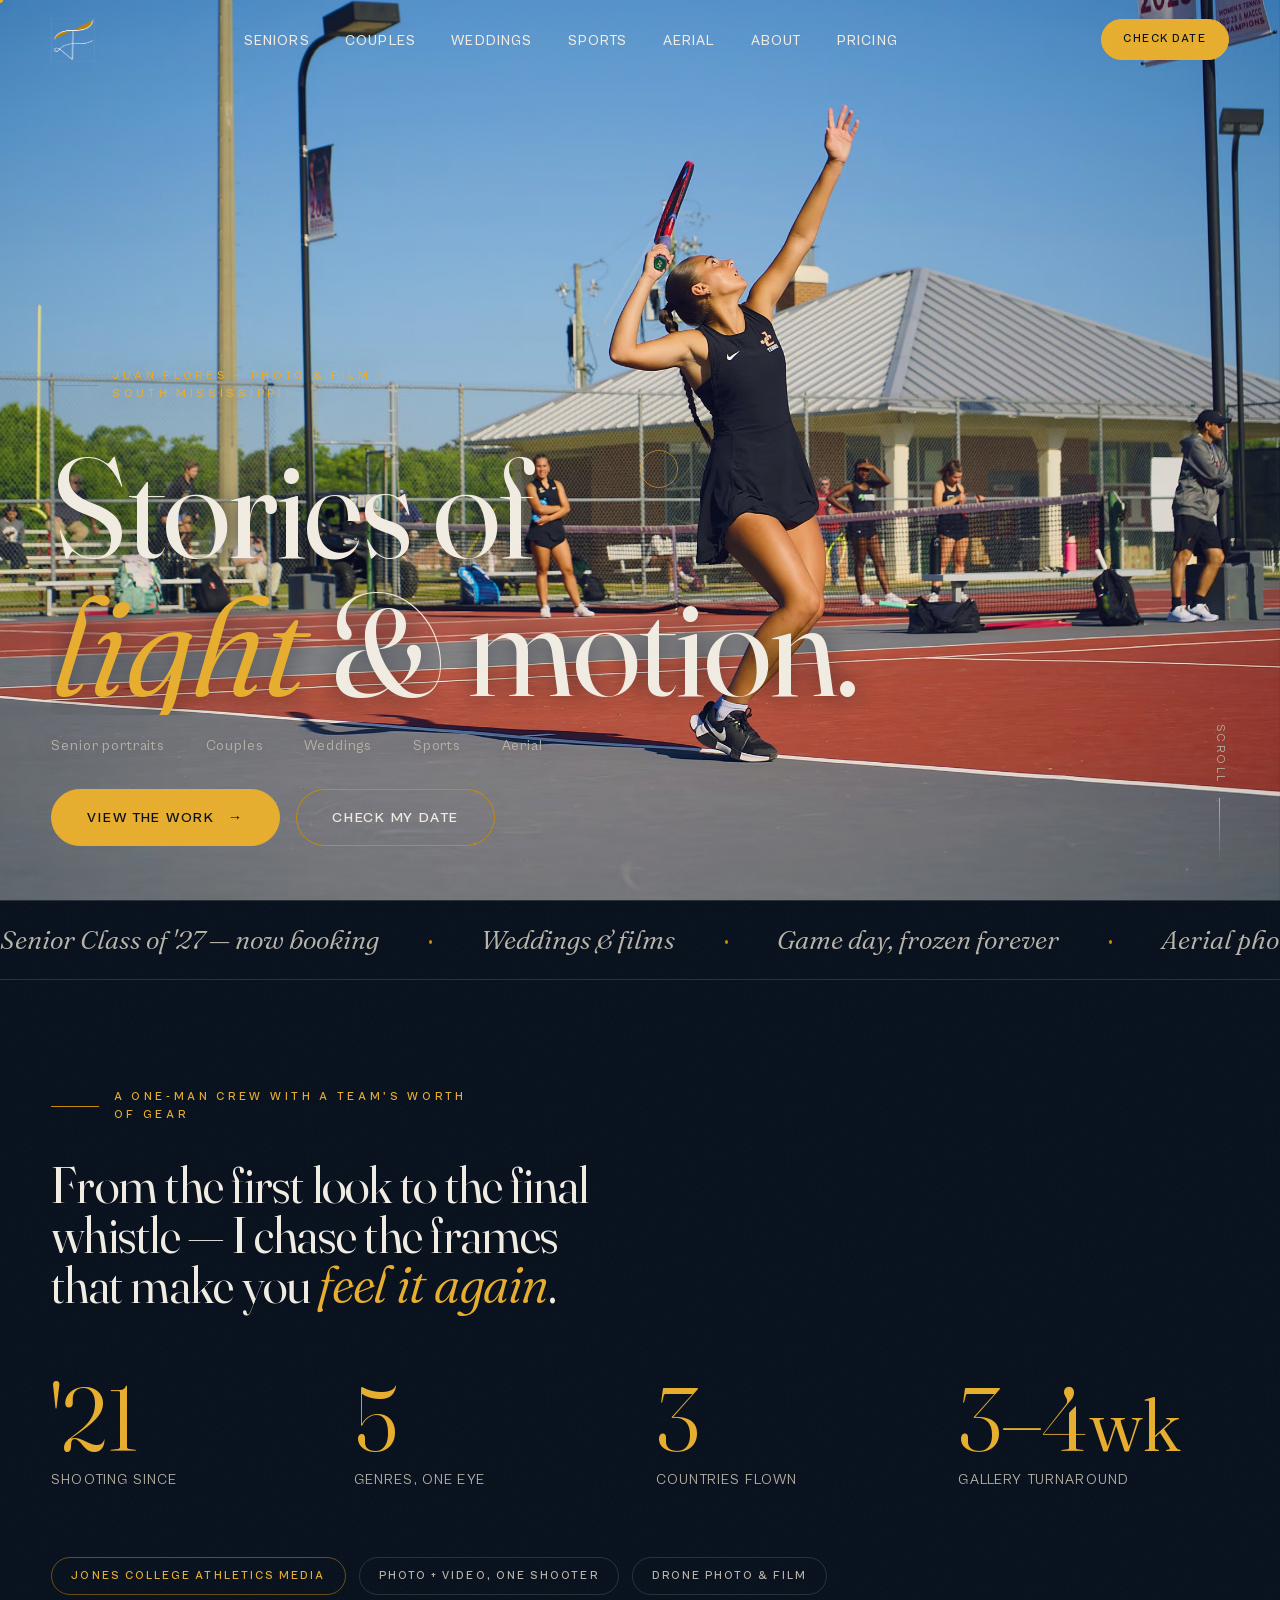
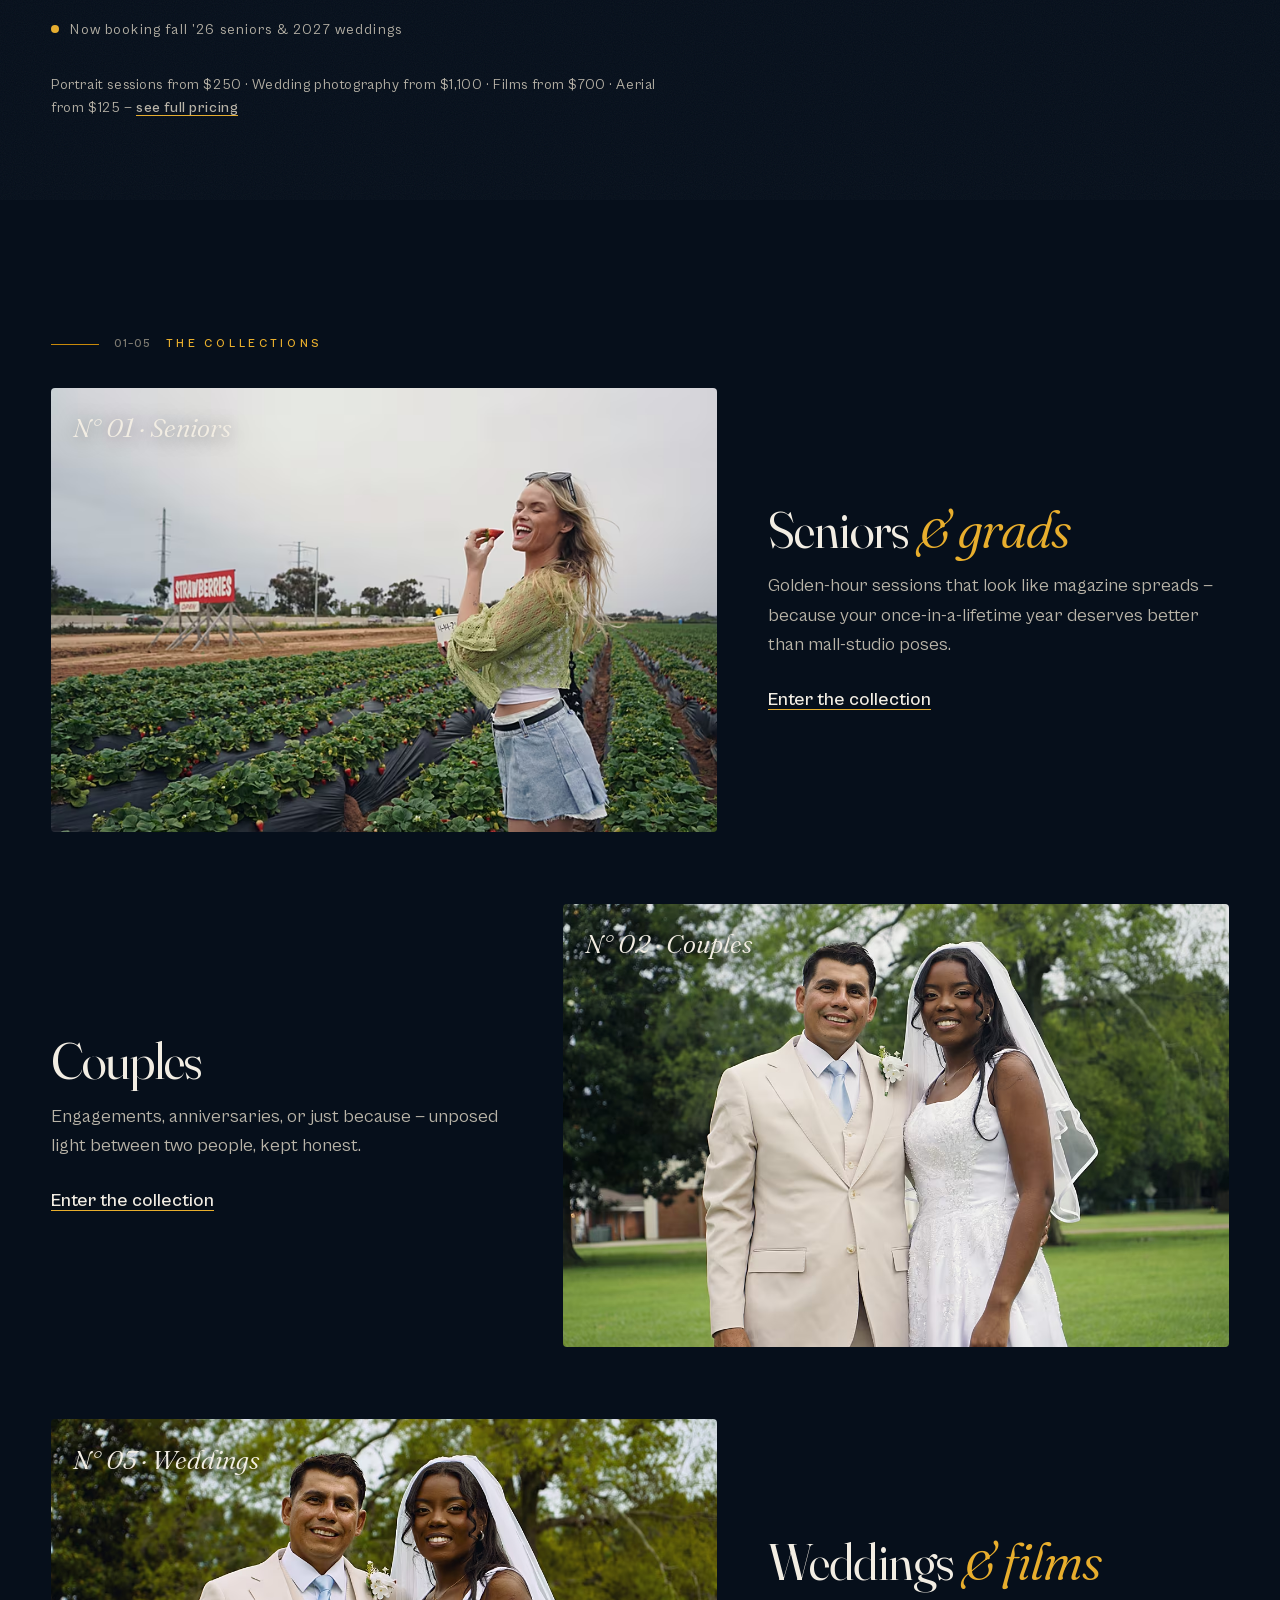
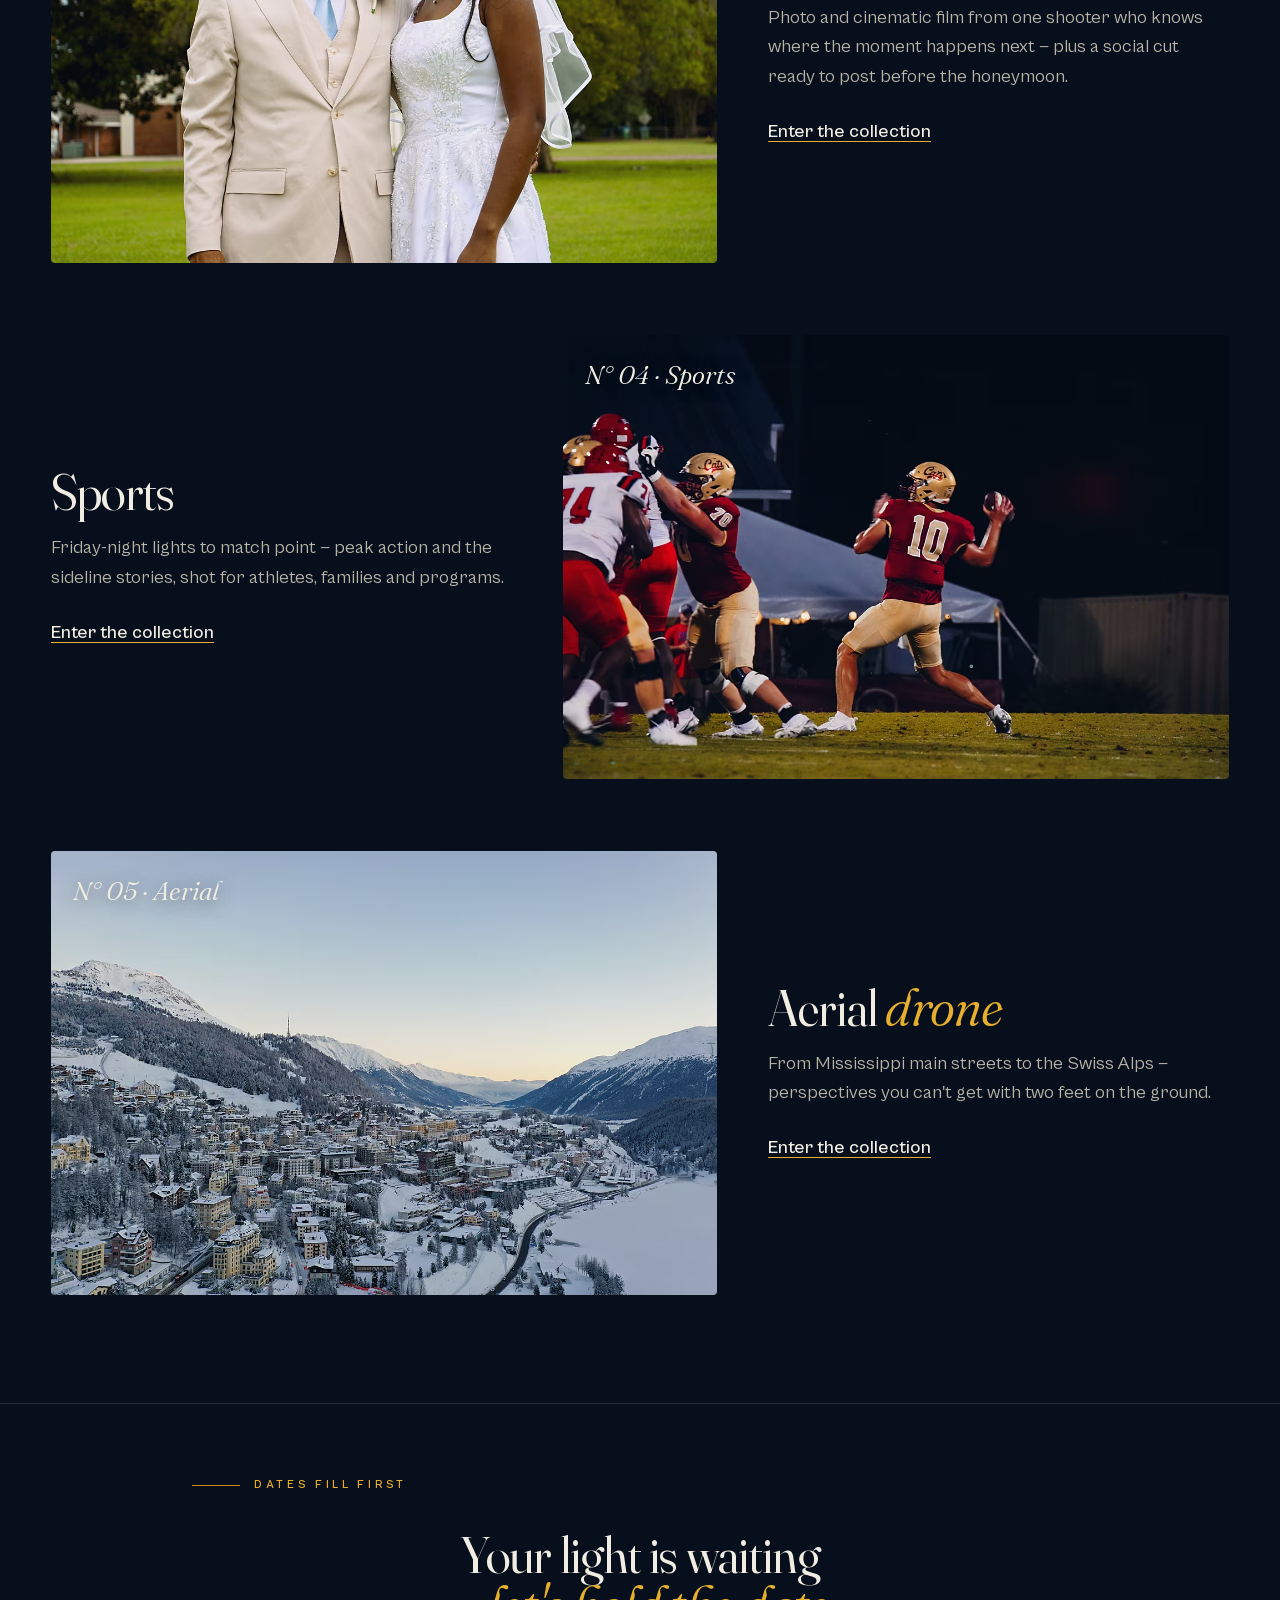
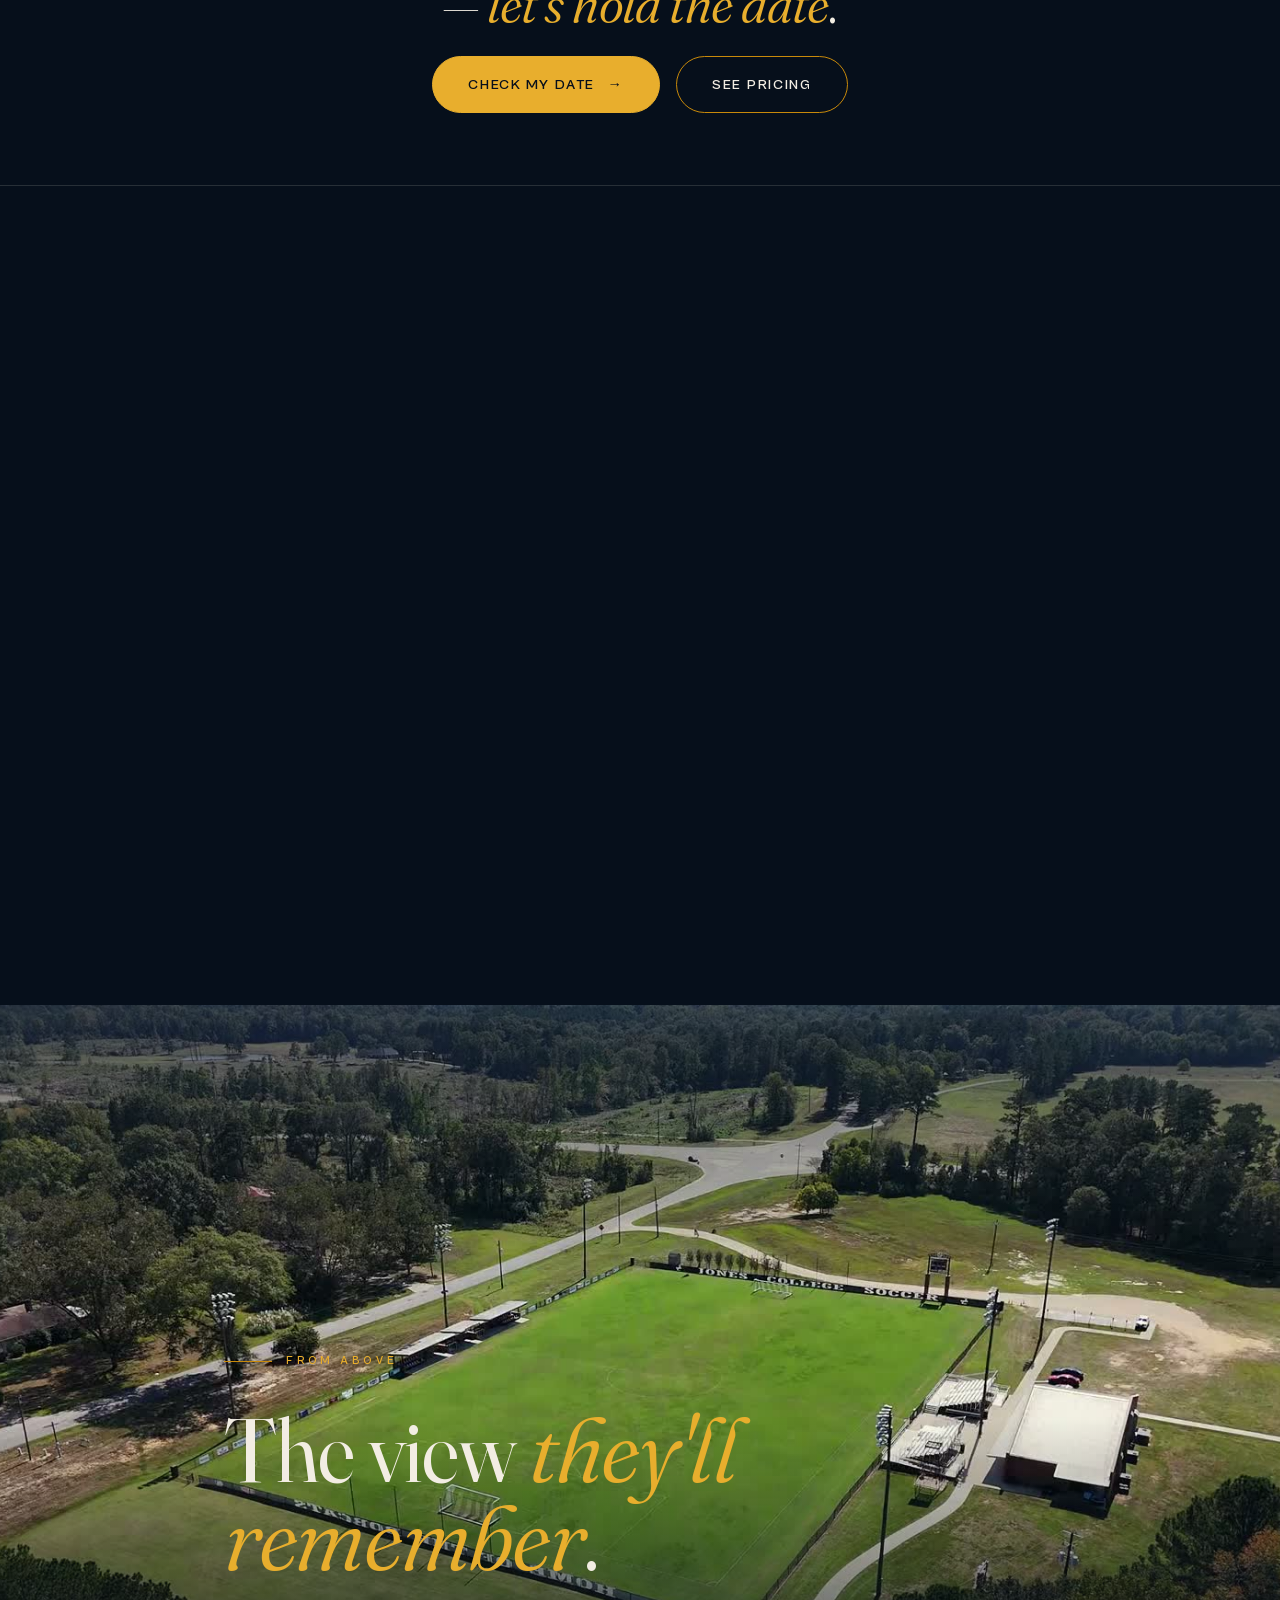
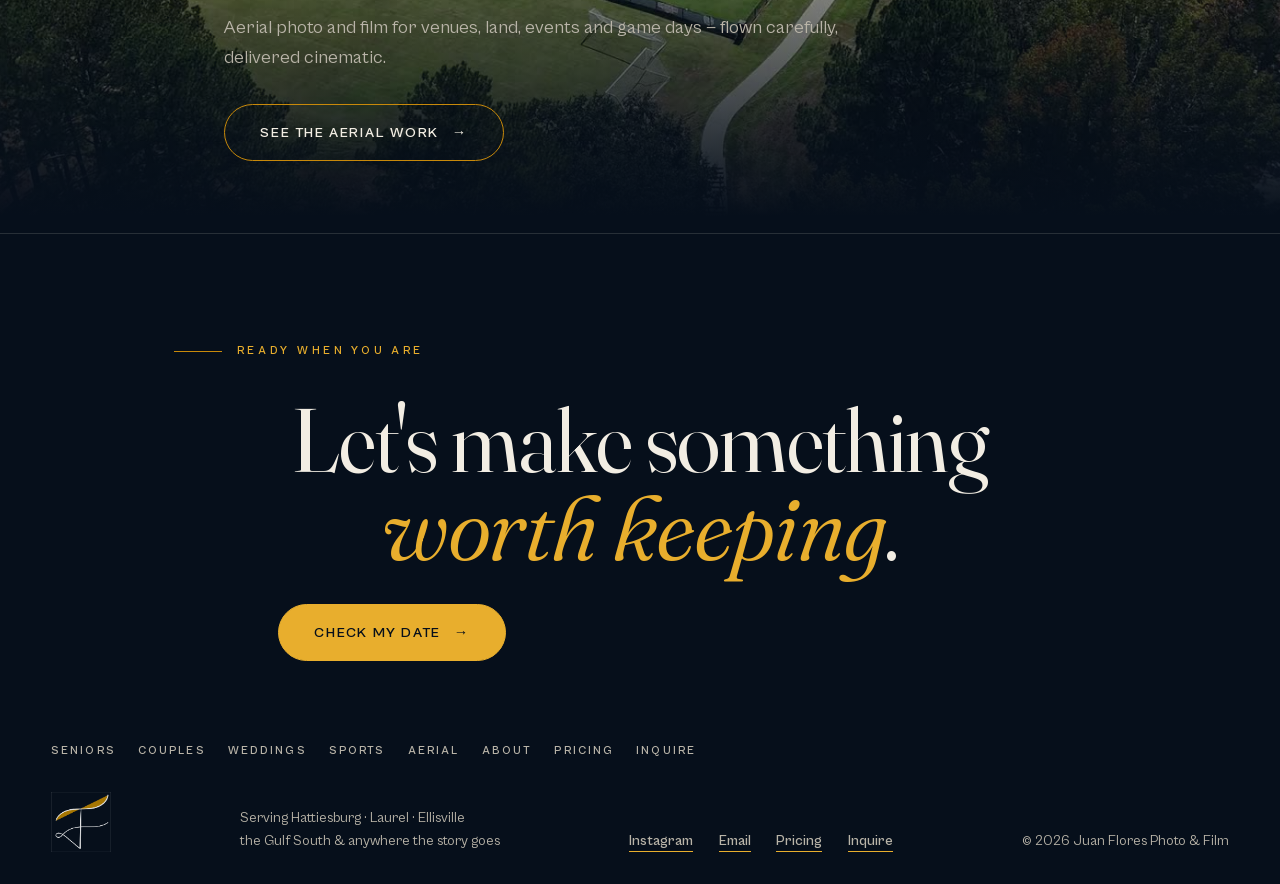
==== commit ee4b3e24: "v3 upgrade: conversion CTAs, strip UX, SEO and a11y polish Add desktop nav book CTA, homepage availa" ====
--- a/index.html
+++ b/index.html
@@ -6,12 +6,23 @@
 <title>Hattiesburg MS Photographer &amp; Videographer | Juan Flores Photo &amp; Film</title>
 <meta name="description" content="Senior portraits, couples, weddings, sports and drone photography across Hattiesburg, Laurel and Ellisville, Mississippi. Stories of light and motion by Juan Flores.">
 <meta name="theme-color" content="#060f1b">
+<meta name="author" content="Juan Flores">
+<meta name="geo.region" content="US-MS">
+<meta name="geo.placename" content="Hattiesburg">
 <link rel="canonical" href="https://jkl5713-bot.github.io/jf-photography/">
+<meta property="og:site_name" content="Juan Flores Photo &amp; Film">
+<meta property="og:locale" content="en_US">
 <meta property="og:title" content="Juan Flores Photo &amp; Film — Stories of Light &amp; Motion">
 <meta property="og:description" content="Senior portraits, couples, weddings, sports and aerial across South Mississippi.">
 <meta property="og:type" content="website">
 <meta property="og:url" content="https://jkl5713-bot.github.io/jf-photography/">
 <meta property="og:image" content="https://jkl5713-bot.github.io/jf-photography/assets/img/hero/golden-hour-tennis-serve-ellisville-ms-1200.jpg">
+<meta property="og:image:width" content="1200">
+<meta property="og:image:height" content="800">
+<meta name="twitter:card" content="summary_large_image">
+<meta name="twitter:title" content="Juan Flores Photo &amp; Film — Stories of Light &amp; Motion">
+<meta name="twitter:description" content="Senior portraits, couples, weddings, sports and aerial across South Mississippi.">
+<meta name="twitter:image" content="https://jkl5713-bot.github.io/jf-photography/assets/img/hero/golden-hour-tennis-serve-ellisville-ms-1200.jpg">
 <link rel="icon" href="assets/brand/favicon.png">
 <link rel="apple-touch-icon" href="assets/brand/favicon.png">
 <link rel="preload" href="assets/fonts/fraunces-3.woff2" as="font" type="font/woff2" crossorigin>
@@ -24,15 +35,46 @@
 <script type="application/ld+json">
 {
   "@context": "https://schema.org",
-  "@type": "LocalBusiness",
+  "@type": ["LocalBusiness", "ProfessionalService"],
   "name": "Juan Flores Photo & Film",
+  "alternateName": "JF Photo & Film",
   "url": "https://jkl5713-bot.github.io/jf-photography/",
   "image": "https://jkl5713-bot.github.io/jf-photography/assets/brand/jf-blue-gold.jpg",
+  "logo": "https://jkl5713-bot.github.io/jf-photography/assets/brand/jf-white.png",
   "email": "jkl81694@gmail.com",
   "sameAs": ["https://www.instagram.com/j.f.official"],
   "priceRange": "$$",
-  "areaServed": ["Hattiesburg MS", "Laurel MS", "Ellisville MS", "Petal MS", "Jones County MS"],
-  "description": "Senior portrait, couples, wedding, sports and drone photography and videography serving Hattiesburg, Laurel and Ellisville, Mississippi."
+  "currenciesAccepted": "USD",
+  "paymentAccepted": "Cash, Check, Venmo, Zelle, Cash App, PayPal, Apple Pay",
+  "areaServed": [
+    {"@type": "City", "name": "Hattiesburg", "containedInPlace": {"@type": "State", "name": "Mississippi"}},
+    {"@type": "City", "name": "Laurel", "containedInPlace": {"@type": "State", "name": "Mississippi"}},
+    {"@type": "City", "name": "Ellisville", "containedInPlace": {"@type": "State", "name": "Mississippi"}},
+    {"@type": "City", "name": "Petal", "containedInPlace": {"@type": "State", "name": "Mississippi"}}
+  ],
+  "address": {
+    "@type": "PostalAddress",
+    "addressLocality": "Hattiesburg",
+    "addressRegion": "MS",
+    "addressCountry": "US"
+  },
+  "geo": {
+    "@type": "GeoCoordinates",
+    "latitude": 31.3271,
+    "longitude": -89.2903
+  },
+  "description": "Senior portrait, couples, wedding, sports and drone photography and videography serving Hattiesburg, Laurel and Ellisville, Mississippi.",
+  "hasOfferCatalog": {
+    "@type": "OfferCatalog",
+    "name": "Photography & Film Collections",
+    "itemListElement": [
+      {"@type": "Offer", "itemOffered": {"@type": "Service", "name": "Senior portrait sessions"}, "priceSpecification": {"@type": "PriceSpecification", "priceCurrency": "USD", "minPrice": "250"}},
+      {"@type": "Offer", "itemOffered": {"@type": "Service", "name": "Wedding photography"}, "priceSpecification": {"@type": "PriceSpecification", "priceCurrency": "USD", "minPrice": "1100"}},
+      {"@type": "Offer", "itemOffered": {"@type": "Service", "name": "Wedding highlight film"}, "priceSpecification": {"@type": "PriceSpecification", "priceCurrency": "USD", "minPrice": "700"}},
+      {"@type": "Offer", "itemOffered": {"@type": "Service", "name": "Sports game coverage"}, "priceSpecification": {"@type": "PriceSpecification", "priceCurrency": "USD", "minPrice": "125"}},
+      {"@type": "Offer", "itemOffered": {"@type": "Service", "name": "Aerial drone photography"}, "priceSpecification": {"@type": "PriceSpecification", "priceCurrency": "USD", "minPrice": "125"}}
+    ]
+  }
 }
 </script>
 </head>
@@ -46,7 +88,7 @@
     <img src="assets/brand/jf-white.png" alt="JF monogram — Juan Flores Photo &amp; Film">
   </a>
   <nav aria-label="Primary">
-    <ul class="nav__links">
+    <ul class="nav__links" id="primary-nav">
       <li><a href="seniors.html">Seniors</a></li>
       <li><a href="couples.html">Couples</a></li>
       <li><a href="weddings.html">Weddings</a></li>
@@ -57,7 +99,8 @@
       <li><a href="inquire.html">Inquire</a></li>
     </ul>
   </nav>
-  <button class="nav__toggle" aria-expanded="false">Menu</button>
+  <a class="btn btn--solid nav__cta" href="inquire.html">Check date</a>
+  <button class="nav__toggle" aria-expanded="false" aria-controls="primary-nav" aria-label="Open menu">Menu</button>
 </header>
 
 <main id="main">
@@ -120,6 +163,7 @@
       <span class="badge">Photo + video, one shooter</span>
       <span class="badge">Drone photo &amp; film</span>
     </div>
+    <p class="avail reveal mt-2"><span class="avail__dot" aria-hidden="true"></span><span data-avail></span></p>
     <p class="dim mt-2 reveal" style="font-size:var(--text-sm);letter-spacing:.04em">Portrait sessions from $250 · Wedding photography from $1,100 · Films from $700 · Aerial from $125 — <a class="link-line" href="pricing.html">see full pricing</a></p>
   </section>
 
@@ -222,6 +266,17 @@
     </div>
   </section>
 
+  <!-- ============ MID CTA ============ -->
+  <section class="cta-band wrap" aria-label="Book a session">
+    <p class="eyebrow reveal" style="justify-content:center">Dates fill first</p>
+    <h2 class="reveal">Your light is waiting — <em>let's hold the date</em>.</h2>
+    <div class="reveal" style="--d:.15s">
+      <a class="btn btn--solid" href="inquire.html">Check my date <span class="arrow">&rarr;</span></a>
+      &nbsp;&nbsp;
+      <a class="btn" href="pricing.html">See pricing</a>
+    </div>
+  </section>
+
   <!-- ============ SELECTED FRAMES ============ -->
   <section class="section strip-stage">
     <p class="big-word" aria-hidden="true">FLORES</p>
@@ -337,6 +392,16 @@
       <h2 class="reveal">Let's make something <em>worth keeping</em>.</h2>
       <p class="mt-2"><a class="btn btn--solid" href="inquire.html">Check my date <span class="arrow">&rarr;</span></a></p>
     </div>
+    <nav class="footer__map" aria-label="Site">
+      <a href="seniors.html">Seniors</a>
+      <a href="couples.html">Couples</a>
+      <a href="weddings.html">Weddings</a>
+      <a href="sports.html">Sports</a>
+      <a href="aerial.html">Aerial</a>
+      <a href="about.html">About</a>
+      <a href="pricing.html">Pricing</a>
+      <a href="inquire.html">Inquire</a>
+    </nav>
     <div class="footer__grid">
       <img src="assets/brand/jf-white.png" alt="JF monogram">
       <p>Serving Hattiesburg · Laurel · Ellisville<br>the Gulf South &amp; anywhere the story goes</p>
--- a/css/main.css
+++ b/css/main.css
@@ -481,6 +481,7 @@
 /* ---------- pricing ---------- */
 .tiers { display: grid; grid-template-columns: repeat(auto-fit, minmax(280px, 1fr)); gap: 1.4rem; }
 .tier {
+  position: relative;
   border: 1px solid var(--line); border-radius: 6px;
   padding: 2.4rem 2rem;
   background: linear-gradient(160deg, color-mix(in srgb, var(--ink-800) 34%, transparent), transparent 55%);
@@ -823,3 +824,153 @@
   object-fit: cover; opacity: 0; transition: opacity 0.5s;
 }
 .card-vid.is-playing { opacity: 1; }
+
+/* ============================================================
+   v3 upgrade — conversion, strip UX, a11y, performance polish
+   ============================================================ */
+
+/* desktop nav book CTA */
+.nav__cta {
+  display: none;
+  margin-left: 1.2rem;
+  padding: 0.65rem 1.35rem;
+  font-size: var(--text-xs);
+}
+@media (min-width: 1161px) {
+  .nav { gap: 1rem; }
+  .nav__cta { display: inline-flex; }
+  .nav__links a[href="inquire.html"] { display: none; }
+}
+@media (max-width: 1160px) {
+  .nav__cta { display: none !important; }
+}
+
+/* film-strip shell with arrow controls */
+.strip-shell { position: relative; }
+.strip-shell .strip { scroll-behavior: smooth; }
+.strip__btn {
+  position: absolute; top: 50%; z-index: 2;
+  translate: 0 -50%;
+  width: 2.75rem; height: 2.75rem;
+  border-radius: 50%;
+  border: 1px solid color-mix(in srgb, var(--paper) 22%, transparent);
+  background: color-mix(in srgb, var(--ink-950) 72%, transparent);
+  -webkit-backdrop-filter: blur(10px);
+  backdrop-filter: blur(10px);
+  color: var(--paper);
+  display: grid; place-items: center;
+  font-size: 1.15rem; line-height: 1;
+  transition: border-color 0.3s, background 0.3s, opacity 0.3s, color 0.3s;
+}
+.strip__btn:hover {
+  border-color: var(--gold-bright);
+  color: var(--gold-bright);
+  background: color-mix(in srgb, var(--ink-900) 88%, transparent);
+}
+.strip__btn:disabled { opacity: 0.25; pointer-events: none; }
+.strip__btn--prev { left: max(0.5rem, calc(var(--gutter) - 0.5rem)); }
+.strip__btn--next { right: max(0.5rem, calc(var(--gutter) - 0.5rem)); }
+@media (max-width: 700px) {
+  .strip__btn { display: none; }
+}
+.strip.is-dragging { cursor: grabbing; scroll-snap-type: none; user-select: none; }
+.strip.is-dragging figure { pointer-events: none; }
+.strip { cursor: grab; -webkit-overflow-scrolling: touch; }
+
+/* strip blur-up only when JS is active (html.js set by main.js) */
+.js .strip img { opacity: 0; transition: opacity 0.55s var(--ease-out); }
+.js .strip img.is-loaded { opacity: 1; }
+
+/* lightbox swipe hint + caption */
+.lightbox { touch-action: pan-y; }
+.lightbox__cap {
+  max-width: 60ch; margin: 0.55rem auto 0;
+  text-align: center; color: var(--paper-dim);
+  font-size: var(--text-xs); letter-spacing: 0.12em; text-transform: uppercase;
+}
+
+/* form submit busy state */
+.form.is-sending .btn[type="submit"] {
+  opacity: 0.65; pointer-events: none;
+}
+.form.is-sending .btn[type="submit"]::after {
+  content: '…';
+}
+
+/* soft mid-page CTA band */
+.cta-band {
+  border-block: 1px solid var(--line);
+  padding-block: clamp(3rem, 8vh, 5.5rem);
+  text-align: center;
+}
+.cta-band h2 {
+  font-size: var(--text-xl);
+  max-width: 22ch;
+  margin-inline: auto;
+  margin-bottom: 1.6rem;
+}
+
+/* footer collection map */
+.footer__map {
+  display: flex; flex-wrap: wrap; gap: 0.9rem 1.4rem;
+  margin-bottom: 2rem;
+  font-size: var(--text-xs); font-weight: 600;
+  letter-spacing: 0.18em; text-transform: uppercase;
+  color: var(--paper-faint);
+}
+.footer__map a { color: var(--paper-dim); transition: color 0.3s; }
+.footer__map a:hover { color: var(--gold-bright); }
+
+/* back-to-top */
+.to-top {
+  position: fixed; right: 1.1rem; bottom: 1.1rem; z-index: 850;
+  width: 2.7rem; height: 2.7rem; border-radius: 50%;
+  border: 1px solid var(--line);
+  background: color-mix(in srgb, var(--ink-950) 78%, transparent);
+  -webkit-backdrop-filter: blur(10px);
+  backdrop-filter: blur(10px);
+  color: var(--paper-dim);
+  display: grid; place-items: center;
+  font-size: 1rem; line-height: 1;
+  opacity: 0; visibility: hidden; translate: 0 10px;
+  transition: opacity 0.35s, visibility 0.35s, translate 0.35s, border-color 0.3s, color 0.3s;
+}
+.to-top.is-on { opacity: 1; visibility: visible; translate: 0 0; }
+.to-top:hover { border-color: var(--gold-bright); color: var(--gold-bright); }
+@media (max-width: 700px) {
+  .to-top { bottom: calc(4.6rem + env(safe-area-inset-bottom)); }
+}
+
+/* performance: paint containment on heavy below-fold blocks */
+.collections, .masonry, .strip-stage, .tiers, .faq {
+  content-visibility: auto;
+  contain-intrinsic-size: auto 720px;
+}
+
+/* save battery: hide film grain when data-saver or reduced motion already handled */
+.grain.is-off { display: none; }
+
+/* open mobile menu: lock scroll without layout shift */
+body.nav-open { overflow: hidden; }
+
+/* better focus for gallery figures */
+.masonry figure:focus-visible,
+.strip figure:focus-visible {
+  outline: 2px solid var(--gold-bright);
+  outline-offset: 3px;
+}
+
+/* slightly larger touch targets on coarse pointers */
+@media (pointer: coarse) {
+  .nav__links a { min-height: 48px; display: inline-flex; align-items: center; }
+  .lightbox__bar button { min-height: 44px; padding-inline: 1.2rem; }
+}
+
+/* print: strip chrome, keep portfolio readable */
+@media print {
+  .nav, .preloader, .grain, .cursor-dot, .cursor-ring, .bookbar, .to-top,
+  .hero__scrollcue, .ticker, .strip__btn { display: none !important; }
+  body { background: #fff; color: #111; }
+  a { color: #111; text-decoration: underline; }
+  .hero, .banner, .video-hero { min-height: auto; height: auto; }
+}
